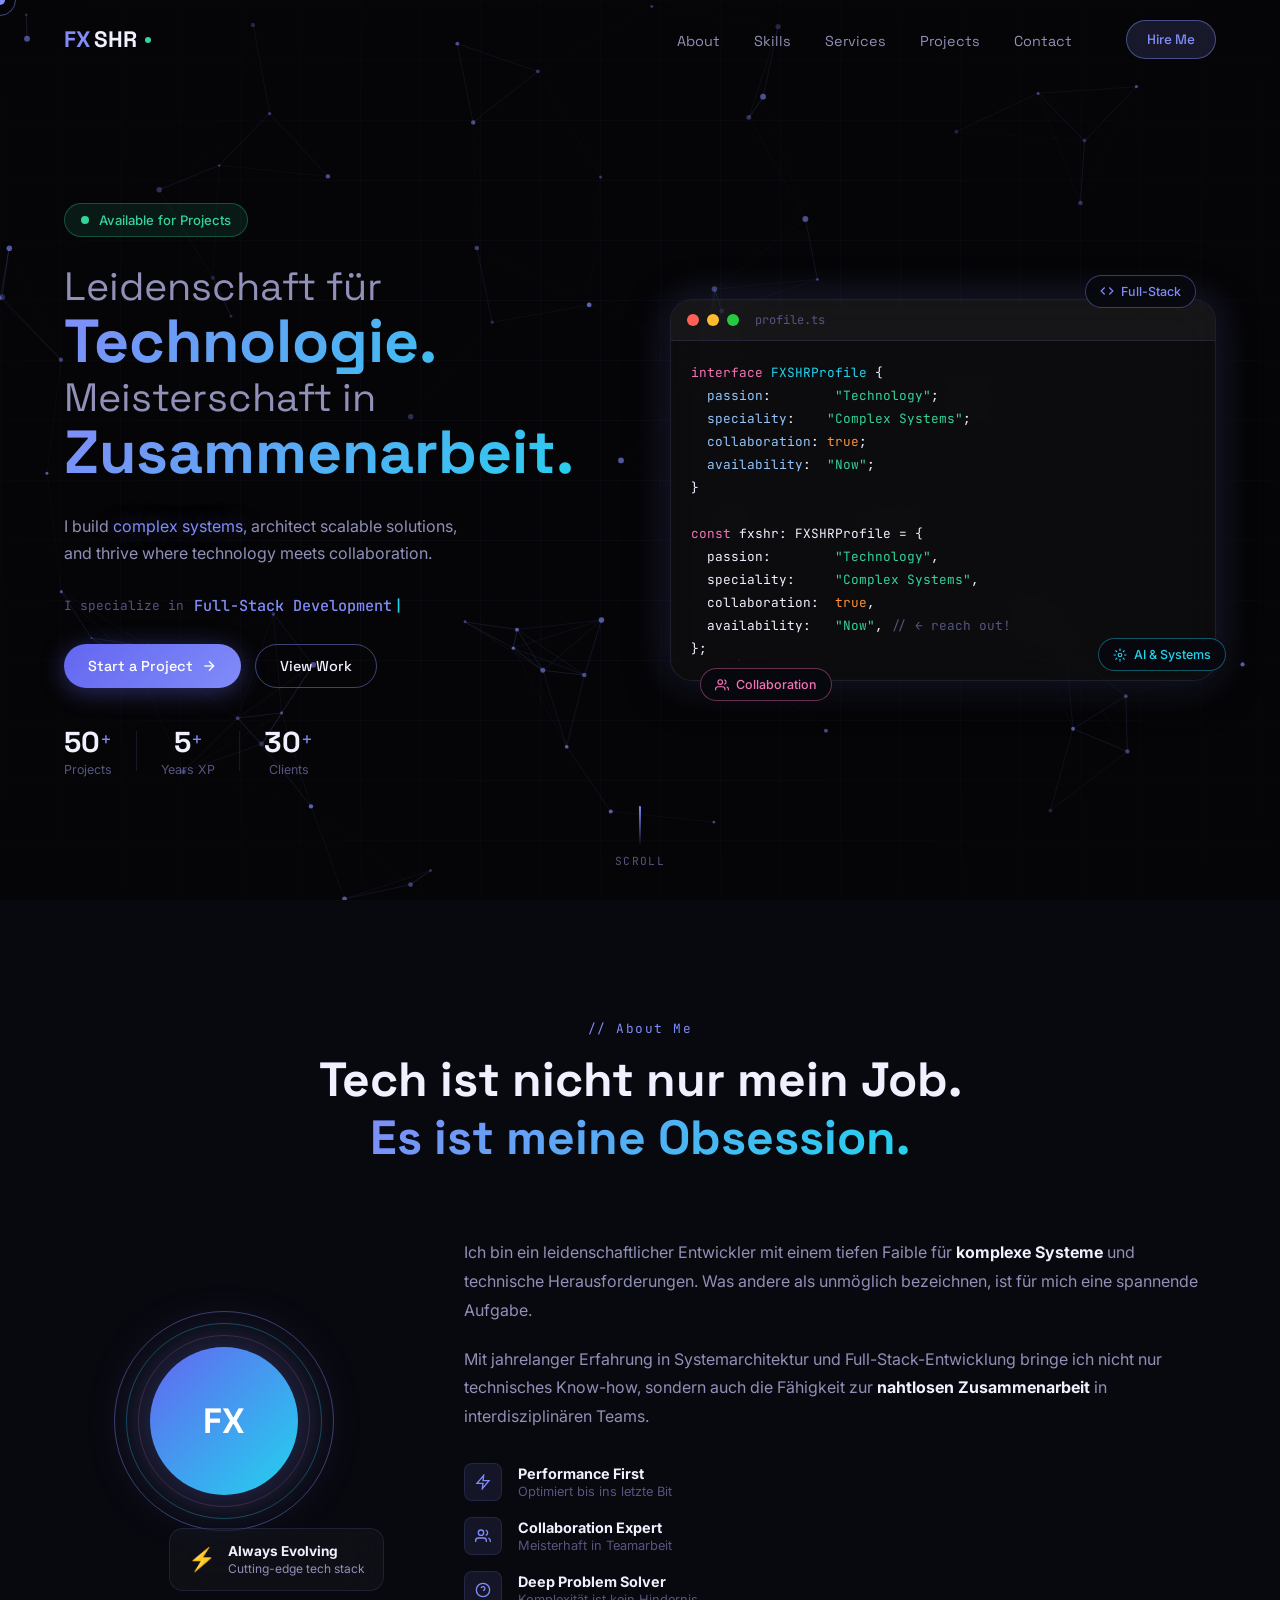
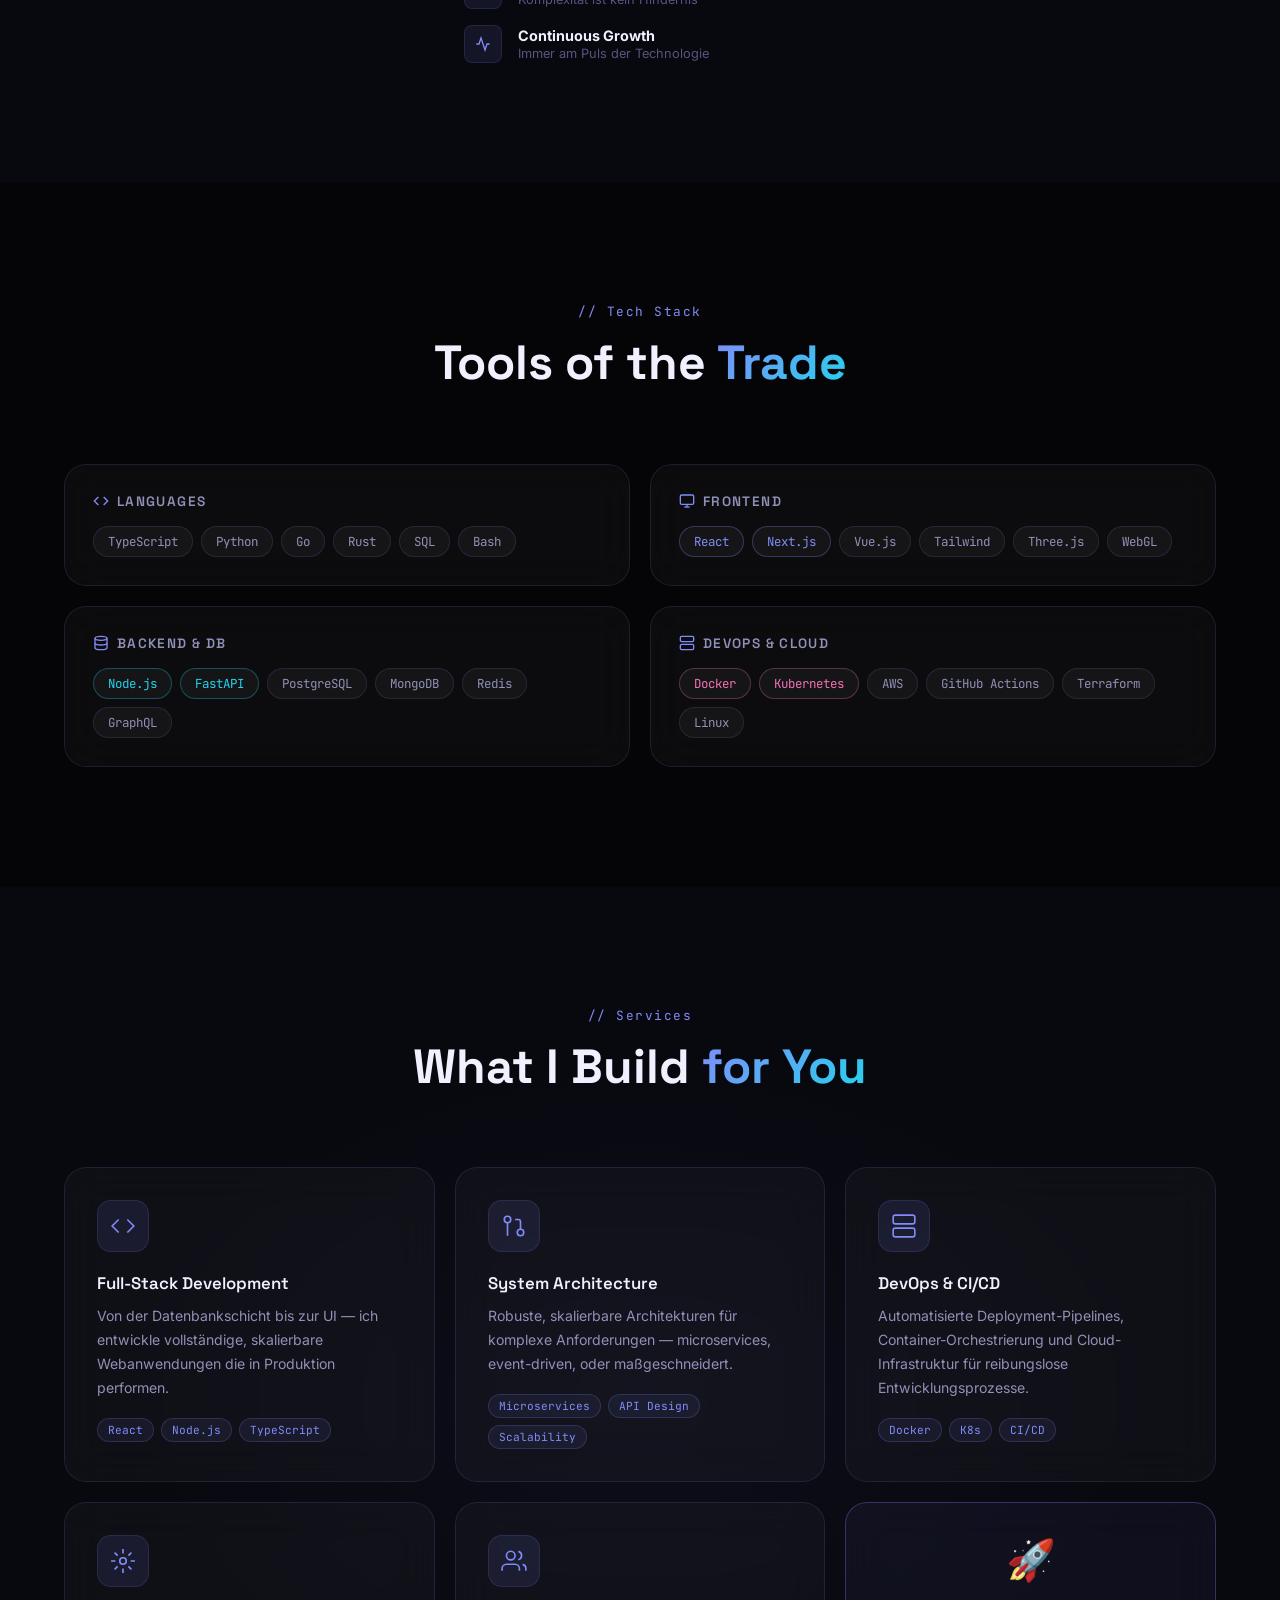
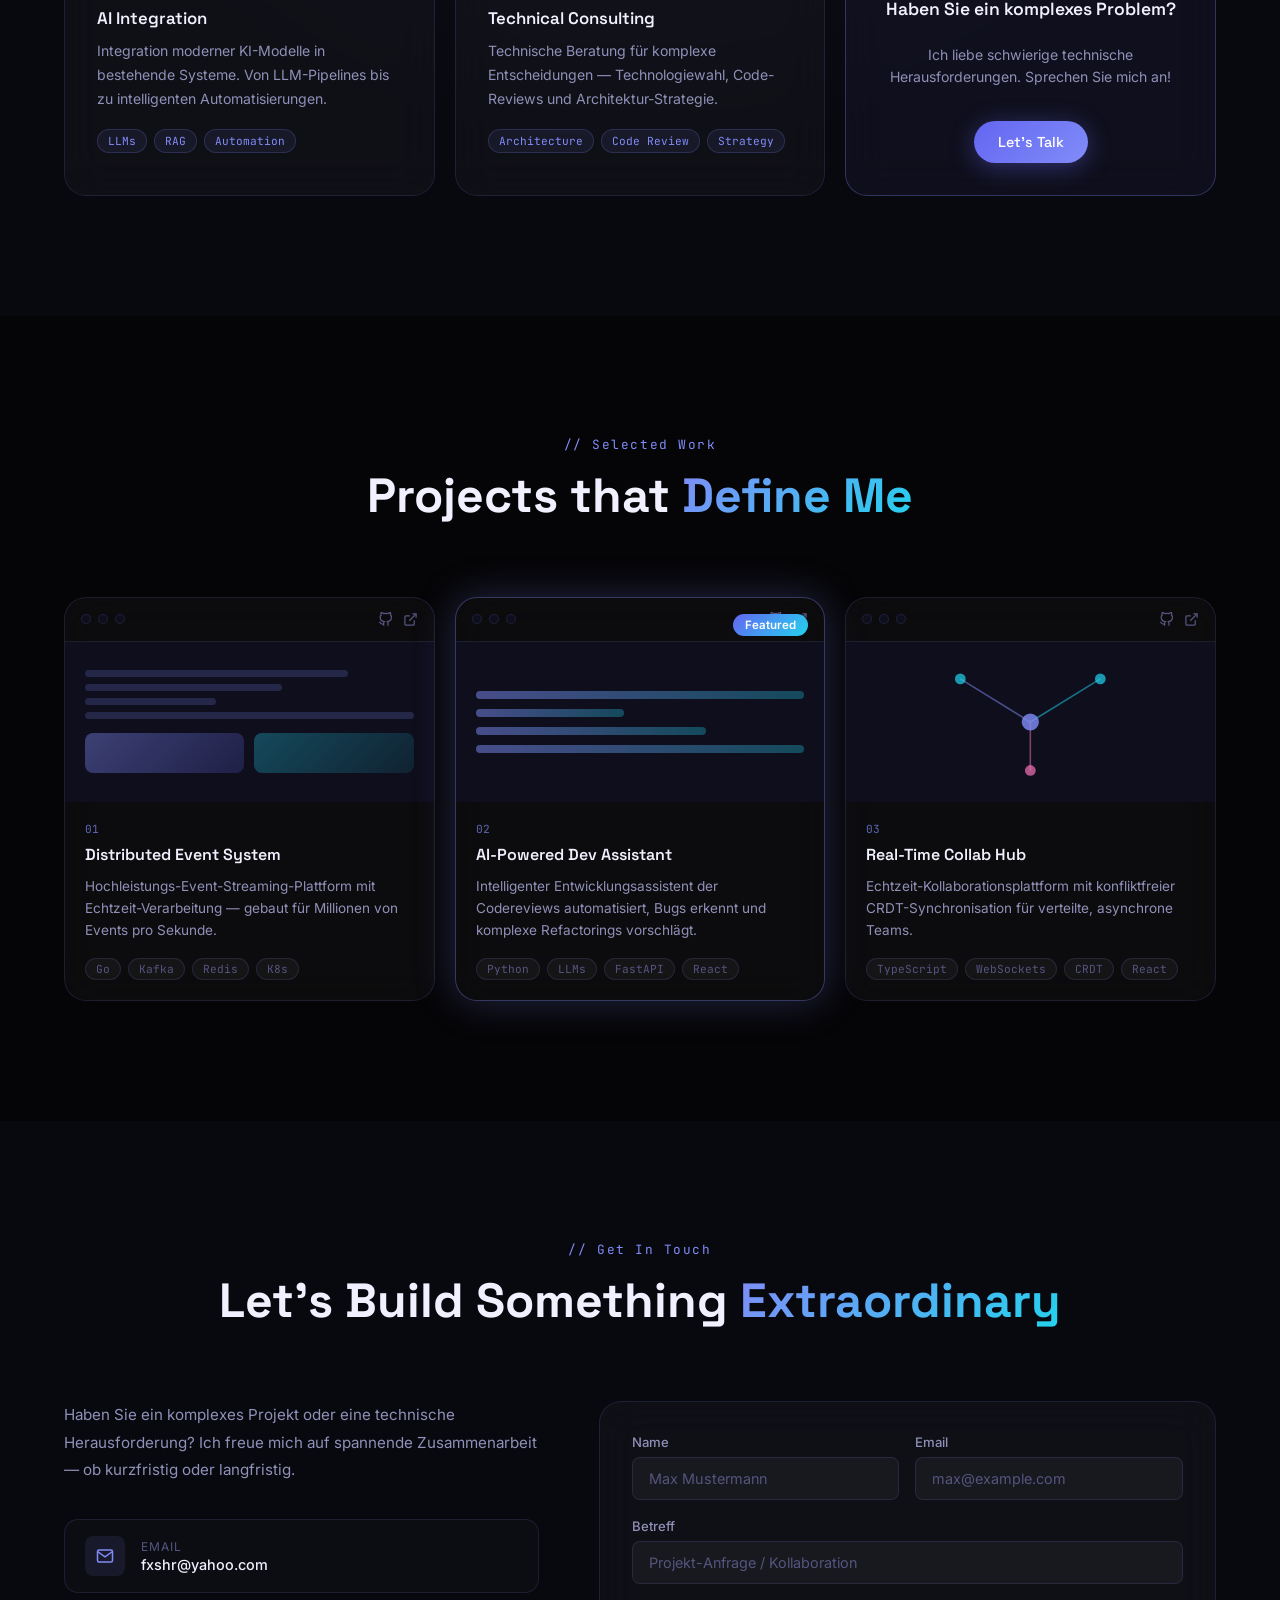
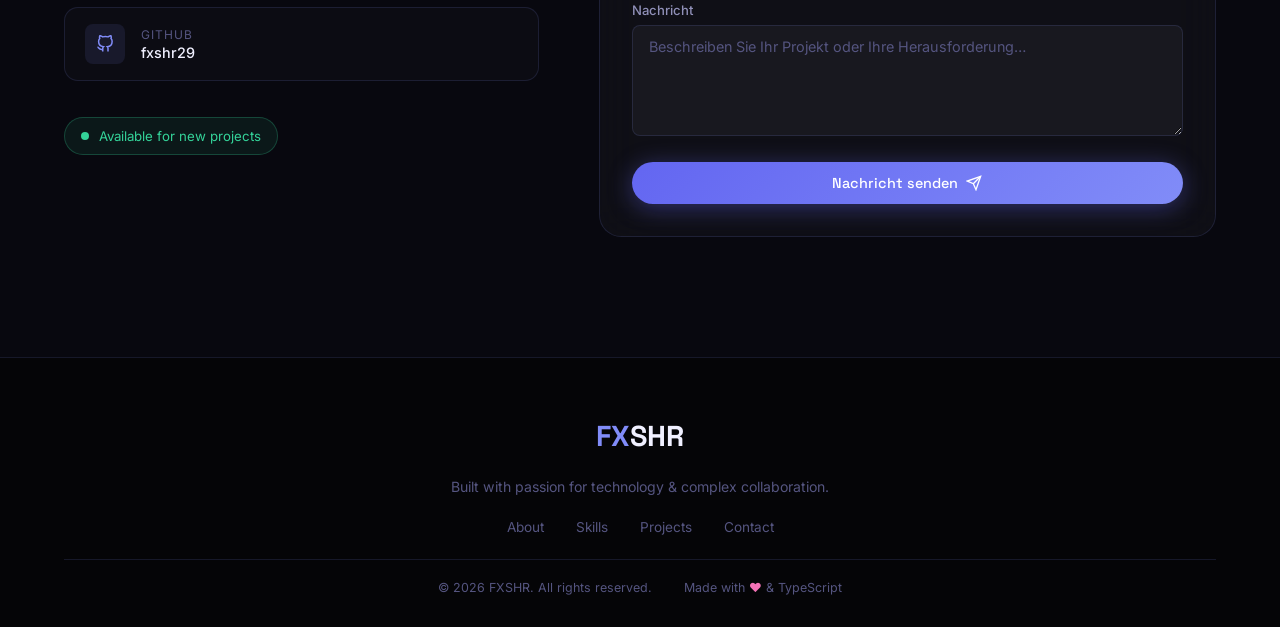
==== index.html @ a33d80a2 "Add dark-themed freelancer portfolio website Full single-page portfolio with: - Neural network parti" ====
<!DOCTYPE html>
<html lang="en">
<head>
  <meta charset="UTF-8" />
  <meta name="viewport" content="width=device-width, initial-scale=1.0" />
  <meta name="description" content="FXSHR — Freelance Developer passionate about technology and complex collaboration." />
  <title>FXSHR — Tech Freelancer</title>
  <link rel="stylesheet" href="style.css" />
  <link rel="preconnect" href="https://fonts.googleapis.com" />
  <link rel="preconnect" href="https://fonts.gstatic.com" crossorigin />
  <link href="https://fonts.googleapis.com/css2?family=Space+Grotesk:wght@300;400;500;600;700&family=Inter:wght@300;400;500;600&family=JetBrains+Mono:wght@400;500&display=swap" rel="stylesheet" />
</head>
<body>

  <!-- Loader -->
  <div class="loader" id="loader">
    <div class="loader-inner">
      <div class="loader-brand"><span>FX</span>SHR</div>
      <div class="loader-bar"><div class="loader-progress" id="loaderProgress"></div></div>
      <div class="loader-label">Initializing…</div>
    </div>
  </div>

  <!-- Custom Cursor -->
  <div class="cursor" id="cursor"></div>
  <div class="cursor-trail" id="cursorTrail"></div>

  <!-- Navigation -->
  <nav class="nav" id="nav">
    <div class="nav-container">
      <a href="#hero" class="nav-logo">
        <span class="logo-fx">FX</span><span class="logo-shr">SHR</span>
        <div class="logo-pulse"></div>
      </a>
      <ul class="nav-links" id="navLinks">
        <li><a href="#about"    class="nav-link" data-text="About">About</a></li>
        <li><a href="#skills"   class="nav-link" data-text="Skills">Skills</a></li>
        <li><a href="#services" class="nav-link" data-text="Services">Services</a></li>
        <li><a href="#projects" class="nav-link" data-text="Projects">Projects</a></li>
        <li><a href="#contact"  class="nav-link" data-text="Contact">Contact</a></li>
      </ul>
      <a href="#contact" class="btn btn-nav">Hire Me</a>
      <button class="nav-toggle" id="navToggle" aria-label="Toggle menu">
        <span></span><span></span><span></span>
      </button>
    </div>
  </nav>

  <!-- ===== HERO ===== -->
  <section id="hero" class="hero">
    <canvas id="particlesCanvas"></canvas>
    <div class="hero-grid-bg"></div>

    <div class="container hero-layout">
      <div class="hero-content">
        <div class="hero-badge">
          <span class="badge-pulse"></span>
          Available for Projects
        </div>

        <h1 class="hero-title">
          <span class="line-1">Leidenschaft für</span>
          <span class="line-2 text-gradient">Technologie.</span>
          <span class="line-3">Meisterschaft in</span>
          <span class="line-4 text-gradient">Zusammenarbeit.</span>
        </h1>

        <p class="hero-sub">
          I build <span class="glow-word">complex systems</span>, architect scalable solutions,<br />
          and thrive where technology meets collaboration.
        </p>

        <div class="hero-role">
          <span class="role-label">I specialize in</span>
          <span class="typewriter-wrap">
            <span id="typewriter"></span><span class="caret">|</span>
          </span>
        </div>

        <div class="hero-actions">
          <a href="#contact" class="btn btn-primary">
            Start a Project
            <svg viewBox="0 0 24 24" fill="none" stroke="currentColor" stroke-width="2"><line x1="5" y1="12" x2="19" y2="12"/><polyline points="12 5 19 12 12 19"/></svg>
          </a>
          <a href="#projects" class="btn btn-ghost">View Work</a>
        </div>

        <div class="hero-stats">
          <div class="stat-item">
            <span class="stat-n" data-target="50">0</span><span class="stat-suf">+</span>
            <span class="stat-lbl">Projects</span>
          </div>
          <div class="stat-div"></div>
          <div class="stat-item">
            <span class="stat-n" data-target="5">0</span><span class="stat-suf">+</span>
            <span class="stat-lbl">Years XP</span>
          </div>
          <div class="stat-div"></div>
          <div class="stat-item">
            <span class="stat-n" data-target="30">0</span><span class="stat-suf">+</span>
            <span class="stat-lbl">Clients</span>
          </div>
        </div>
      </div>

      <div class="hero-visual">
        <!-- Code card -->
        <div class="code-card glass-card">
          <div class="card-chrome">
            <span class="dot red"></span><span class="dot yellow"></span><span class="dot green"></span>
            <span class="chrome-title">profile.ts</span>
          </div>
          <pre class="code-body"><code
><span class="t-kw">interface</span> <span class="t-type">FXSHRProfile</span> {
  <span class="t-prop">passion</span>:        <span class="t-str">"Technology"</span>;
  <span class="t-prop">speciality</span>:    <span class="t-str">"Complex Systems"</span>;
  <span class="t-prop">collaboration</span>: <span class="t-val">true</span>;
  <span class="t-prop">availability</span>:  <span class="t-str">"Now"</span>;
}

<span class="t-kw">const</span> <span class="t-var">fxshr</span>: FXSHRProfile = {
  passion:        <span class="t-str">"Technology"</span>,
  speciality:     <span class="t-str">"Complex Systems"</span>,
  collaboration:  <span class="t-val">true</span>,
  availability:   <span class="t-str">"Now"</span>, <span class="t-cm">// ← reach out!</span>
};</code></pre>
        </div>
        <!-- Floating tags -->
        <div class="ftag ftag-1">
          <svg viewBox="0 0 24 24" fill="none" stroke="currentColor" stroke-width="2"><polyline points="16 18 22 12 16 6"/><polyline points="8 6 2 12 8 18"/></svg>
          Full-Stack
        </div>
        <div class="ftag ftag-2">
          <svg viewBox="0 0 24 24" fill="none" stroke="currentColor" stroke-width="2"><circle cx="12" cy="12" r="3"/><path d="M12 1v4M12 19v4M4.22 4.22l2.83 2.83M16.95 16.95l2.83 2.83M1 12h4M19 12h4M4.22 19.78l2.83-2.83M16.95 7.05l2.83-2.83"/></svg>
          AI & Systems
        </div>
        <div class="ftag ftag-3">
          <svg viewBox="0 0 24 24" fill="none" stroke="currentColor" stroke-width="2"><path d="M17 21v-2a4 4 0 0 0-4-4H5a4 4 0 0 0-4 4v2"/><circle cx="9" cy="7" r="4"/><path d="M23 21v-2a4 4 0 0 0-3-3.87"/><path d="M16 3.13a4 4 0 0 1 0 7.75"/></svg>
          Collaboration
        </div>
      </div>
    </div>

    <div class="scroll-hint">
      <div class="scroll-line-anim"></div>
      <span>scroll</span>
    </div>
  </section>

  <!-- ===== ABOUT ===== -->
  <section id="about" class="section about-section">
    <div class="container">
      <div class="section-header">
        <span class="section-tag">// About Me</span>
        <h2 class="section-title">Tech ist nicht nur mein Job.<br /><span class="text-gradient">Es ist meine Obsession.</span></h2>
      </div>

      <div class="about-grid">
        <div class="about-visual-col reveal">
          <div class="profile-orb">
            <div class="orb-ring r1"></div>
            <div class="orb-ring r2"></div>
            <div class="orb-ring r3"></div>
            <div class="orb-core">FX</div>
          </div>
          <div class="about-accent-card glass-card">
            <span class="accent-icon">⚡</span>
            <div class="accent-text">
              <strong>Always Evolving</strong>
              <span>Cutting-edge tech stack</span>
            </div>
          </div>
        </div>

        <div class="about-text-col reveal">
          <p class="about-p">
            Ich bin ein leidenschaftlicher Entwickler mit einem tiefen Faible für <strong>komplexe Systeme</strong> und technische Herausforderungen. Was andere als unmöglich bezeichnen, ist für mich eine spannende Aufgabe.
          </p>
          <p class="about-p">
            Mit jahrelanger Erfahrung in Systemarchitektur und Full-Stack-Entwicklung bringe ich nicht nur technisches Know-how, sondern auch die Fähigkeit zur <strong>nahtlosen Zusammenarbeit</strong> in interdisziplinären Teams.
          </p>

          <div class="value-list">
            <div class="value-row">
              <div class="v-icon"><svg viewBox="0 0 24 24" fill="none" stroke="currentColor" stroke-width="2"><path d="M13 2L3 14h9l-1 8 10-12h-9l1-8z"/></svg></div>
              <div><strong>Performance First</strong><span>Optimiert bis ins letzte Bit</span></div>
            </div>
            <div class="value-row">
              <div class="v-icon"><svg viewBox="0 0 24 24" fill="none" stroke="currentColor" stroke-width="2"><path d="M17 21v-2a4 4 0 0 0-4-4H5a4 4 0 0 0-4 4v2"/><circle cx="9" cy="7" r="4"/><path d="M23 21v-2a4 4 0 0 0-3-3.87"/><path d="M16 3.13a4 4 0 0 1 0 7.75"/></svg></div>
              <div><strong>Collaboration Expert</strong><span>Meisterhaft in Teamarbeit</span></div>
            </div>
            <div class="value-row">
              <div class="v-icon"><svg viewBox="0 0 24 24" fill="none" stroke="currentColor" stroke-width="2"><circle cx="12" cy="12" r="10"/><path d="M9.09 9a3 3 0 0 1 5.83 1c0 2-3 3-3 3"/><line x1="12" y1="17" x2="12.01" y2="17"/></svg></div>
              <div><strong>Deep Problem Solver</strong><span>Komplexität ist kein Hindernis</span></div>
            </div>
            <div class="value-row">
              <div class="v-icon"><svg viewBox="0 0 24 24" fill="none" stroke="currentColor" stroke-width="2"><polyline points="22 12 18 12 15 21 9 3 6 12 2 12"/></svg></div>
              <div><strong>Continuous Growth</strong><span>Immer am Puls der Technologie</span></div>
            </div>
          </div>
        </div>
      </div>
    </div>
  </section>

  <!-- ===== SKILLS ===== -->
  <section id="skills" class="section skills-section">
    <div class="container">
      <div class="section-header">
        <span class="section-tag">// Tech Stack</span>
        <h2 class="section-title">Tools of the <span class="text-gradient">Trade</span></h2>
      </div>

      <div class="skills-grid">
        <div class="skill-cat glass-card reveal">
          <h3 class="cat-title">
            <svg viewBox="0 0 24 24" fill="none" stroke="currentColor" stroke-width="2"><polyline points="16 18 22 12 16 6"/><polyline points="8 6 2 12 8 18"/></svg>
            Languages
          </h3>
          <div class="tags">
            <span class="tag">TypeScript</span>
            <span class="tag">Python</span>
            <span class="tag">Go</span>
            <span class="tag">Rust</span>
            <span class="tag">SQL</span>
            <span class="tag">Bash</span>
          </div>
        </div>

        <div class="skill-cat glass-card reveal">
          <h3 class="cat-title">
            <svg viewBox="0 0 24 24" fill="none" stroke="currentColor" stroke-width="2"><rect x="2" y="3" width="20" height="14" rx="2"/><line x1="8" y1="21" x2="16" y2="21"/><line x1="12" y1="17" x2="12" y2="21"/></svg>
            Frontend
          </h3>
          <div class="tags">
            <span class="tag t-primary">React</span>
            <span class="tag t-primary">Next.js</span>
            <span class="tag">Vue.js</span>
            <span class="tag">Tailwind</span>
            <span class="tag">Three.js</span>
            <span class="tag">WebGL</span>
          </div>
        </div>

        <div class="skill-cat glass-card reveal">
          <h3 class="cat-title">
            <svg viewBox="0 0 24 24" fill="none" stroke="currentColor" stroke-width="2"><ellipse cx="12" cy="5" rx="9" ry="3"/><path d="M21 12c0 1.66-4 3-9 3s-9-1.34-9-3"/><path d="M3 5v14c0 1.66 4 3 9 3s9-1.34 9-3V5"/></svg>
            Backend & DB
          </h3>
          <div class="tags">
            <span class="tag t-secondary">Node.js</span>
            <span class="tag t-secondary">FastAPI</span>
            <span class="tag">PostgreSQL</span>
            <span class="tag">MongoDB</span>
            <span class="tag">Redis</span>
            <span class="tag">GraphQL</span>
          </div>
        </div>

        <div class="skill-cat glass-card reveal">
          <h3 class="cat-title">
            <svg viewBox="0 0 24 24" fill="none" stroke="currentColor" stroke-width="2"><rect x="2" y="2" width="20" height="8" rx="2"/><rect x="2" y="14" width="20" height="8" rx="2"/><line x1="6" y1="6" x2="6.01" y2="6"/><line x1="6" y1="18" x2="6.01" y2="18"/></svg>
            DevOps & Cloud
          </h3>
          <div class="tags">
            <span class="tag t-accent">Docker</span>
            <span class="tag t-accent">Kubernetes</span>
            <span class="tag">AWS</span>
            <span class="tag">GitHub Actions</span>
            <span class="tag">Terraform</span>
            <span class="tag">Linux</span>
          </div>
        </div>
      </div>
    </div>
  </section>

  <!-- ===== SERVICES ===== -->
  <section id="services" class="section services-section">
    <div class="container">
      <div class="section-header">
        <span class="section-tag">// Services</span>
        <h2 class="section-title">What I Build <span class="text-gradient">for You</span></h2>
      </div>

      <div class="services-grid">
        <div class="svc-card glass-card reveal">
          <div class="svc-icon">
            <svg viewBox="0 0 24 24" fill="none" stroke="currentColor" stroke-width="1.5"><polyline points="16 18 22 12 16 6"/><polyline points="8 6 2 12 8 18"/></svg>
          </div>
          <h3>Full-Stack Development</h3>
          <p>Von der Datenbankschicht bis zur UI — ich entwickle vollständige, skalierbare Webanwendungen die in Produktion performen.</p>
          <div class="svc-tags"><span>React</span><span>Node.js</span><span>TypeScript</span></div>
        </div>

        <div class="svc-card glass-card reveal">
          <div class="svc-icon">
            <svg viewBox="0 0 24 24" fill="none" stroke="currentColor" stroke-width="1.5"><circle cx="18" cy="18" r="3"/><circle cx="6" cy="6" r="3"/><path d="M13 6h3a2 2 0 0 1 2 2v7"/><line x1="6" y1="9" x2="6" y2="21"/></svg>
          </div>
          <h3>System Architecture</h3>
          <p>Robuste, skalierbare Architekturen für komplexe Anforderungen — microservices, event-driven, oder maßgeschneidert.</p>
          <div class="svc-tags"><span>Microservices</span><span>API Design</span><span>Scalability</span></div>
        </div>

        <div class="svc-card glass-card reveal">
          <div class="svc-icon">
            <svg viewBox="0 0 24 24" fill="none" stroke="currentColor" stroke-width="1.5"><rect x="2" y="2" width="20" height="8" rx="2"/><rect x="2" y="14" width="20" height="8" rx="2"/><line x1="6" y1="6" x2="6.01" y2="6"/><line x1="6" y1="18" x2="6.01" y2="18"/></svg>
          </div>
          <h3>DevOps & CI/CD</h3>
          <p>Automatisierte Deployment-Pipelines, Container-Orchestrierung und Cloud-Infrastruktur für reibungslose Entwicklungsprozesse.</p>
          <div class="svc-tags"><span>Docker</span><span>K8s</span><span>CI/CD</span></div>
        </div>

        <div class="svc-card glass-card reveal">
          <div class="svc-icon">
            <svg viewBox="0 0 24 24" fill="none" stroke="currentColor" stroke-width="1.5"><circle cx="12" cy="12" r="3"/><path d="M12 1v4M12 19v4M4.22 4.22l2.83 2.83M16.95 16.95l2.83 2.83M1 12h4M19 12h4M4.22 19.78l2.83-2.83M16.95 7.05l2.83-2.83"/></svg>
          </div>
          <h3>AI Integration</h3>
          <p>Integration moderner KI-Modelle in bestehende Systeme. Von LLM-Pipelines bis zu intelligenten Automatisierungen.</p>
          <div class="svc-tags"><span>LLMs</span><span>RAG</span><span>Automation</span></div>
        </div>

        <div class="svc-card glass-card reveal">
          <div class="svc-icon">
            <svg viewBox="0 0 24 24" fill="none" stroke="currentColor" stroke-width="1.5"><path d="M17 21v-2a4 4 0 0 0-4-4H5a4 4 0 0 0-4 4v2"/><circle cx="9" cy="7" r="4"/><path d="M23 21v-2a4 4 0 0 0-3-3.87"/><path d="M16 3.13a4 4 0 0 1 0 7.75"/></svg>
          </div>
          <h3>Technical Consulting</h3>
          <p>Technische Beratung für komplexe Entscheidungen — Technologiewahl, Code-Reviews und Architektur-Strategie.</p>
          <div class="svc-tags"><span>Architecture</span><span>Code Review</span><span>Strategy</span></div>
        </div>

        <div class="svc-card glass-card svc-cta reveal">
          <div class="svc-cta-inner">
            <div class="svc-cta-icon">🚀</div>
            <h3>Haben Sie ein komplexes Problem?</h3>
            <p>Ich liebe schwierige technische Herausforderungen. Sprechen Sie mich an!</p>
            <a href="#contact" class="btn btn-primary">Let's Talk</a>
          </div>
        </div>
      </div>
    </div>
  </section>

  <!-- ===== PROJECTS ===== -->
  <section id="projects" class="section projects-section">
    <div class="container">
      <div class="section-header">
        <span class="section-tag">// Selected Work</span>
        <h2 class="section-title">Projects that <span class="text-gradient">Define Me</span></h2>
      </div>

      <div class="projects-grid">
        <!-- Project 1 -->
        <div class="proj-card glass-card reveal">
          <div class="proj-header">
            <div class="proj-dots"><span></span><span></span><span></span></div>
            <div class="proj-links">
              <a href="#" aria-label="GitHub">
                <svg viewBox="0 0 24 24" fill="none" stroke="currentColor" stroke-width="2"><path d="M9 19c-5 1.5-5-2.5-7-3m14 6v-3.87a3.37 3.37 0 0 0-.94-2.61c3.14-.35 6.44-1.54 6.44-7A5.44 5.44 0 0 0 20 4.77 5.07 5.07 0 0 0 19.91 1S18.73.65 16 2.48a13.38 13.38 0 0 0-7 0C6.27.65 5.09 1 5.09 1A5.07 5.07 0 0 0 5 4.77a5.44 5.44 0 0 0-1.5 3.78c0 5.42 3.3 6.61 6.44 7A3.37 3.37 0 0 0 9 18.13V22"/></svg>
              </a>
              <a href="#" aria-label="Live Demo">
                <svg viewBox="0 0 24 24" fill="none" stroke="currentColor" stroke-width="2"><path d="M18 13v6a2 2 0 0 1-2 2H5a2 2 0 0 1-2-2V8a2 2 0 0 1 2-2h6"/><polyline points="15 3 21 3 21 9"/><line x1="10" y1="14" x2="21" y2="3"/></svg>
              </a>
            </div>
          </div>
          <div class="proj-preview preview-1">
            <div class="preview-bars">
              <span></span><span></span><span class="short"></span><span></span>
            </div>
            <div class="preview-blocks">
              <div class="pb pb-primary"></div>
              <div class="pb pb-secondary"></div>
            </div>
          </div>
          <div class="proj-body">
            <span class="proj-num">01</span>
            <h3>Distributed Event System</h3>
            <p>Hochleistungs-Event-Streaming-Plattform mit Echtzeit-Verarbeitung — gebaut für Millionen von Events pro Sekunde.</p>
            <div class="proj-tech"><span>Go</span><span>Kafka</span><span>Redis</span><span>K8s</span></div>
          </div>
        </div>

        <!-- Project 2 – featured -->
        <div class="proj-card glass-card reveal proj-featured">
          <div class="proj-badge">Featured</div>
          <div class="proj-header">
            <div class="proj-dots"><span></span><span></span><span></span></div>
            <div class="proj-links">
              <a href="#" aria-label="GitHub">
                <svg viewBox="0 0 24 24" fill="none" stroke="currentColor" stroke-width="2"><path d="M9 19c-5 1.5-5-2.5-7-3m14 6v-3.87a3.37 3.37 0 0 0-.94-2.61c3.14-.35 6.44-1.54 6.44-7A5.44 5.44 0 0 0 20 4.77 5.07 5.07 0 0 0 19.91 1S18.73.65 16 2.48a13.38 13.38 0 0 0-7 0C6.27.65 5.09 1 5.09 1A5.07 5.07 0 0 0 5 4.77a5.44 5.44 0 0 0-1.5 3.78c0 5.42 3.3 6.61 6.44 7A3.37 3.37 0 0 0 9 18.13V22"/></svg>
              </a>
              <a href="#" aria-label="Live Demo">
                <svg viewBox="0 0 24 24" fill="none" stroke="currentColor" stroke-width="2"><path d="M18 13v6a2 2 0 0 1-2 2H5a2 2 0 0 1-2-2V8a2 2 0 0 1 2-2h6"/><polyline points="15 3 21 3 21 9"/><line x1="10" y1="14" x2="21" y2="3"/></svg>
              </a>
            </div>
          </div>
          <div class="proj-preview preview-2">
            <div class="ai-lines">
              <div class="al"></div><div class="al short"></div>
              <div class="al medium"></div><div class="al"></div>
            </div>
          </div>
          <div class="proj-body">
            <span class="proj-num">02</span>
            <h3>AI-Powered Dev Assistant</h3>
            <p>Intelligenter Entwicklungsassistent der Codereviews automatisiert, Bugs erkennt und komplexe Refactorings vorschlägt.</p>
            <div class="proj-tech"><span>Python</span><span>LLMs</span><span>FastAPI</span><span>React</span></div>
          </div>
        </div>

        <!-- Project 3 -->
        <div class="proj-card glass-card reveal">
          <div class="proj-header">
            <div class="proj-dots"><span></span><span></span><span></span></div>
            <div class="proj-links">
              <a href="#" aria-label="GitHub">
                <svg viewBox="0 0 24 24" fill="none" stroke="currentColor" stroke-width="2"><path d="M9 19c-5 1.5-5-2.5-7-3m14 6v-3.87a3.37 3.37 0 0 0-.94-2.61c3.14-.35 6.44-1.54 6.44-7A5.44 5.44 0 0 0 20 4.77 5.07 5.07 0 0 0 19.91 1S18.73.65 16 2.48a13.38 13.38 0 0 0-7 0C6.27.65 5.09 1 5.09 1A5.07 5.07 0 0 0 5 4.77a5.44 5.44 0 0 0-1.5 3.78c0 5.42 3.3 6.61 6.44 7A3.37 3.37 0 0 0 9 18.13V22"/></svg>
              </a>
              <a href="#" aria-label="Live Demo">
                <svg viewBox="0 0 24 24" fill="none" stroke="currentColor" stroke-width="2"><path d="M18 13v6a2 2 0 0 1-2 2H5a2 2 0 0 1-2-2V8a2 2 0 0 1 2-2h6"/><polyline points="15 3 21 3 21 9"/><line x1="10" y1="14" x2="21" y2="3"/></svg>
              </a>
            </div>
          </div>
          <div class="proj-preview preview-3">
            <svg class="node-svg" viewBox="0 0 200 130">
              <line x1="100" y1="65" x2="35" y2="25"  stroke="rgba(129,140,248,.5)" stroke-width="1.5"/>
              <line x1="100" y1="65" x2="165" y2="25" stroke="rgba(34,211,238,.5)"  stroke-width="1.5"/>
              <line x1="100" y1="65" x2="100" y2="110" stroke="rgba(244,114,182,.5)" stroke-width="1.5"/>
              <circle cx="100" cy="65"  r="8" fill="rgba(129,140,248,.8)"/>
              <circle cx="35"  cy="25"  r="5" fill="rgba(34,211,238,.7)"/>
              <circle cx="165" cy="25"  r="5" fill="rgba(34,211,238,.7)"/>
              <circle cx="100" cy="110" r="5" fill="rgba(244,114,182,.7)"/>
            </svg>
          </div>
          <div class="proj-body">
            <span class="proj-num">03</span>
            <h3>Real-Time Collab Hub</h3>
            <p>Echtzeit-Kollaborationsplattform mit konfliktfreier CRDT-Synchronisation für verteilte, asynchrone Teams.</p>
            <div class="proj-tech"><span>TypeScript</span><span>WebSockets</span><span>CRDT</span><span>React</span></div>
          </div>
        </div>
      </div>
    </div>
  </section>

  <!-- ===== CONTACT ===== -->
  <section id="contact" class="section contact-section">
    <div class="container">
      <div class="section-header">
        <span class="section-tag">// Get In Touch</span>
        <h2 class="section-title">Let's Build Something <span class="text-gradient">Extraordinary</span></h2>
      </div>

      <div class="contact-grid">
        <div class="contact-info reveal">
          <p class="contact-intro">
            Haben Sie ein komplexes Projekt oder eine technische Herausforderung?
            Ich freue mich auf spannende Zusammenarbeit — ob kurzfristig oder langfristig.
          </p>

          <div class="contact-items">
            <a href="mailto:fxshr@yahoo.com" class="contact-item">
              <div class="ci-icon">
                <svg viewBox="0 0 24 24" fill="none" stroke="currentColor" stroke-width="2"><path d="M4 4h16c1.1 0 2 .9 2 2v12c0 1.1-.9 2-2 2H4c-1.1 0-2-.9-2-2V6c0-1.1.9-2 2-2z"/><polyline points="22,6 12,13 2,6"/></svg>
              </div>
              <div>
                <span class="ci-label">Email</span>
                <span class="ci-value">fxshr@yahoo.com</span>
              </div>
            </a>
            <a href="https://github.com/fxshr29" class="contact-item" target="_blank" rel="noopener">
              <div class="ci-icon">
                <svg viewBox="0 0 24 24" fill="none" stroke="currentColor" stroke-width="2"><path d="M9 19c-5 1.5-5-2.5-7-3m14 6v-3.87a3.37 3.37 0 0 0-.94-2.61c3.14-.35 6.44-1.54 6.44-7A5.44 5.44 0 0 0 20 4.77 5.07 5.07 0 0 0 19.91 1S18.73.65 16 2.48a13.38 13.38 0 0 0-7 0C6.27.65 5.09 1 5.09 1A5.07 5.07 0 0 0 5 4.77a5.44 5.44 0 0 0-1.5 3.78c0 5.42 3.3 6.61 6.44 7A3.37 3.37 0 0 0 9 18.13V22"/></svg>
              </div>
              <div>
                <span class="ci-label">GitHub</span>
                <span class="ci-value">fxshr29</span>
              </div>
            </a>
          </div>

          <div class="avail-badge">
            <span class="avail-dot"></span>
            Available for new projects
          </div>
        </div>

        <div class="contact-form-col reveal">
          <form class="contact-form glass-card" id="contactForm">
            <div class="form-row">
              <div class="form-group">
                <label for="name">Name</label>
                <input type="text" id="name" name="name" placeholder="Max Mustermann" required />
              </div>
              <div class="form-group">
                <label for="email-inp">Email</label>
                <input type="email" id="email-inp" name="email" placeholder="max@example.com" required />
              </div>
            </div>
            <div class="form-group">
              <label for="subject">Betreff</label>
              <input type="text" id="subject" name="subject" placeholder="Projekt-Anfrage / Kollaboration" required />
            </div>
            <div class="form-group">
              <label for="message">Nachricht</label>
              <textarea id="message" name="message" rows="5" placeholder="Beschreiben Sie Ihr Projekt oder Ihre Herausforderung…" required></textarea>
            </div>
            <button type="submit" class="btn btn-primary btn-full">
              <span>Nachricht senden</span>
              <svg viewBox="0 0 24 24" fill="none" stroke="currentColor" stroke-width="2"><line x1="22" y1="2" x2="11" y2="13"/><polygon points="22 2 15 22 11 13 2 9 22 2"/></svg>
            </button>
            <div class="form-success" id="formSuccess">
              <svg viewBox="0 0 24 24" fill="none" stroke="currentColor" stroke-width="2"><polyline points="20 6 9 17 4 12"/></svg>
              Nachricht gesendet! Ich melde mich bald.
            </div>
          </form>
        </div>
      </div>
    </div>
  </section>

  <!-- ===== FOOTER ===== -->
  <footer class="footer">
    <div class="container">
      <div class="footer-inner">
        <div class="footer-brand">
          <span class="logo-fx">FX</span><span class="logo-shr">SHR</span>
        </div>
        <p class="footer-motto">Built with passion for technology & complex collaboration.</p>
        <nav class="footer-nav">
          <a href="#about">About</a>
          <a href="#skills">Skills</a>
          <a href="#projects">Projects</a>
          <a href="#contact">Contact</a>
        </nav>
        <div class="footer-bottom">
          <span>© 2026 FXSHR. All rights reserved.</span>
          <span>Made with <span class="heart">♥</span> &amp; TypeScript</span>
        </div>
      </div>
    </div>
  </footer>

  <script src="script.js"></script>
</body>
</html>
---- style.css ----
/* =====================================================
   FXSHR — Dark Portfolio
   ===================================================== */

/* === RESET & BASE === */
*, *::before, *::after { box-sizing: border-box; margin: 0; padding: 0; }
html { scroll-behavior: smooth; font-size: 16px; }
body {
  font-family: 'Inter', sans-serif;
  background: var(--bg);
  color: var(--text);
  overflow-x: hidden;
  cursor: none;
}
a { text-decoration: none; color: inherit; }
img, svg { display: block; }
button { cursor: none; font-family: inherit; border: none; background: none; }
ul { list-style: none; }

/* === VARIABLES === */
:root {
  --bg:          #050507;
  --bg2:         #08080f;
  --surface:     #0e0e1c;
  --elevated:    #13132a;
  --border:      rgba(129,140,248,.14);
  --border-glow: rgba(129,140,248,.45);

  --primary:  #818cf8;
  --primary2: #6366f1;
  --cyan:     #22d3ee;
  --pink:     #f472b6;
  --green:    #34d399;

  --text:     #f0f0ff;
  --text2:    #9090b8;
  --text3:    #555580;

  --font-h: 'Space Grotesk', sans-serif;
  --font-b: 'Inter', sans-serif;
  --font-m: 'JetBrains Mono', monospace;

  --r-sm: 8px;
  --r-md: 14px;
  --r-lg: 22px;
  --r-xl: 32px;

  --glow:      0 0 40px rgba(129,140,248,.25);
  --glow-lg:   0 0 80px rgba(129,140,248,.2);
  --card-shadow: 0 8px 40px rgba(0,0,0,.5);

  --ease: cubic-bezier(.4,0,.2,1);
}

/* === SCROLLBAR === */
::-webkit-scrollbar { width: 5px; }
::-webkit-scrollbar-track { background: var(--bg); }
::-webkit-scrollbar-thumb { background: var(--primary2); border-radius: 10px; }

/* === SELECTION === */
::selection { background: rgba(129,140,248,.3); color: var(--text); }

/* =====================================================
   UTILITIES
   ===================================================== */
.container { width: 100%; max-width: 1200px; margin: 0 auto; padding: 0 24px; }

.text-gradient {
  background: linear-gradient(135deg, var(--primary) 0%, var(--cyan) 100%);
  -webkit-background-clip: text;
  -webkit-text-fill-color: transparent;
  background-clip: text;
}

.glass-card {
  background: rgba(255,255,255,.03);
  backdrop-filter: blur(20px);
  -webkit-backdrop-filter: blur(20px);
  border: 1px solid var(--border);
  border-radius: var(--r-lg);
  transition: border-color .3s var(--ease), box-shadow .3s var(--ease), transform .3s var(--ease);
}
.glass-card:hover {
  border-color: var(--border-glow);
  box-shadow: var(--glow);
}

.btn {
  display: inline-flex;
  align-items: center;
  gap: 8px;
  padding: 12px 24px;
  border-radius: 50px;
  font-family: var(--font-h);
  font-weight: 500;
  font-size: .9rem;
  transition: all .25s var(--ease);
  cursor: none;
  white-space: nowrap;
}
.btn svg { width: 16px; height: 16px; transition: transform .25s var(--ease); }
.btn:hover svg { transform: translateX(3px); }

.btn-primary {
  background: linear-gradient(135deg, var(--primary2), var(--primary));
  color: #fff;
  box-shadow: 0 4px 24px rgba(99,102,241,.4);
}
.btn-primary:hover {
  box-shadow: 0 8px 36px rgba(99,102,241,.6);
  transform: translateY(-2px);
}

.btn-ghost {
  border: 1px solid var(--border-glow);
  color: var(--text);
}
.btn-ghost:hover {
  background: rgba(129,140,248,.1);
  border-color: var(--primary);
  transform: translateY(-2px);
}

.btn-nav {
  background: rgba(129,140,248,.15);
  border: 1px solid var(--border-glow);
  color: var(--primary);
  padding: 10px 20px;
  font-size: .85rem;
}
.btn-nav:hover { background: rgba(129,140,248,.25); }

.btn-full { width: 100%; justify-content: center; }

.section { padding: 120px 0; position: relative; overflow: hidden; }

.section-header { text-align: center; margin-bottom: 72px; }
.section-tag {
  font-family: var(--font-m);
  font-size: .8rem;
  color: var(--primary);
  letter-spacing: .12em;
  display: block;
  margin-bottom: 14px;
}
.section-title {
  font-family: var(--font-h);
  font-size: clamp(2rem, 4vw, 3rem);
  font-weight: 700;
  line-height: 1.2;
  color: var(--text);
}

/* Reveal animation */
.reveal {
  opacity: 0;
  transform: translateY(28px);
  transition: opacity .6s var(--ease), transform .6s var(--ease);
}
.reveal.visible { opacity: 1; transform: translateY(0); }

/* =====================================================
   LOADER
   ===================================================== */
.loader {
  position: fixed;
  inset: 0;
  background: var(--bg);
  display: flex;
  align-items: center;
  justify-content: center;
  z-index: 9999;
  transition: opacity .6s var(--ease), visibility .6s var(--ease);
}
.loader.done { opacity: 0; visibility: hidden; pointer-events: none; }

.loader-inner { text-align: center; display: flex; flex-direction: column; align-items: center; gap: 20px; }

.loader-brand {
  font-family: var(--font-h);
  font-size: 2.5rem;
  font-weight: 700;
  color: var(--text);
}
.loader-brand span {
  background: linear-gradient(135deg, var(--primary), var(--cyan));
  -webkit-background-clip: text;
  -webkit-text-fill-color: transparent;
  background-clip: text;
}

.loader-bar {
  width: 200px;
  height: 2px;
  background: rgba(129,140,248,.2);
  border-radius: 2px;
  overflow: hidden;
}
.loader-progress {
  height: 100%;
  background: linear-gradient(90deg, var(--primary2), var(--cyan));
  border-radius: 2px;
  width: 0%;
  transition: width .1s linear;
}
.loader-label {
  font-family: var(--font-m);
  font-size: .75rem;
  color: var(--text3);
  letter-spacing: .1em;
}

/* =====================================================
   CUSTOM CURSOR
   ===================================================== */
.cursor {
  position: fixed;
  width: 10px;
  height: 10px;
  background: var(--primary);
  border-radius: 50%;
  pointer-events: none;
  z-index: 9998;
  transform: translate(-50%, -50%);
  transition: width .2s, height .2s, background .2s;
  mix-blend-mode: screen;
}
.cursor-trail {
  position: fixed;
  width: 32px;
  height: 32px;
  border: 1.5px solid rgba(129,140,248,.5);
  border-radius: 50%;
  pointer-events: none;
  z-index: 9997;
  transform: translate(-50%, -50%);
  transition: all .15s var(--ease);
}
.cursor.hovering { width: 18px; height: 18px; background: var(--cyan); }
.cursor-trail.hovering { width: 50px; height: 50px; border-color: var(--cyan); }

/* =====================================================
   NAVIGATION
   ===================================================== */
.nav {
  position: fixed;
  top: 0;
  left: 0;
  right: 0;
  z-index: 900;
  padding: 20px 0;
  transition: background .3s var(--ease), box-shadow .3s var(--ease), padding .3s var(--ease);
}
.nav.scrolled {
  background: rgba(5,5,7,.85);
  backdrop-filter: blur(20px);
  -webkit-backdrop-filter: blur(20px);
  box-shadow: 0 1px 0 var(--border);
  padding: 14px 0;
}

.nav-container {
  display: flex;
  align-items: center;
  gap: 40px;
  max-width: 1200px;
  margin: 0 auto;
  padding: 0 24px;
}

.nav-logo {
  font-family: var(--font-h);
  font-size: 1.4rem;
  font-weight: 700;
  display: flex;
  align-items: center;
  gap: 4px;
  position: relative;
  text-decoration: none;
}
.logo-fx { color: var(--primary); }
.logo-shr { color: var(--text); }
.logo-pulse {
  width: 6px; height: 6px;
  background: var(--green);
  border-radius: 50%;
  margin-left: 4px;
  animation: pulse-dot 2s infinite;
}

.nav-links {
  display: flex;
  gap: 6px;
  margin-left: auto;
}

.nav-link {
  font-family: var(--font-h);
  font-size: .9rem;
  color: var(--text2);
  padding: 8px 14px;
  border-radius: 8px;
  transition: color .2s, background .2s;
  position: relative;
  overflow: hidden;
}
.nav-link::after {
  content: '';
  position: absolute;
  bottom: 4px; left: 50%;
  width: 0; height: 1.5px;
  background: var(--primary);
  transform: translateX(-50%);
  transition: width .25s var(--ease);
  border-radius: 2px;
}
.nav-link:hover, .nav-link.active { color: var(--text); }
.nav-link:hover::after, .nav-link.active::after { width: calc(100% - 28px); }

.nav-toggle {
  display: none;
  flex-direction: column;
  gap: 5px;
  margin-left: auto;
}
.nav-toggle span {
  display: block;
  width: 24px;
  height: 2px;
  background: var(--text);
  border-radius: 2px;
  transition: all .3s var(--ease);
}
.nav-toggle.open span:nth-child(1) { transform: translateY(7px) rotate(45deg); }
.nav-toggle.open span:nth-child(2) { opacity: 0; }
.nav-toggle.open span:nth-child(3) { transform: translateY(-7px) rotate(-45deg); }

/* =====================================================
   HERO
   ===================================================== */
.hero {
  min-height: 100vh;
  display: flex;
  align-items: center;
  position: relative;
  overflow: hidden;
  padding-top: 80px;
}

#particlesCanvas {
  position: absolute;
  inset: 0;
  width: 100%;
  height: 100%;
  z-index: 0;
}

.hero-grid-bg {
  position: absolute;
  inset: 0;
  background-image:
    linear-gradient(rgba(129,140,248,.04) 1px, transparent 1px),
    linear-gradient(90deg, rgba(129,140,248,.04) 1px, transparent 1px);
  background-size: 60px 60px;
  z-index: 1;
  mask-image: radial-gradient(ellipse 80% 80% at 50% 50%, black 30%, transparent 100%);
}

.hero-layout {
  display: grid;
  grid-template-columns: 1fr 1fr;
  align-items: center;
  gap: 60px;
  position: relative;
  z-index: 2;
  padding-top: 40px;
  padding-bottom: 40px;
}

/* Hero Left */
.hero-content { display: flex; flex-direction: column; gap: 28px; }

.hero-badge {
  display: inline-flex;
  align-items: center;
  gap: 10px;
  background: rgba(52,211,153,.1);
  border: 1px solid rgba(52,211,153,.3);
  color: var(--green);
  padding: 8px 16px;
  border-radius: 50px;
  font-size: .82rem;
  font-weight: 500;
  width: fit-content;
}
.badge-pulse {
  width: 8px; height: 8px;
  background: var(--green);
  border-radius: 50%;
  animation: pulse-dot 1.8s infinite;
}

.hero-title {
  font-family: var(--font-h);
  font-size: clamp(2.4rem, 5vw, 3.8rem);
  font-weight: 700;
  line-height: 1.1;
  display: flex;
  flex-direction: column;
  gap: 2px;
}
.hero-title .line-1,
.hero-title .line-3 { color: var(--text2); font-weight: 400; font-size: .65em; }
.hero-title .line-2,
.hero-title .line-4 { line-height: 1.05; }

.hero-sub {
  font-size: 1rem;
  color: var(--text2);
  line-height: 1.7;
  max-width: 500px;
}
.glow-word {
  color: var(--primary);
  text-shadow: 0 0 20px rgba(129,140,248,.5);
}

.hero-role {
  display: flex;
  align-items: center;
  gap: 10px;
  font-size: .95rem;
}
.role-label {
  color: var(--text3);
  font-family: var(--font-m);
  font-size: .8rem;
}
.typewriter-wrap {
  display: flex;
  align-items: center;
  gap: 2px;
  color: var(--primary);
  font-family: var(--font-m);
  font-weight: 500;
}
.caret {
  animation: blink 1s infinite;
  color: var(--cyan);
}

.hero-actions { display: flex; gap: 14px; flex-wrap: wrap; }

.hero-stats {
  display: flex;
  align-items: center;
  gap: 0;
  padding-top: 8px;
}
.stat-item { text-align: center; padding: 0 24px; }
.stat-item:first-child { padding-left: 0; }
.stat-n {
  font-family: var(--font-h);
  font-size: 1.8rem;
  font-weight: 700;
  color: var(--text);
}
.stat-suf { font-family: var(--font-h); font-size: 1.2rem; color: var(--primary); vertical-align: super; }
.stat-lbl { display: block; font-size: .78rem; color: var(--text3); margin-top: 2px; }
.stat-div { width: 1px; height: 40px; background: var(--border); }

/* Hero Right */
.hero-visual { position: relative; }

.code-card {
  padding: 0;
  overflow: hidden;
  box-shadow: var(--card-shadow), var(--glow);
}
.card-chrome {
  display: flex;
  align-items: center;
  gap: 8px;
  background: rgba(255,255,255,.04);
  padding: 12px 16px;
  border-bottom: 1px solid var(--border);
}
.dot { width: 12px; height: 12px; border-radius: 50%; }
.dot.red    { background: #ff5f56; }
.dot.yellow { background: #ffbd2e; }
.dot.green  { background: #27c93f; }
.chrome-title {
  font-family: var(--font-m);
  font-size: .75rem;
  color: var(--text3);
  margin-left: 8px;
}
.code-body {
  padding: 20px;
  overflow-x: auto;
}
.code-body code {
  font-family: var(--font-m);
  font-size: .8rem;
  line-height: 1.8;
  display: block;
}
.t-kw   { color: var(--pink); }
.t-type { color: var(--cyan); }
.t-prop { color: #93c5fd; }
.t-str  { color: var(--green); }
.t-val  { color: #fb923c; }
.t-var  { color: var(--text); }
.t-cm   { color: var(--text3); }

/* Floating tags */
.ftag {
  position: absolute;
  display: flex;
  align-items: center;
  gap: 7px;
  background: rgba(8,8,15,.85);
  border: 1px solid var(--border-glow);
  padding: 8px 14px;
  border-radius: 50px;
  font-size: .78rem;
  font-weight: 500;
  color: var(--text);
  backdrop-filter: blur(10px);
  white-space: nowrap;
}
.ftag svg { width: 14px; height: 14px; }

.ftag-1 { top: -24px; right: 20px; color: var(--primary); border-color: rgba(129,140,248,.4); animation: float-a 4s ease-in-out infinite; }
.ftag-2 { bottom: 10px; right: -10px; color: var(--cyan); border-color: rgba(34,211,238,.4); animation: float-b 5s ease-in-out infinite; }
.ftag-3 { bottom: -20px; left: 30px; color: var(--pink); border-color: rgba(244,114,182,.4); animation: float-a 4.5s ease-in-out infinite reverse; }

/* Scroll hint */
.scroll-hint {
  position: absolute;
  bottom: 32px;
  left: 50%;
  transform: translateX(-50%);
  display: flex;
  flex-direction: column;
  align-items: center;
  gap: 8px;
  z-index: 2;
}
.scroll-hint span { font-size: .7rem; color: var(--text3); font-family: var(--font-m); letter-spacing: .12em; text-transform: uppercase; }
.scroll-line-anim {
  width: 1.5px;
  height: 40px;
  background: linear-gradient(180deg, var(--primary), transparent);
  border-radius: 2px;
  animation: scroll-line 1.8s ease-in-out infinite;
}

/* =====================================================
   ABOUT
   ===================================================== */
.about-section { background: var(--bg2); }

.about-grid {
  display: grid;
  grid-template-columns: 320px 1fr;
  gap: 80px;
  align-items: center;
}

/* Orb */
.about-visual-col { position: relative; display: flex; justify-content: center; }
.profile-orb { position: relative; width: 220px; height: 220px; margin-bottom: 60px; }
.orb-ring {
  position: absolute;
  inset: 0;
  border-radius: 50%;
  border: 1.5px solid transparent;
  animation: orbit 8s linear infinite;
}
.r1 { border-color: rgba(129,140,248,.4); animation-duration: 8s; }
.r2 { inset: 12px; border-color: rgba(34,211,238,.3); animation-direction: reverse; animation-duration: 12s; }
.r3 { inset: 24px; border-color: rgba(244,114,182,.2); animation-duration: 16s; }
.orb-core {
  position: absolute;
  inset: 36px;
  background: linear-gradient(135deg, var(--primary2), var(--cyan));
  border-radius: 50%;
  display: flex;
  align-items: center;
  justify-content: center;
  font-family: var(--font-h);
  font-size: 2.2rem;
  font-weight: 700;
  color: #fff;
  box-shadow: 0 0 60px rgba(129,140,248,.4);
}

.about-accent-card {
  position: absolute;
  bottom: 0; right: 0;
  display: flex;
  align-items: center;
  gap: 12px;
  padding: 14px 18px;
  border-radius: var(--r-md);
}
.accent-icon { font-size: 1.4rem; }
.accent-text { display: flex; flex-direction: column; gap: 2px; }
.accent-text strong { font-size: .85rem; color: var(--text); }
.accent-text span  { font-size: .75rem; color: var(--text2); }

/* About text */
.about-p {
  color: var(--text2);
  line-height: 1.8;
  margin-bottom: 20px;
}
.about-p strong { color: var(--text); }

.value-list { display: flex; flex-direction: column; gap: 16px; margin-top: 32px; }
.value-row {
  display: flex;
  align-items: center;
  gap: 16px;
}
.v-icon {
  width: 38px; height: 38px;
  flex-shrink: 0;
  background: rgba(129,140,248,.1);
  border: 1px solid var(--border);
  border-radius: var(--r-sm);
  display: flex;
  align-items: center;
  justify-content: center;
  color: var(--primary);
  transition: all .25s;
}
.v-icon svg { width: 16px; height: 16px; }
.value-row:hover .v-icon { background: rgba(129,140,248,.2); border-color: var(--border-glow); }
.value-row div { display: flex; flex-direction: column; gap: 2px; }
.value-row strong { font-size: .9rem; color: var(--text); }
.value-row span { font-size: .8rem; color: var(--text3); }

/* =====================================================
   SKILLS
   ===================================================== */
.skills-section { background: var(--bg); }
.skills-grid {
  display: grid;
  grid-template-columns: repeat(2, 1fr);
  gap: 20px;
}

.skill-cat {
  padding: 28px;
  transition-delay: calc(var(--i, 0) * .08s);
}
.skill-cat:nth-child(1) { --i: 0; }
.skill-cat:nth-child(2) { --i: 1; }
.skill-cat:nth-child(3) { --i: 2; }
.skill-cat:nth-child(4) { --i: 3; }

.cat-title {
  font-family: var(--font-h);
  font-size: .85rem;
  font-weight: 600;
  color: var(--text2);
  text-transform: uppercase;
  letter-spacing: .1em;
  margin-bottom: 16px;
  display: flex;
  align-items: center;
  gap: 8px;
}
.cat-title svg { width: 16px; height: 16px; color: var(--primary); }

.tags { display: flex; flex-wrap: wrap; gap: 8px; }
.tag {
  font-family: var(--font-m);
  font-size: .78rem;
  padding: 6px 14px;
  border-radius: 50px;
  background: rgba(255,255,255,.04);
  border: 1px solid var(--border);
  color: var(--text2);
  transition: all .2s var(--ease);
  cursor: default;
}
.tag:hover { color: var(--text); border-color: var(--border-glow); background: rgba(129,140,248,.08); transform: translateY(-2px); }

.tag.t-primary  { color: var(--primary); border-color: rgba(129,140,248,.3); }
.tag.t-secondary { color: var(--cyan); border-color: rgba(34,211,238,.3); }
.tag.t-accent   { color: var(--pink); border-color: rgba(244,114,182,.3); }
.tag.t-primary:hover  { background: rgba(129,140,248,.12); }
.tag.t-secondary:hover { background: rgba(34,211,238,.1); }
.tag.t-accent:hover   { background: rgba(244,114,182,.1); }

/* =====================================================
   SERVICES
   ===================================================== */
.services-section {
  background: var(--bg2);
  position: relative;
}
.services-section::before {
  content: '';
  position: absolute;
  inset: 0;
  background: radial-gradient(ellipse 60% 50% at 50% 50%, rgba(129,140,248,.04) 0%, transparent 70%);
  pointer-events: none;
}

.services-grid {
  display: grid;
  grid-template-columns: repeat(3, 1fr);
  gap: 20px;
}

.svc-card {
  padding: 32px;
  transition-delay: calc(var(--si, 0) * .07s);
}
.svc-card:nth-child(1) { --si: 0; }
.svc-card:nth-child(2) { --si: 1; }
.svc-card:nth-child(3) { --si: 2; }
.svc-card:nth-child(4) { --si: 3; }
.svc-card:nth-child(5) { --si: 4; }
.svc-card:nth-child(6) { --si: 5; }

.svc-card:hover { transform: translateY(-6px); }

.svc-icon {
  width: 52px; height: 52px;
  border-radius: var(--r-md);
  background: rgba(129,140,248,.1);
  border: 1px solid var(--border);
  display: flex;
  align-items: center;
  justify-content: center;
  color: var(--primary);
  margin-bottom: 20px;
  transition: all .3s var(--ease);
}
.svc-icon svg { width: 26px; height: 26px; }
.svc-card:hover .svc-icon { background: rgba(129,140,248,.2); border-color: var(--border-glow); box-shadow: 0 0 24px rgba(129,140,248,.3); }

.svc-card h3 { font-family: var(--font-h); font-size: 1.05rem; font-weight: 600; color: var(--text); margin-bottom: 10px; }
.svc-card p { font-size: .88rem; color: var(--text2); line-height: 1.7; margin-bottom: 18px; }
.svc-tags { display: flex; flex-wrap: wrap; gap: 7px; }
.svc-tags span {
  font-family: var(--font-m);
  font-size: .7rem;
  padding: 4px 10px;
  background: rgba(129,140,248,.08);
  border: 1px solid rgba(129,140,248,.2);
  border-radius: 50px;
  color: var(--primary);
}

.svc-cta {
  display: flex;
  align-items: center;
  justify-content: center;
  background: rgba(129,140,248,.06);
  border-color: rgba(129,140,248,.3);
}
.svc-cta-inner { text-align: center; display: flex; flex-direction: column; align-items: center; gap: 14px; }
.svc-cta-icon { font-size: 2.5rem; }
.svc-cta h3 { font-family: var(--font-h); font-size: 1.1rem; color: var(--text); }
.svc-cta p { font-size: .88rem; color: var(--text2); line-height: 1.6; }

/* =====================================================
   PROJECTS
   ===================================================== */
.projects-section { background: var(--bg); }
.projects-grid {
  display: grid;
  grid-template-columns: repeat(3, 1fr);
  gap: 20px;
}

.proj-card {
  display: flex;
  flex-direction: column;
  overflow: hidden;
  position: relative;
}
.proj-card:hover { transform: translateY(-5px); }

.proj-badge {
  position: absolute;
  top: 16px; right: 16px;
  background: linear-gradient(135deg, var(--primary2), var(--cyan));
  color: #fff;
  font-size: .72rem;
  font-weight: 600;
  padding: 4px 12px;
  border-radius: 50px;
  z-index: 1;
}

.proj-header {
  display: flex;
  align-items: center;
  justify-content: space-between;
  padding: 14px 16px;
  border-bottom: 1px solid var(--border);
}
.proj-dots { display: flex; gap: 7px; }
.proj-dots span { width: 10px; height: 10px; border-radius: 50%; background: var(--surface); border: 1px solid var(--border); }

.proj-links { display: flex; gap: 10px; }
.proj-links a { color: var(--text3); transition: color .2s; }
.proj-links a:hover { color: var(--primary); }
.proj-links svg { width: 15px; height: 15px; }

/* Preview areas */
.proj-preview {
  height: 160px;
  display: flex;
  align-items: center;
  justify-content: center;
  padding: 20px;
  background: var(--surface);
  position: relative;
  overflow: hidden;
}

/* Preview 1 – bars + blocks */
.preview-1 { flex-direction: column; gap: 14px; }
.preview-bars { display: flex; flex-direction: column; gap: 7px; width: 100%; }
.preview-bars span {
  display: block;
  height: 7px;
  background: rgba(129,140,248,.2);
  border-radius: 4px;
  animation: bar-pulse 2s ease-in-out infinite;
}
.preview-bars span:nth-child(1) { width: 80%; animation-delay: 0s; }
.preview-bars span:nth-child(2) { width: 60%; animation-delay: .3s; }
.preview-bars span:nth-child(3) { width: 70%; animation-delay: .6s; }
.preview-bars span.short { width: 40%; animation-delay: .9s; }
.preview-blocks { display: flex; gap: 10px; width: 100%; }
.pb { height: 40px; border-radius: 8px; flex: 1; }
.pb-primary { background: linear-gradient(135deg, rgba(129,140,248,.4), rgba(99,102,241,.2)); }
.pb-secondary { background: linear-gradient(135deg, rgba(34,211,238,.3), rgba(34,211,238,.1)); }

/* Preview 2 – AI lines */
.preview-2 { flex-direction: column; gap: 9px; }
.ai-lines { display: flex; flex-direction: column; gap: 10px; width: 100%; }
.al {
  height: 8px;
  background: linear-gradient(90deg, rgba(129,140,248,.5) 0%, rgba(34,211,238,.3) 100%);
  border-radius: 4px;
  animation: ai-scan 3s ease-in-out infinite;
}
.al { width: 100%; }
.al.short   { width: 45%; animation-delay: .5s; }
.al.medium  { width: 70%; animation-delay: 1s; }

/* Preview 3 – network nodes */
.preview-3 { padding: 10px; }
.node-svg { width: 100%; height: 100%; }
.node-svg circle { animation: node-pulse 2s ease-in-out infinite alternate; }
.node-svg circle:nth-child(2) { animation-delay: .5s; }
.node-svg circle:nth-child(3) { animation-delay: 1s; }
.node-svg circle:nth-child(4) { animation-delay: 1.5s; }

.proj-body { padding: 20px; flex: 1; display: flex; flex-direction: column; }
.proj-num {
  font-family: var(--font-m);
  font-size: .7rem;
  color: var(--primary);
  opacity: .7;
  margin-bottom: 8px;
  display: block;
}
.proj-body h3 { font-family: var(--font-h); font-size: 1rem; font-weight: 600; color: var(--text); margin-bottom: 10px; }
.proj-body p { font-size: .85rem; color: var(--text2); line-height: 1.65; flex: 1; margin-bottom: 16px; }
.proj-tech { display: flex; flex-wrap: wrap; gap: 7px; }
.proj-tech span {
  font-family: var(--font-m);
  font-size: .7rem;
  padding: 3px 10px;
  border-radius: 50px;
  background: rgba(255,255,255,.04);
  border: 1px solid var(--border);
  color: var(--text3);
}

.proj-featured {
  border-color: rgba(129,140,248,.35);
  box-shadow: var(--glow);
}

/* =====================================================
   CONTACT
   ===================================================== */
.contact-section { background: var(--bg2); }
.contact-grid { display: grid; grid-template-columns: 1fr 1.3fr; gap: 60px; align-items: start; }

.contact-intro { font-size: .95rem; color: var(--text2); line-height: 1.8; margin-bottom: 36px; }

.contact-items { display: flex; flex-direction: column; gap: 14px; margin-bottom: 36px; }
.contact-item {
  display: flex;
  align-items: center;
  gap: 16px;
  padding: 16px 20px;
  background: rgba(255,255,255,.02);
  border: 1px solid var(--border);
  border-radius: var(--r-md);
  transition: all .25s var(--ease);
}
.contact-item:hover {
  border-color: var(--border-glow);
  background: rgba(129,140,248,.06);
  transform: translateX(4px);
}
.ci-icon {
  width: 40px; height: 40px;
  background: rgba(129,140,248,.1);
  border-radius: var(--r-sm);
  display: flex; align-items: center; justify-content: center;
  color: var(--primary);
  flex-shrink: 0;
}
.ci-icon svg { width: 18px; height: 18px; }
.contact-item div { display: flex; flex-direction: column; gap: 2px; }
.ci-label { font-size: .75rem; color: var(--text3); text-transform: uppercase; letter-spacing: .08em; }
.ci-value { font-size: .9rem; color: var(--text); font-weight: 500; }

.avail-badge {
  display: inline-flex;
  align-items: center;
  gap: 10px;
  background: rgba(52,211,153,.08);
  border: 1px solid rgba(52,211,153,.25);
  color: var(--green);
  padding: 10px 16px;
  border-radius: 50px;
  font-size: .83rem;
}
.avail-dot {
  width: 8px; height: 8px;
  background: var(--green);
  border-radius: 50%;
  animation: pulse-dot 1.8s infinite;
}

/* Contact form */
.contact-form { padding: 32px; }
.form-row { display: grid; grid-template-columns: 1fr 1fr; gap: 16px; }
.form-group { display: flex; flex-direction: column; gap: 7px; margin-bottom: 18px; }
.form-group:last-of-type { margin-bottom: 0; }

label { font-size: .82rem; color: var(--text2); font-weight: 500; }

input, textarea {
  background: rgba(255,255,255,.04);
  border: 1px solid var(--border);
  border-radius: var(--r-sm);
  padding: 12px 16px;
  color: var(--text);
  font-family: var(--font-b);
  font-size: .9rem;
  outline: none;
  transition: border-color .25s, box-shadow .25s;
  resize: vertical;
  width: 100%;
}
input::placeholder, textarea::placeholder { color: var(--text3); }
input:focus, textarea:focus {
  border-color: var(--border-glow);
  box-shadow: 0 0 0 3px rgba(129,140,248,.1);
}

.contact-form .btn-full { margin-top: 8px; }

.form-success {
  display: none;
  align-items: center;
  gap: 10px;
  margin-top: 16px;
  padding: 14px 16px;
  background: rgba(52,211,153,.1);
  border: 1px solid rgba(52,211,153,.3);
  border-radius: var(--r-sm);
  color: var(--green);
  font-size: .88rem;
}
.form-success svg { width: 18px; height: 18px; }
.form-success.show { display: flex; }

/* =====================================================
   FOOTER
   ===================================================== */
.footer {
  background: var(--bg);
  border-top: 1px solid var(--border);
  padding: 60px 0 32px;
}
.footer-inner { display: flex; flex-direction: column; align-items: center; gap: 24px; text-align: center; }

.footer-brand {
  font-family: var(--font-h);
  font-size: 1.8rem;
  font-weight: 700;
}
.footer-motto { font-size: .88rem; color: var(--text3); max-width: 400px; }

.footer-nav { display: flex; gap: 32px; }
.footer-nav a { font-size: .85rem; color: var(--text3); transition: color .2s; }
.footer-nav a:hover { color: var(--primary); }

.footer-bottom {
  display: flex;
  gap: 32px;
  font-size: .78rem;
  color: var(--text3);
  padding-top: 20px;
  border-top: 1px solid var(--border);
  width: 100%;
  justify-content: center;
  flex-wrap: wrap;
}
.heart { color: var(--pink); }

/* =====================================================
   KEYFRAMES
   ===================================================== */
@keyframes blink {
  0%, 100% { opacity: 1; }
  50%       { opacity: 0; }
}
@keyframes pulse-dot {
  0%, 100% { box-shadow: 0 0 0 0 rgba(52,211,153,.6); }
  50%       { box-shadow: 0 0 0 6px rgba(52,211,153,0); }
}
@keyframes orbit {
  from { transform: rotate(0deg); }
  to   { transform: rotate(360deg); }
}
@keyframes float-a {
  0%, 100% { transform: translateY(0); }
  50%       { transform: translateY(-10px); }
}
@keyframes float-b {
  0%, 100% { transform: translateY(0); }
  50%       { transform: translateY(10px); }
}
@keyframes scroll-line {
  0%   { transform: scaleY(0) translateY(-100%); opacity: 1; }
  100% { transform: scaleY(1) translateY(0); opacity: 0; }
}
@keyframes bar-pulse {
  0%, 100% { opacity: .6; }
  50%       { opacity: 1; }
}
@keyframes ai-scan {
  0%   { transform: scaleX(0); transform-origin: left; }
  50%  { transform: scaleX(1); transform-origin: left; }
  100% { transform: scaleX(0); transform-origin: right; }
}
@keyframes node-pulse {
  from { opacity: .5; r: 5; }
  to   { opacity: 1;  r: 7; }
}

/* =====================================================
   RESPONSIVE
   ===================================================== */
@media (max-width: 1024px) {
  .hero-layout { grid-template-columns: 1fr; text-align: center; }
  .hero-content { align-items: center; }
  .hero-sub { text-align: center; }
  .hero-role { justify-content: center; }
  .hero-stats { justify-content: center; }
  .hero-visual { display: none; }
  .about-grid { grid-template-columns: 1fr; gap: 50px; }
  .about-visual-col { order: -1; }
  .services-grid { grid-template-columns: repeat(2, 1fr); }
  .projects-grid { grid-template-columns: repeat(2, 1fr); }
  .contact-grid { grid-template-columns: 1fr; }
}

@media (max-width: 768px) {
  .section { padding: 80px 0; }
  .nav-links, .btn-nav { display: none; }
  .nav-toggle { display: flex; }

  .nav-links.open {
    display: flex;
    flex-direction: column;
    position: fixed;
    top: 64px; left: 0; right: 0;
    background: rgba(5,5,7,.97);
    padding: 24px;
    gap: 4px;
    border-bottom: 1px solid var(--border);
    backdrop-filter: blur(20px);
  }
  .nav-links.open .nav-link { padding: 14px; font-size: 1rem; border-radius: var(--r-sm); }

  .skills-grid { grid-template-columns: 1fr; }
  .services-grid { grid-template-columns: 1fr; }
  .projects-grid { grid-template-columns: 1fr; }
  .form-row { grid-template-columns: 1fr; }
  .hero-title { font-size: 2rem; }
}

@media (max-width: 480px) {
  .hero-stats { gap: 0; }
  .stat-item { padding: 0 14px; }
  .stat-n { font-size: 1.4rem; }
}
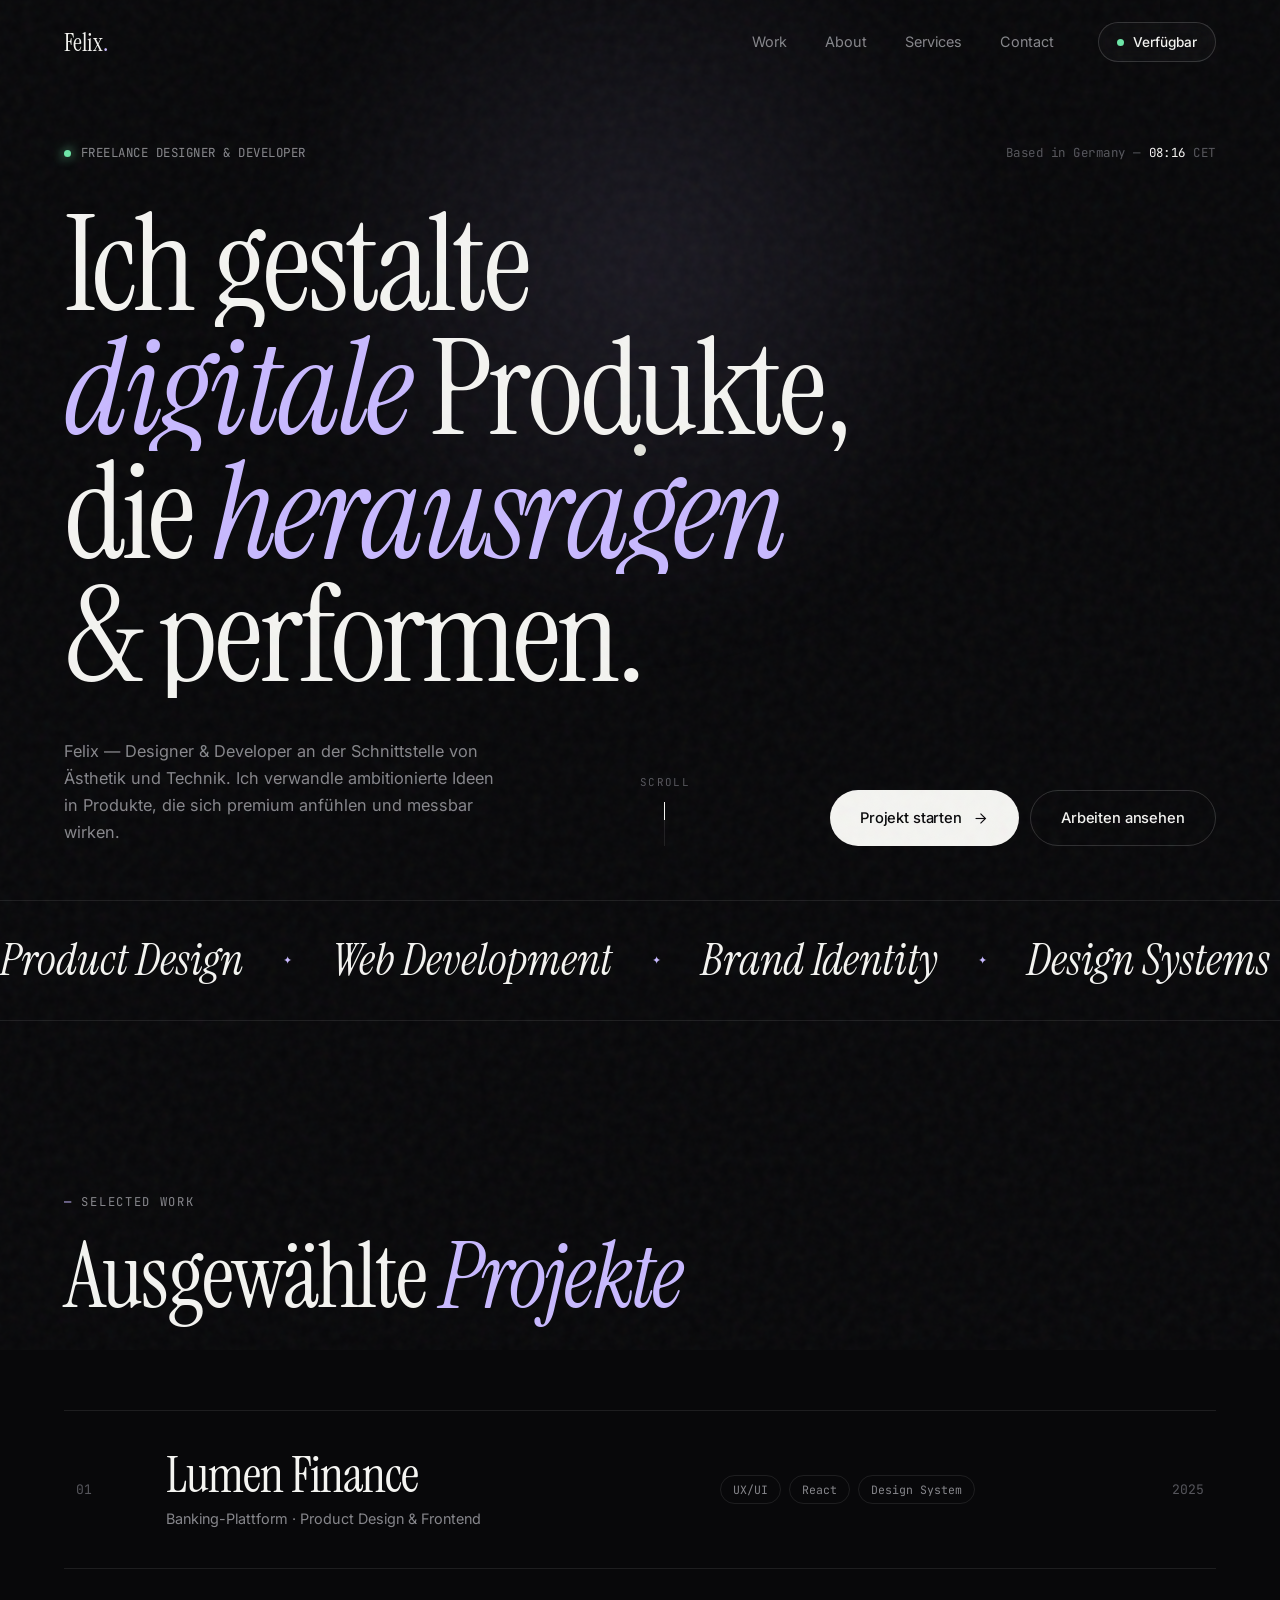
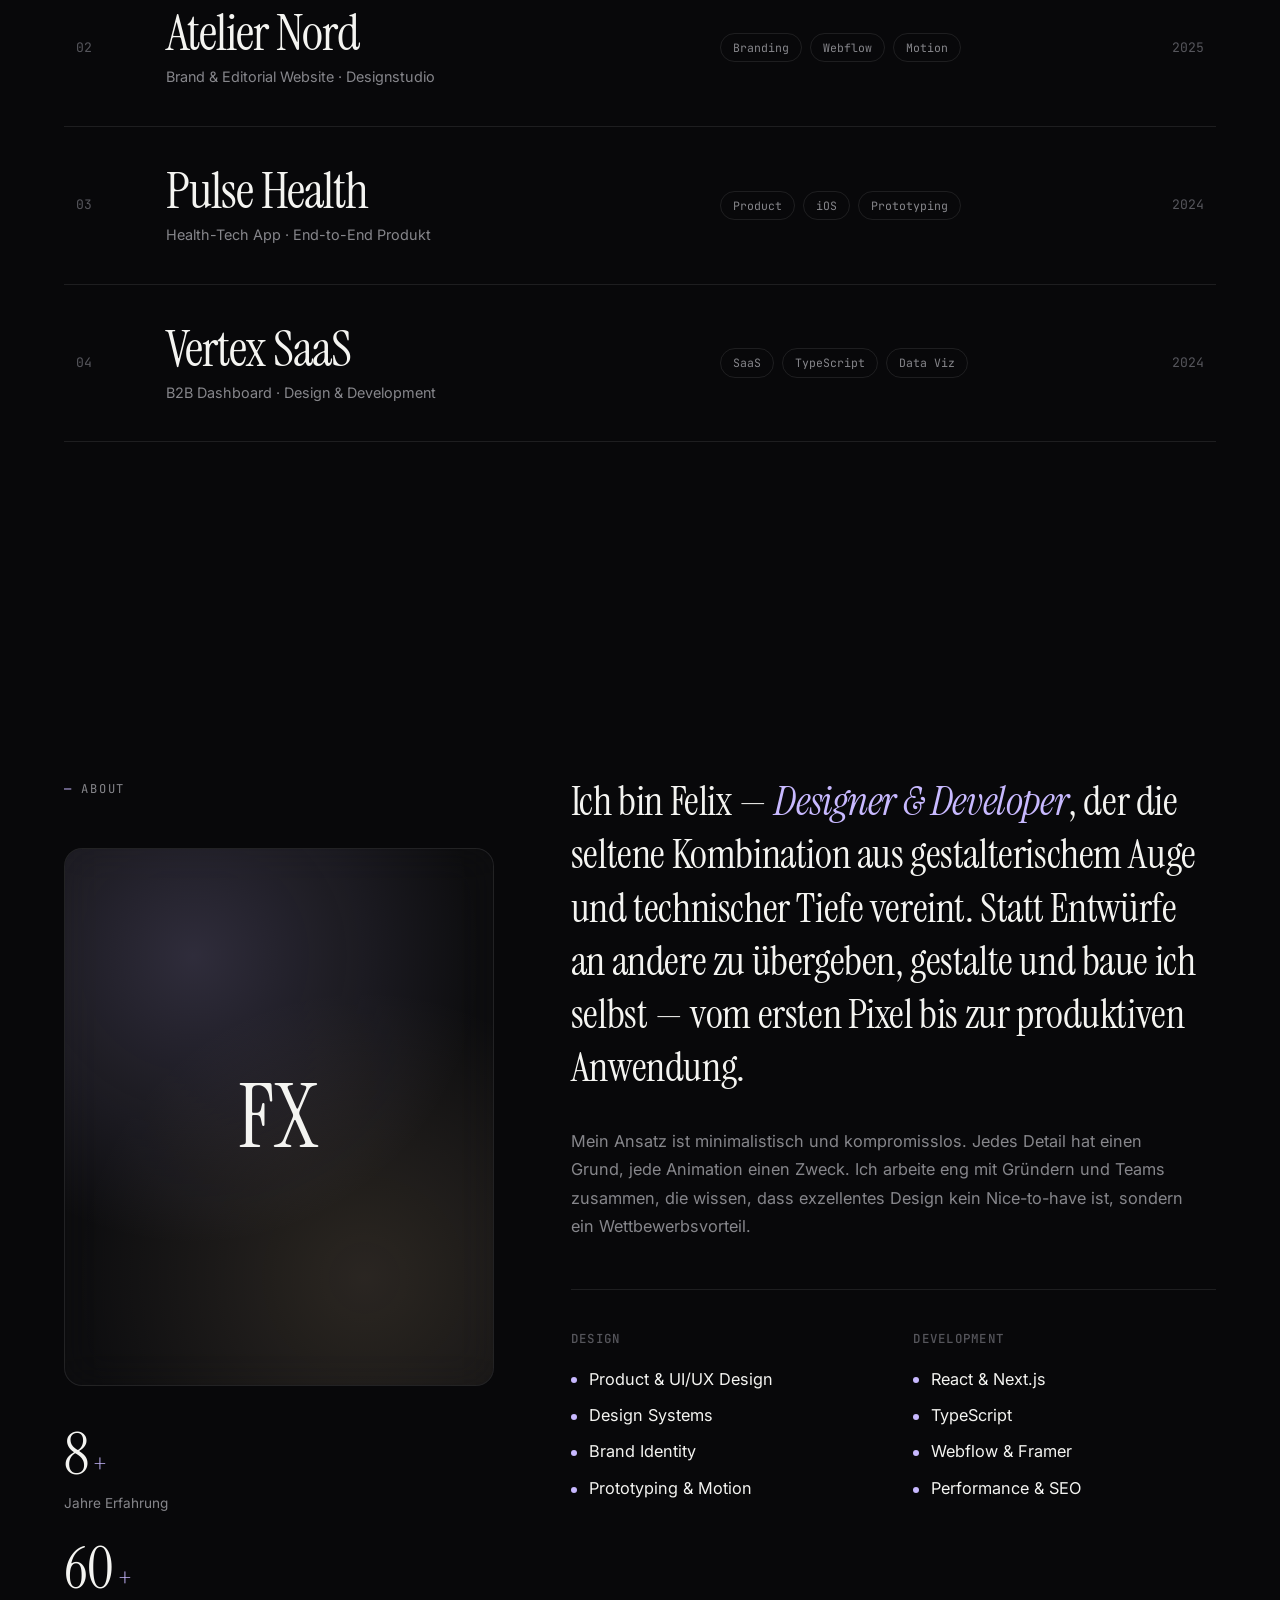
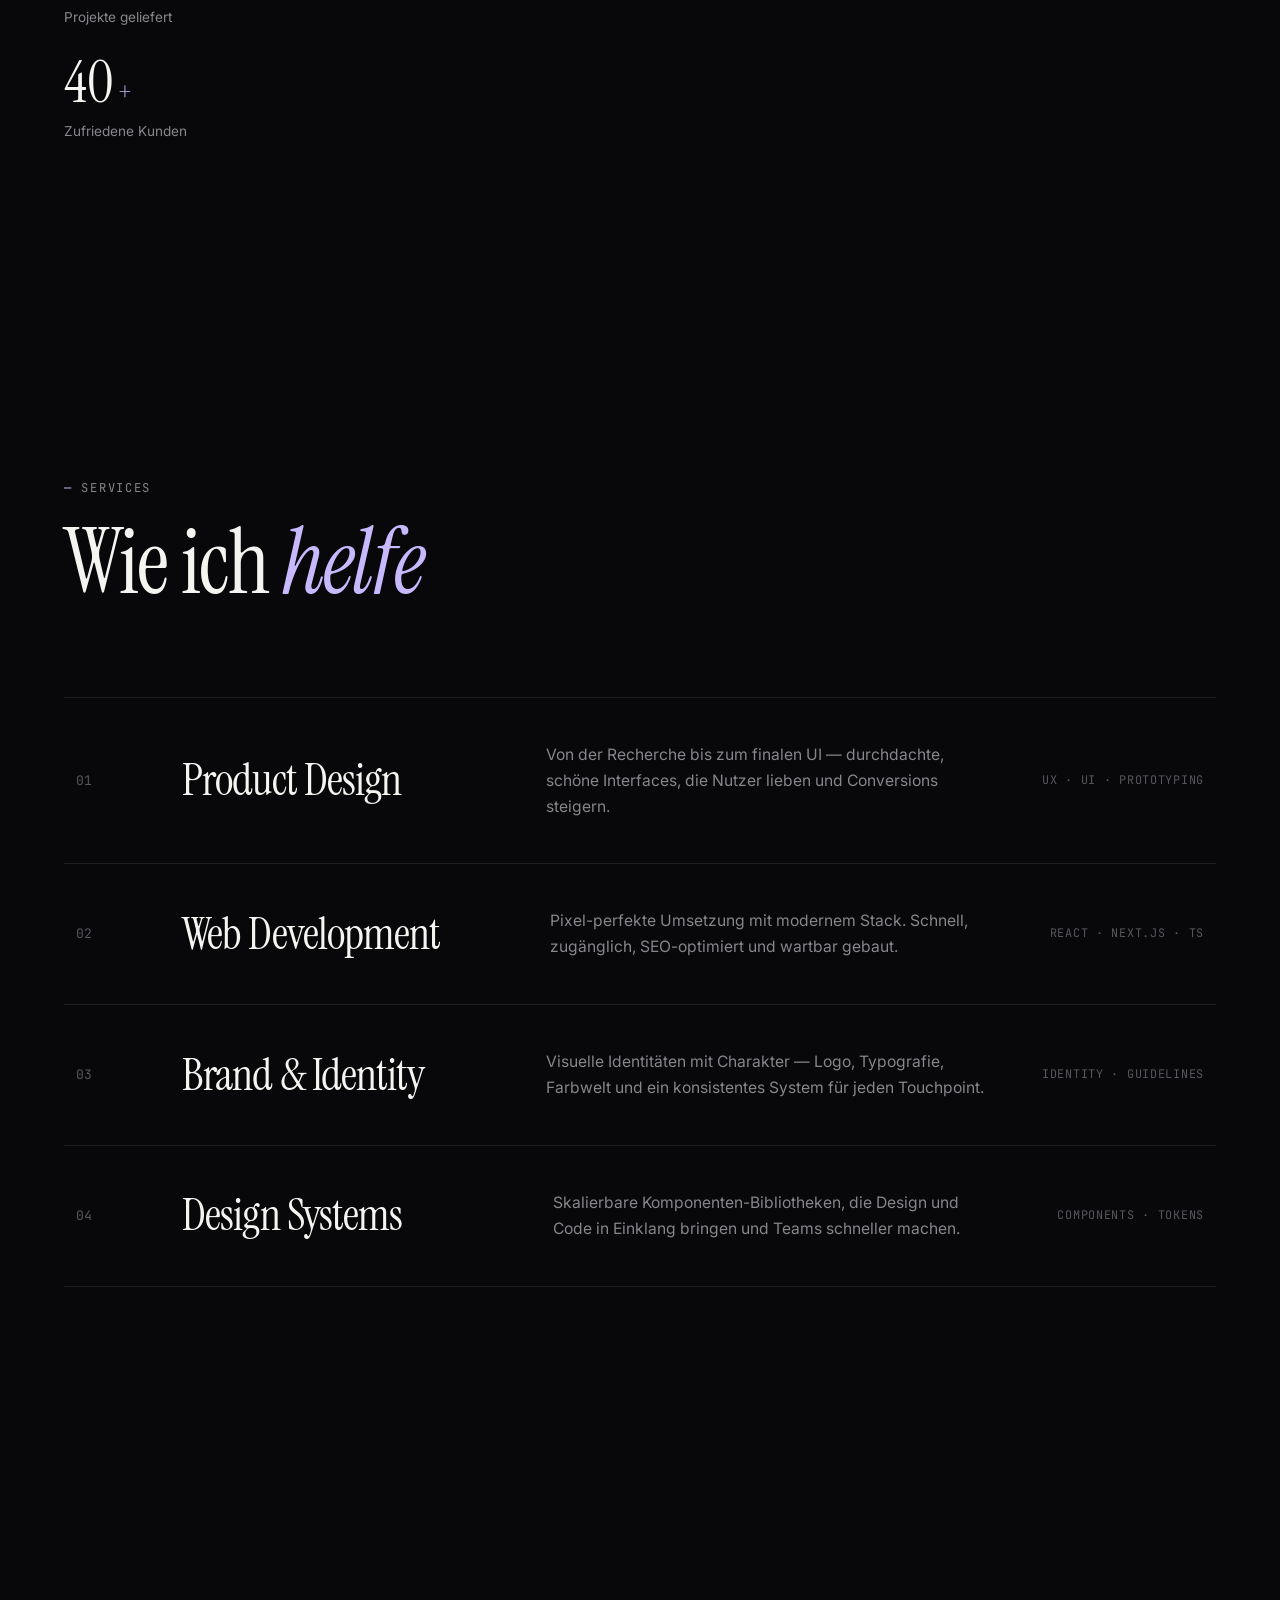
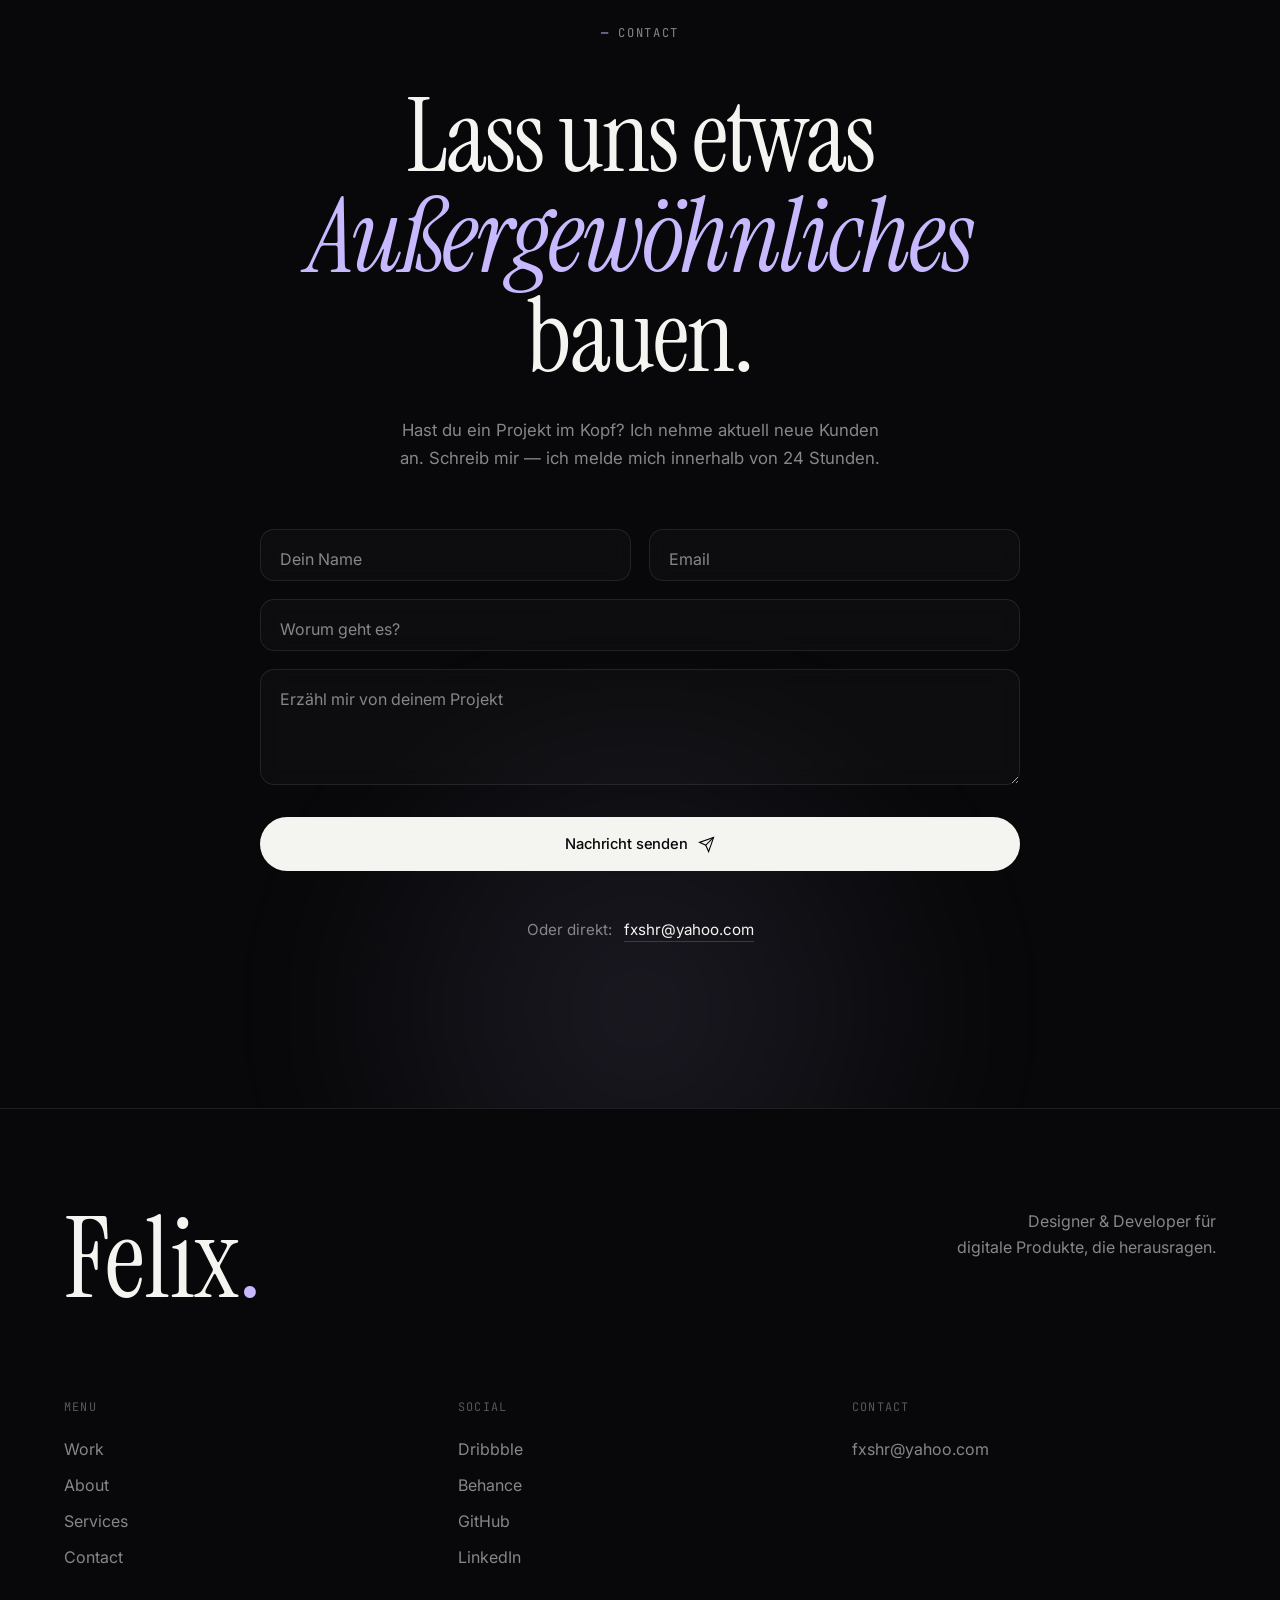
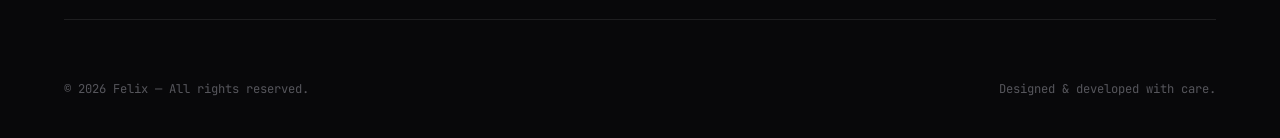
==== commit 072d6e80: "Redesign as Felix — premium Awwwards-grade portfolio Complete rebuild with Apple/Linear-inspired min" ====
--- a/index.html
+++ b/index.html
@@ -1,274 +1,282 @@
 <!DOCTYPE html>
-<html lang="en">
+<html lang="de">
 <head>
   <meta charset="UTF-8" />
   <meta name="viewport" content="width=device-width, initial-scale=1.0" />
-  <meta name="description" content="FXSHR — Freelance Developer passionate about technology and complex collaboration." />
-  <title>FXSHR — Tech Freelancer</title>
+
+  <!-- ===== SEO ===== -->
+  <title>Felix — Designer & Developer · Digital Product Studio</title>
+  <meta name="description" content="Felix ist Designer & Developer für ambitionierte Marken. Ich gestalte und entwickle digitale Produkte, die ästhetisch herausragen und messbar performen. Verfügbar für neue Projekte." />
+  <meta name="keywords" content="Freelance Designer, Web Developer, UI UX Design, Webentwicklung, Digital Product Design, Frontend Developer, Brand Design, Felix" />
+  <meta name="author" content="Felix" />
+  <meta name="theme-color" content="#08080a" />
+  <link rel="canonical" href="https://felix.studio/" />
+
+  <!-- Open Graph -->
+  <meta property="og:type" content="website" />
+  <meta property="og:title" content="Felix — Designer & Developer" />
+  <meta property="og:description" content="Ich gestalte und entwickle digitale Produkte, die herausragen. Verfügbar für neue Projekte." />
+  <meta property="og:locale" content="de_DE" />
+  <meta property="og:url" content="https://felix.studio/" />
+
+  <!-- Twitter -->
+  <meta name="twitter:card" content="summary_large_image" />
+  <meta name="twitter:title" content="Felix — Designer & Developer" />
+  <meta name="twitter:description" content="Ich gestalte und entwickle digitale Produkte, die herausragen." />
+
   <link rel="stylesheet" href="style.css" />
   <link rel="preconnect" href="https://fonts.googleapis.com" />
   <link rel="preconnect" href="https://fonts.gstatic.com" crossorigin />
-  <link href="https://fonts.googleapis.com/css2?family=Space+Grotesk:wght@300;400;500;600;700&family=Inter:wght@300;400;500;600&family=JetBrains+Mono:wght@400;500&display=swap" rel="stylesheet" />
+  <link href="https://fonts.googleapis.com/css2?family=Inter:wght@300;400;500;600;700&family=Instrument+Serif:ital@0;1&family=JetBrains+Mono:wght@400;500&display=swap" rel="stylesheet" />
+
+  <!-- Structured Data -->
+  <script type="application/ld+json">
+  {
+    "@context": "https://schema.org",
+    "@type": "Person",
+    "name": "Felix",
+    "jobTitle": "Designer & Developer",
+    "description": "Freelance Designer & Developer für digitale Produkte.",
+    "url": "https://felix.studio/",
+    "knowsAbout": ["UI/UX Design", "Web Development", "Brand Design", "Frontend Engineering"],
+    "email": "fxshr@yahoo.com"
+  }
+  </script>
 </head>
 <body>
 
-  <!-- Loader -->
-  <div class="loader" id="loader">
-    <div class="loader-inner">
-      <div class="loader-brand"><span>FX</span>SHR</div>
-      <div class="loader-bar"><div class="loader-progress" id="loaderProgress"></div></div>
-      <div class="loader-label">Initializing…</div>
+  <!-- Grain overlay -->
+  <div class="grain" aria-hidden="true"></div>
+
+  <!-- Custom cursor -->
+  <div class="cursor" id="cursor" aria-hidden="true"></div>
+
+  <!-- ===== LOADER ===== -->
+  <div class="loader" id="loader" aria-hidden="true">
+    <div class="loader-content">
+      <div class="loader-name">FELIX</div>
+      <div class="loader-meta">
+        <span>Designer & Developer</span>
+        <span class="loader-count" id="loaderCount">0</span>
+      </div>
+      <div class="loader-track"><div class="loader-fill" id="loaderFill"></div></div>
     </div>
   </div>
 
-  <!-- Custom Cursor -->
-  <div class="cursor" id="cursor"></div>
-  <div class="cursor-trail" id="cursorTrail"></div>
-
-  <!-- Navigation -->
-  <nav class="nav" id="nav">
-    <div class="nav-container">
-      <a href="#hero" class="nav-logo">
-        <span class="logo-fx">FX</span><span class="logo-shr">SHR</span>
-        <div class="logo-pulse"></div>
-      </a>
-      <ul class="nav-links" id="navLinks">
-        <li><a href="#about"    class="nav-link" data-text="About">About</a></li>
-        <li><a href="#skills"   class="nav-link" data-text="Skills">Skills</a></li>
-        <li><a href="#services" class="nav-link" data-text="Services">Services</a></li>
-        <li><a href="#projects" class="nav-link" data-text="Projects">Projects</a></li>
-        <li><a href="#contact"  class="nav-link" data-text="Contact">Contact</a></li>
-      </ul>
-      <a href="#contact" class="btn btn-nav">Hire Me</a>
-      <button class="nav-toggle" id="navToggle" aria-label="Toggle menu">
-        <span></span><span></span><span></span>
+  <!-- ===== NAV ===== -->
+  <header class="nav" id="nav">
+    <div class="nav-inner">
+      <a href="#top" class="nav-brand" data-cursor="hover">
+        Felix<span class="brand-dot">.</span>
+      </a>
+      <nav class="nav-menu" id="navMenu" aria-label="Hauptnavigation">
+        <a href="#work"     class="nav-item" data-cursor="hover"><span>Work</span></a>
+        <a href="#about"    class="nav-item" data-cursor="hover"><span>About</span></a>
+        <a href="#services" class="nav-item" data-cursor="hover"><span>Services</span></a>
+        <a href="#contact"  class="nav-item" data-cursor="hover"><span>Contact</span></a>
+      </nav>
+      <a href="#contact" class="nav-cta" data-cursor="hover">
+        <span class="cta-status"></span>
+        Verfügbar
+      </a>
+      <button class="nav-burger" id="navBurger" aria-label="Menü öffnen" aria-expanded="false">
+        <span></span><span></span>
       </button>
     </div>
-  </nav>
+  </header>
 
   <!-- ===== HERO ===== -->
-  <section id="hero" class="hero">
-    <canvas id="particlesCanvas"></canvas>
-    <div class="hero-grid-bg"></div>
-
-    <div class="container hero-layout">
-      <div class="hero-content">
-        <div class="hero-badge">
-          <span class="badge-pulse"></span>
-          Available for Projects
-        </div>
-
-        <h1 class="hero-title">
-          <span class="line-1">Leidenschaft für</span>
-          <span class="line-2 text-gradient">Technologie.</span>
-          <span class="line-3">Meisterschaft in</span>
-          <span class="line-4 text-gradient">Zusammenarbeit.</span>
-        </h1>
-
-        <p class="hero-sub">
-          I build <span class="glow-word">complex systems</span>, architect scalable solutions,<br />
-          and thrive where technology meets collaboration.
-        </p>
-
-        <div class="hero-role">
-          <span class="role-label">I specialize in</span>
-          <span class="typewriter-wrap">
-            <span id="typewriter"></span><span class="caret">|</span>
-          </span>
-        </div>
-
-        <div class="hero-actions">
-          <a href="#contact" class="btn btn-primary">
-            Start a Project
-            <svg viewBox="0 0 24 24" fill="none" stroke="currentColor" stroke-width="2"><line x1="5" y1="12" x2="19" y2="12"/><polyline points="12 5 19 12 12 19"/></svg>
-          </a>
-          <a href="#projects" class="btn btn-ghost">View Work</a>
-        </div>
-
-        <div class="hero-stats">
-          <div class="stat-item">
-            <span class="stat-n" data-target="50">0</span><span class="stat-suf">+</span>
-            <span class="stat-lbl">Projects</span>
-          </div>
-          <div class="stat-div"></div>
-          <div class="stat-item">
-            <span class="stat-n" data-target="5">0</span><span class="stat-suf">+</span>
-            <span class="stat-lbl">Years XP</span>
-          </div>
-          <div class="stat-div"></div>
-          <div class="stat-item">
-            <span class="stat-n" data-target="30">0</span><span class="stat-suf">+</span>
-            <span class="stat-lbl">Clients</span>
-          </div>
-        </div>
-      </div>
-
-      <div class="hero-visual">
-        <!-- Code card -->
-        <div class="code-card glass-card">
-          <div class="card-chrome">
-            <span class="dot red"></span><span class="dot yellow"></span><span class="dot green"></span>
-            <span class="chrome-title">profile.ts</span>
-          </div>
-          <pre class="code-body"><code
-><span class="t-kw">interface</span> <span class="t-type">FXSHRProfile</span> {
-  <span class="t-prop">passion</span>:        <span class="t-str">"Technology"</span>;
-  <span class="t-prop">speciality</span>:    <span class="t-str">"Complex Systems"</span>;
-  <span class="t-prop">collaboration</span>: <span class="t-val">true</span>;
-  <span class="t-prop">availability</span>:  <span class="t-str">"Now"</span>;
-}
-
-<span class="t-kw">const</span> <span class="t-var">fxshr</span>: FXSHRProfile = {
-  passion:        <span class="t-str">"Technology"</span>,
-  speciality:     <span class="t-str">"Complex Systems"</span>,
-  collaboration:  <span class="t-val">true</span>,
-  availability:   <span class="t-str">"Now"</span>, <span class="t-cm">// ← reach out!</span>
-};</code></pre>
-        </div>
-        <!-- Floating tags -->
-        <div class="ftag ftag-1">
-          <svg viewBox="0 0 24 24" fill="none" stroke="currentColor" stroke-width="2"><polyline points="16 18 22 12 16 6"/><polyline points="8 6 2 12 8 18"/></svg>
-          Full-Stack
-        </div>
-        <div class="ftag ftag-2">
-          <svg viewBox="0 0 24 24" fill="none" stroke="currentColor" stroke-width="2"><circle cx="12" cy="12" r="3"/><path d="M12 1v4M12 19v4M4.22 4.22l2.83 2.83M16.95 16.95l2.83 2.83M1 12h4M19 12h4M4.22 19.78l2.83-2.83M16.95 7.05l2.83-2.83"/></svg>
-          AI & Systems
-        </div>
-        <div class="ftag ftag-3">
-          <svg viewBox="0 0 24 24" fill="none" stroke="currentColor" stroke-width="2"><path d="M17 21v-2a4 4 0 0 0-4-4H5a4 4 0 0 0-4 4v2"/><circle cx="9" cy="7" r="4"/><path d="M23 21v-2a4 4 0 0 0-3-3.87"/><path d="M16 3.13a4 4 0 0 1 0 7.75"/></svg>
-          Collaboration
-        </div>
-      </div>
-    </div>
-
-    <div class="scroll-hint">
-      <div class="scroll-line-anim"></div>
-      <span>scroll</span>
+  <main id="top">
+  <section class="hero" id="hero">
+    <div class="hero-glow" aria-hidden="true"></div>
+
+    <div class="hero-top">
+      <span class="hero-tag" data-reveal>
+        <span class="tag-dot"></span>
+        Freelance Designer &amp; Developer
+      </span>
+      <span class="hero-loc" data-reveal>
+        Based in Germany — <span id="localTime">--:--</span> CET
+      </span>
+    </div>
+
+    <h1 class="hero-title">
+      <span class="ht-line" data-reveal><span>Ich gestalte</span></span>
+      <span class="ht-line" data-reveal><span><em>digitale</em> Produkte,</span></span>
+      <span class="ht-line" data-reveal><span>die <em>herausragen</em></span></span>
+      <span class="ht-line" data-reveal><span>&amp; performen.</span></span>
+    </h1>
+
+    <div class="hero-bottom">
+      <p class="hero-lead" data-reveal>
+        Felix — Designer &amp; Developer an der Schnittstelle von
+        Ästhetik und Technik. Ich verwandle ambitionierte Ideen in
+        Produkte, die sich premium anfühlen und messbar wirken.
+      </p>
+      <div class="hero-actions" data-reveal>
+        <a href="#contact" class="btn btn-light magnetic" data-cursor="hover">
+          <span>Projekt starten</span>
+          <svg viewBox="0 0 24 24" fill="none" stroke="currentColor" stroke-width="1.6"><line x1="5" y1="12" x2="19" y2="12"/><polyline points="12 5 19 12 12 19"/></svg>
+        </a>
+        <a href="#work" class="btn btn-line magnetic" data-cursor="hover">
+          <span>Arbeiten ansehen</span>
+        </a>
+      </div>
+    </div>
+
+    <div class="hero-scroll" data-reveal>
+      <span>Scroll</span>
+      <span class="scroll-bar"><span class="scroll-fill"></span></span>
+    </div>
+  </section>
+  </main>
+
+  <!-- ===== MARQUEE ===== -->
+  <section class="marquee" aria-hidden="true">
+    <div class="marquee-track">
+      <span>Product Design</span><span class="m-sep">✦</span>
+      <span>Web Development</span><span class="m-sep">✦</span>
+      <span>Brand Identity</span><span class="m-sep">✦</span>
+      <span>Design Systems</span><span class="m-sep">✦</span>
+      <span>Motion</span><span class="m-sep">✦</span>
+      <span>Product Design</span><span class="m-sep">✦</span>
+      <span>Web Development</span><span class="m-sep">✦</span>
+      <span>Brand Identity</span><span class="m-sep">✦</span>
+      <span>Design Systems</span><span class="m-sep">✦</span>
+      <span>Motion</span><span class="m-sep">✦</span>
+    </div>
+  </section>
+
+  <!-- ===== WORK ===== -->
+  <section class="section work" id="work">
+    <div class="section-head">
+      <span class="eyebrow" data-reveal>Selected Work</span>
+      <h2 class="section-title" data-reveal>
+        Ausgewählte <em>Projekte</em>
+      </h2>
+    </div>
+
+    <div class="work-list">
+      <a href="#contact" class="work-item" data-cursor="view" data-reveal>
+        <div class="wi-index">01</div>
+        <div class="wi-main">
+          <h3 class="wi-title">Lumen Finance</h3>
+          <p class="wi-desc">Banking-Plattform · Product Design &amp; Frontend</p>
+        </div>
+        <div class="wi-tags">
+          <span>UX/UI</span><span>React</span><span>Design System</span>
+        </div>
+        <div class="wi-year">2025</div>
+        <div class="wi-media">
+          <div class="wm-inner grad-1"></div>
+        </div>
+      </a>
+
+      <a href="#contact" class="work-item" data-cursor="view" data-reveal>
+        <div class="wi-index">02</div>
+        <div class="wi-main">
+          <h3 class="wi-title">Atelier Nord</h3>
+          <p class="wi-desc">Brand &amp; Editorial Website · Designstudio</p>
+        </div>
+        <div class="wi-tags">
+          <span>Branding</span><span>Webflow</span><span>Motion</span>
+        </div>
+        <div class="wi-year">2025</div>
+        <div class="wi-media">
+          <div class="wm-inner grad-2"></div>
+        </div>
+      </a>
+
+      <a href="#contact" class="work-item" data-cursor="view" data-reveal>
+        <div class="wi-index">03</div>
+        <div class="wi-main">
+          <h3 class="wi-title">Pulse Health</h3>
+          <p class="wi-desc">Health-Tech App · End-to-End Produkt</p>
+        </div>
+        <div class="wi-tags">
+          <span>Product</span><span>iOS</span><span>Prototyping</span>
+        </div>
+        <div class="wi-year">2024</div>
+        <div class="wi-media">
+          <div class="wm-inner grad-3"></div>
+        </div>
+      </a>
+
+      <a href="#contact" class="work-item" data-cursor="view" data-reveal>
+        <div class="wi-index">04</div>
+        <div class="wi-main">
+          <h3 class="wi-title">Vertex SaaS</h3>
+          <p class="wi-desc">B2B Dashboard · Design &amp; Development</p>
+        </div>
+        <div class="wi-tags">
+          <span>SaaS</span><span>TypeScript</span><span>Data Viz</span>
+        </div>
+        <div class="wi-year">2024</div>
+        <div class="wi-media">
+          <div class="wm-inner grad-4"></div>
+        </div>
+      </a>
     </div>
   </section>
 
   <!-- ===== ABOUT ===== -->
-  <section id="about" class="section about-section">
-    <div class="container">
-      <div class="section-header">
-        <span class="section-tag">// About Me</span>
-        <h2 class="section-title">Tech ist nicht nur mein Job.<br /><span class="text-gradient">Es ist meine Obsession.</span></h2>
-      </div>
-
-      <div class="about-grid">
-        <div class="about-visual-col reveal">
-          <div class="profile-orb">
-            <div class="orb-ring r1"></div>
-            <div class="orb-ring r2"></div>
-            <div class="orb-ring r3"></div>
-            <div class="orb-core">FX</div>
-          </div>
-          <div class="about-accent-card glass-card">
-            <span class="accent-icon">⚡</span>
-            <div class="accent-text">
-              <strong>Always Evolving</strong>
-              <span>Cutting-edge tech stack</span>
-            </div>
-          </div>
-        </div>
-
-        <div class="about-text-col reveal">
-          <p class="about-p">
-            Ich bin ein leidenschaftlicher Entwickler mit einem tiefen Faible für <strong>komplexe Systeme</strong> und technische Herausforderungen. Was andere als unmöglich bezeichnen, ist für mich eine spannende Aufgabe.
-          </p>
-          <p class="about-p">
-            Mit jahrelanger Erfahrung in Systemarchitektur und Full-Stack-Entwicklung bringe ich nicht nur technisches Know-how, sondern auch die Fähigkeit zur <strong>nahtlosen Zusammenarbeit</strong> in interdisziplinären Teams.
-          </p>
-
-          <div class="value-list">
-            <div class="value-row">
-              <div class="v-icon"><svg viewBox="0 0 24 24" fill="none" stroke="currentColor" stroke-width="2"><path d="M13 2L3 14h9l-1 8 10-12h-9l1-8z"/></svg></div>
-              <div><strong>Performance First</strong><span>Optimiert bis ins letzte Bit</span></div>
-            </div>
-            <div class="value-row">
-              <div class="v-icon"><svg viewBox="0 0 24 24" fill="none" stroke="currentColor" stroke-width="2"><path d="M17 21v-2a4 4 0 0 0-4-4H5a4 4 0 0 0-4 4v2"/><circle cx="9" cy="7" r="4"/><path d="M23 21v-2a4 4 0 0 0-3-3.87"/><path d="M16 3.13a4 4 0 0 1 0 7.75"/></svg></div>
-              <div><strong>Collaboration Expert</strong><span>Meisterhaft in Teamarbeit</span></div>
-            </div>
-            <div class="value-row">
-              <div class="v-icon"><svg viewBox="0 0 24 24" fill="none" stroke="currentColor" stroke-width="2"><circle cx="12" cy="12" r="10"/><path d="M9.09 9a3 3 0 0 1 5.83 1c0 2-3 3-3 3"/><line x1="12" y1="17" x2="12.01" y2="17"/></svg></div>
-              <div><strong>Deep Problem Solver</strong><span>Komplexität ist kein Hindernis</span></div>
-            </div>
-            <div class="value-row">
-              <div class="v-icon"><svg viewBox="0 0 24 24" fill="none" stroke="currentColor" stroke-width="2"><polyline points="22 12 18 12 15 21 9 3 6 12 2 12"/></svg></div>
-              <div><strong>Continuous Growth</strong><span>Immer am Puls der Technologie</span></div>
-            </div>
-          </div>
-        </div>
-      </div>
-    </div>
-  </section>
-
-  <!-- ===== SKILLS ===== -->
-  <section id="skills" class="section skills-section">
-    <div class="container">
-      <div class="section-header">
-        <span class="section-tag">// Tech Stack</span>
-        <h2 class="section-title">Tools of the <span class="text-gradient">Trade</span></h2>
-      </div>
-
-      <div class="skills-grid">
-        <div class="skill-cat glass-card reveal">
-          <h3 class="cat-title">
-            <svg viewBox="0 0 24 24" fill="none" stroke="currentColor" stroke-width="2"><polyline points="16 18 22 12 16 6"/><polyline points="8 6 2 12 8 18"/></svg>
-            Languages
-          </h3>
-          <div class="tags">
-            <span class="tag">TypeScript</span>
-            <span class="tag">Python</span>
-            <span class="tag">Go</span>
-            <span class="tag">Rust</span>
-            <span class="tag">SQL</span>
-            <span class="tag">Bash</span>
-          </div>
-        </div>
-
-        <div class="skill-cat glass-card reveal">
-          <h3 class="cat-title">
-            <svg viewBox="0 0 24 24" fill="none" stroke="currentColor" stroke-width="2"><rect x="2" y="3" width="20" height="14" rx="2"/><line x1="8" y1="21" x2="16" y2="21"/><line x1="12" y1="17" x2="12" y2="21"/></svg>
-            Frontend
-          </h3>
-          <div class="tags">
-            <span class="tag t-primary">React</span>
-            <span class="tag t-primary">Next.js</span>
-            <span class="tag">Vue.js</span>
-            <span class="tag">Tailwind</span>
-            <span class="tag">Three.js</span>
-            <span class="tag">WebGL</span>
-          </div>
-        </div>
-
-        <div class="skill-cat glass-card reveal">
-          <h3 class="cat-title">
-            <svg viewBox="0 0 24 24" fill="none" stroke="currentColor" stroke-width="2"><ellipse cx="12" cy="5" rx="9" ry="3"/><path d="M21 12c0 1.66-4 3-9 3s-9-1.34-9-3"/><path d="M3 5v14c0 1.66 4 3 9 3s9-1.34 9-3V5"/></svg>
-            Backend & DB
-          </h3>
-          <div class="tags">
-            <span class="tag t-secondary">Node.js</span>
-            <span class="tag t-secondary">FastAPI</span>
-            <span class="tag">PostgreSQL</span>
-            <span class="tag">MongoDB</span>
-            <span class="tag">Redis</span>
-            <span class="tag">GraphQL</span>
-          </div>
-        </div>
-
-        <div class="skill-cat glass-card reveal">
-          <h3 class="cat-title">
-            <svg viewBox="0 0 24 24" fill="none" stroke="currentColor" stroke-width="2"><rect x="2" y="2" width="20" height="8" rx="2"/><rect x="2" y="14" width="20" height="8" rx="2"/><line x1="6" y1="6" x2="6.01" y2="6"/><line x1="6" y1="18" x2="6.01" y2="18"/></svg>
-            DevOps & Cloud
-          </h3>
-          <div class="tags">
-            <span class="tag t-accent">Docker</span>
-            <span class="tag t-accent">Kubernetes</span>
-            <span class="tag">AWS</span>
-            <span class="tag">GitHub Actions</span>
-            <span class="tag">Terraform</span>
-            <span class="tag">Linux</span>
+  <section class="section about" id="about">
+    <div class="about-grid">
+      <div class="about-left">
+        <span class="eyebrow" data-reveal>About</span>
+        <div class="about-portrait" data-reveal>
+          <div class="portrait-glass">
+            <span class="portrait-mono">FX</span>
+          </div>
+        </div>
+        <div class="about-facts" data-reveal>
+          <div class="fact">
+            <span class="fact-n" data-count="8">0</span><span class="fact-suf">+</span>
+            <span class="fact-l">Jahre Erfahrung</span>
+          </div>
+          <div class="fact">
+            <span class="fact-n" data-count="60">0</span><span class="fact-suf">+</span>
+            <span class="fact-l">Projekte geliefert</span>
+          </div>
+          <div class="fact">
+            <span class="fact-n" data-count="40">0</span><span class="fact-suf">+</span>
+            <span class="fact-l">Zufriedene Kunden</span>
+          </div>
+        </div>
+      </div>
+
+      <div class="about-right">
+        <p class="about-statement" data-reveal>
+          Ich bin Felix — <em>Designer &amp; Developer</em>, der die seltene
+          Kombination aus gestalterischem Auge und technischer Tiefe vereint.
+          Statt Entwürfe an andere zu übergeben, gestalte und baue ich selbst —
+          vom ersten Pixel bis zur produktiven Anwendung.
+        </p>
+        <p class="about-text" data-reveal>
+          Mein Ansatz ist minimalistisch und kompromisslos. Jedes Detail hat
+          einen Grund, jede Animation einen Zweck. Ich arbeite eng mit Gründern
+          und Teams zusammen, die wissen, dass exzellentes Design kein
+          Nice-to-have ist, sondern ein Wettbewerbsvorteil.
+        </p>
+
+        <div class="about-skills" data-reveal>
+          <div class="skill-col">
+            <h4>Design</h4>
+            <ul>
+              <li>Product &amp; UI/UX Design</li>
+              <li>Design Systems</li>
+              <li>Brand Identity</li>
+              <li>Prototyping &amp; Motion</li>
+            </ul>
+          </div>
+          <div class="skill-col">
+            <h4>Development</h4>
+            <ul>
+              <li>React &amp; Next.js</li>
+              <li>TypeScript</li>
+              <li>Webflow &amp; Framer</li>
+              <li>Performance &amp; SEO</li>
+            </ul>
           </div>
         </div>
       </div>
@@ -276,268 +284,134 @@
   </section>
 
   <!-- ===== SERVICES ===== -->
-  <section id="services" class="section services-section">
-    <div class="container">
-      <div class="section-header">
-        <span class="section-tag">// Services</span>
-        <h2 class="section-title">What I Build <span class="text-gradient">for You</span></h2>
-      </div>
-
-      <div class="services-grid">
-        <div class="svc-card glass-card reveal">
-          <div class="svc-icon">
-            <svg viewBox="0 0 24 24" fill="none" stroke="currentColor" stroke-width="1.5"><polyline points="16 18 22 12 16 6"/><polyline points="8 6 2 12 8 18"/></svg>
-          </div>
-          <h3>Full-Stack Development</h3>
-          <p>Von der Datenbankschicht bis zur UI — ich entwickle vollständige, skalierbare Webanwendungen die in Produktion performen.</p>
-          <div class="svc-tags"><span>React</span><span>Node.js</span><span>TypeScript</span></div>
-        </div>
-
-        <div class="svc-card glass-card reveal">
-          <div class="svc-icon">
-            <svg viewBox="0 0 24 24" fill="none" stroke="currentColor" stroke-width="1.5"><circle cx="18" cy="18" r="3"/><circle cx="6" cy="6" r="3"/><path d="M13 6h3a2 2 0 0 1 2 2v7"/><line x1="6" y1="9" x2="6" y2="21"/></svg>
-          </div>
-          <h3>System Architecture</h3>
-          <p>Robuste, skalierbare Architekturen für komplexe Anforderungen — microservices, event-driven, oder maßgeschneidert.</p>
-          <div class="svc-tags"><span>Microservices</span><span>API Design</span><span>Scalability</span></div>
-        </div>
-
-        <div class="svc-card glass-card reveal">
-          <div class="svc-icon">
-            <svg viewBox="0 0 24 24" fill="none" stroke="currentColor" stroke-width="1.5"><rect x="2" y="2" width="20" height="8" rx="2"/><rect x="2" y="14" width="20" height="8" rx="2"/><line x1="6" y1="6" x2="6.01" y2="6"/><line x1="6" y1="18" x2="6.01" y2="18"/></svg>
-          </div>
-          <h3>DevOps & CI/CD</h3>
-          <p>Automatisierte Deployment-Pipelines, Container-Orchestrierung und Cloud-Infrastruktur für reibungslose Entwicklungsprozesse.</p>
-          <div class="svc-tags"><span>Docker</span><span>K8s</span><span>CI/CD</span></div>
-        </div>
-
-        <div class="svc-card glass-card reveal">
-          <div class="svc-icon">
-            <svg viewBox="0 0 24 24" fill="none" stroke="currentColor" stroke-width="1.5"><circle cx="12" cy="12" r="3"/><path d="M12 1v4M12 19v4M4.22 4.22l2.83 2.83M16.95 16.95l2.83 2.83M1 12h4M19 12h4M4.22 19.78l2.83-2.83M16.95 7.05l2.83-2.83"/></svg>
-          </div>
-          <h3>AI Integration</h3>
-          <p>Integration moderner KI-Modelle in bestehende Systeme. Von LLM-Pipelines bis zu intelligenten Automatisierungen.</p>
-          <div class="svc-tags"><span>LLMs</span><span>RAG</span><span>Automation</span></div>
-        </div>
-
-        <div class="svc-card glass-card reveal">
-          <div class="svc-icon">
-            <svg viewBox="0 0 24 24" fill="none" stroke="currentColor" stroke-width="1.5"><path d="M17 21v-2a4 4 0 0 0-4-4H5a4 4 0 0 0-4 4v2"/><circle cx="9" cy="7" r="4"/><path d="M23 21v-2a4 4 0 0 0-3-3.87"/><path d="M16 3.13a4 4 0 0 1 0 7.75"/></svg>
-          </div>
-          <h3>Technical Consulting</h3>
-          <p>Technische Beratung für komplexe Entscheidungen — Technologiewahl, Code-Reviews und Architektur-Strategie.</p>
-          <div class="svc-tags"><span>Architecture</span><span>Code Review</span><span>Strategy</span></div>
-        </div>
-
-        <div class="svc-card glass-card svc-cta reveal">
-          <div class="svc-cta-inner">
-            <div class="svc-cta-icon">🚀</div>
-            <h3>Haben Sie ein komplexes Problem?</h3>
-            <p>Ich liebe schwierige technische Herausforderungen. Sprechen Sie mich an!</p>
-            <a href="#contact" class="btn btn-primary">Let's Talk</a>
-          </div>
-        </div>
-      </div>
-    </div>
-  </section>
-
-  <!-- ===== PROJECTS ===== -->
-  <section id="projects" class="section projects-section">
-    <div class="container">
-      <div class="section-header">
-        <span class="section-tag">// Selected Work</span>
-        <h2 class="section-title">Projects that <span class="text-gradient">Define Me</span></h2>
-      </div>
-
-      <div class="projects-grid">
-        <!-- Project 1 -->
-        <div class="proj-card glass-card reveal">
-          <div class="proj-header">
-            <div class="proj-dots"><span></span><span></span><span></span></div>
-            <div class="proj-links">
-              <a href="#" aria-label="GitHub">
-                <svg viewBox="0 0 24 24" fill="none" stroke="currentColor" stroke-width="2"><path d="M9 19c-5 1.5-5-2.5-7-3m14 6v-3.87a3.37 3.37 0 0 0-.94-2.61c3.14-.35 6.44-1.54 6.44-7A5.44 5.44 0 0 0 20 4.77 5.07 5.07 0 0 0 19.91 1S18.73.65 16 2.48a13.38 13.38 0 0 0-7 0C6.27.65 5.09 1 5.09 1A5.07 5.07 0 0 0 5 4.77a5.44 5.44 0 0 0-1.5 3.78c0 5.42 3.3 6.61 6.44 7A3.37 3.37 0 0 0 9 18.13V22"/></svg>
-              </a>
-              <a href="#" aria-label="Live Demo">
-                <svg viewBox="0 0 24 24" fill="none" stroke="currentColor" stroke-width="2"><path d="M18 13v6a2 2 0 0 1-2 2H5a2 2 0 0 1-2-2V8a2 2 0 0 1 2-2h6"/><polyline points="15 3 21 3 21 9"/><line x1="10" y1="14" x2="21" y2="3"/></svg>
-              </a>
-            </div>
-          </div>
-          <div class="proj-preview preview-1">
-            <div class="preview-bars">
-              <span></span><span></span><span class="short"></span><span></span>
-            </div>
-            <div class="preview-blocks">
-              <div class="pb pb-primary"></div>
-              <div class="pb pb-secondary"></div>
-            </div>
-          </div>
-          <div class="proj-body">
-            <span class="proj-num">01</span>
-            <h3>Distributed Event System</h3>
-            <p>Hochleistungs-Event-Streaming-Plattform mit Echtzeit-Verarbeitung — gebaut für Millionen von Events pro Sekunde.</p>
-            <div class="proj-tech"><span>Go</span><span>Kafka</span><span>Redis</span><span>K8s</span></div>
-          </div>
-        </div>
-
-        <!-- Project 2 – featured -->
-        <div class="proj-card glass-card reveal proj-featured">
-          <div class="proj-badge">Featured</div>
-          <div class="proj-header">
-            <div class="proj-dots"><span></span><span></span><span></span></div>
-            <div class="proj-links">
-              <a href="#" aria-label="GitHub">
-                <svg viewBox="0 0 24 24" fill="none" stroke="currentColor" stroke-width="2"><path d="M9 19c-5 1.5-5-2.5-7-3m14 6v-3.87a3.37 3.37 0 0 0-.94-2.61c3.14-.35 6.44-1.54 6.44-7A5.44 5.44 0 0 0 20 4.77 5.07 5.07 0 0 0 19.91 1S18.73.65 16 2.48a13.38 13.38 0 0 0-7 0C6.27.65 5.09 1 5.09 1A5.07 5.07 0 0 0 5 4.77a5.44 5.44 0 0 0-1.5 3.78c0 5.42 3.3 6.61 6.44 7A3.37 3.37 0 0 0 9 18.13V22"/></svg>
-              </a>
-              <a href="#" aria-label="Live Demo">
-                <svg viewBox="0 0 24 24" fill="none" stroke="currentColor" stroke-width="2"><path d="M18 13v6a2 2 0 0 1-2 2H5a2 2 0 0 1-2-2V8a2 2 0 0 1 2-2h6"/><polyline points="15 3 21 3 21 9"/><line x1="10" y1="14" x2="21" y2="3"/></svg>
-              </a>
-            </div>
-          </div>
-          <div class="proj-preview preview-2">
-            <div class="ai-lines">
-              <div class="al"></div><div class="al short"></div>
-              <div class="al medium"></div><div class="al"></div>
-            </div>
-          </div>
-          <div class="proj-body">
-            <span class="proj-num">02</span>
-            <h3>AI-Powered Dev Assistant</h3>
-            <p>Intelligenter Entwicklungsassistent der Codereviews automatisiert, Bugs erkennt und komplexe Refactorings vorschlägt.</p>
-            <div class="proj-tech"><span>Python</span><span>LLMs</span><span>FastAPI</span><span>React</span></div>
-          </div>
-        </div>
-
-        <!-- Project 3 -->
-        <div class="proj-card glass-card reveal">
-          <div class="proj-header">
-            <div class="proj-dots"><span></span><span></span><span></span></div>
-            <div class="proj-links">
-              <a href="#" aria-label="GitHub">
-                <svg viewBox="0 0 24 24" fill="none" stroke="currentColor" stroke-width="2"><path d="M9 19c-5 1.5-5-2.5-7-3m14 6v-3.87a3.37 3.37 0 0 0-.94-2.61c3.14-.35 6.44-1.54 6.44-7A5.44 5.44 0 0 0 20 4.77 5.07 5.07 0 0 0 19.91 1S18.73.65 16 2.48a13.38 13.38 0 0 0-7 0C6.27.65 5.09 1 5.09 1A5.07 5.07 0 0 0 5 4.77a5.44 5.44 0 0 0-1.5 3.78c0 5.42 3.3 6.61 6.44 7A3.37 3.37 0 0 0 9 18.13V22"/></svg>
-              </a>
-              <a href="#" aria-label="Live Demo">
-                <svg viewBox="0 0 24 24" fill="none" stroke="currentColor" stroke-width="2"><path d="M18 13v6a2 2 0 0 1-2 2H5a2 2 0 0 1-2-2V8a2 2 0 0 1 2-2h6"/><polyline points="15 3 21 3 21 9"/><line x1="10" y1="14" x2="21" y2="3"/></svg>
-              </a>
-            </div>
-          </div>
-          <div class="proj-preview preview-3">
-            <svg class="node-svg" viewBox="0 0 200 130">
-              <line x1="100" y1="65" x2="35" y2="25"  stroke="rgba(129,140,248,.5)" stroke-width="1.5"/>
-              <line x1="100" y1="65" x2="165" y2="25" stroke="rgba(34,211,238,.5)"  stroke-width="1.5"/>
-              <line x1="100" y1="65" x2="100" y2="110" stroke="rgba(244,114,182,.5)" stroke-width="1.5"/>
-              <circle cx="100" cy="65"  r="8" fill="rgba(129,140,248,.8)"/>
-              <circle cx="35"  cy="25"  r="5" fill="rgba(34,211,238,.7)"/>
-              <circle cx="165" cy="25"  r="5" fill="rgba(34,211,238,.7)"/>
-              <circle cx="100" cy="110" r="5" fill="rgba(244,114,182,.7)"/>
-            </svg>
-          </div>
-          <div class="proj-body">
-            <span class="proj-num">03</span>
-            <h3>Real-Time Collab Hub</h3>
-            <p>Echtzeit-Kollaborationsplattform mit konfliktfreier CRDT-Synchronisation für verteilte, asynchrone Teams.</p>
-            <div class="proj-tech"><span>TypeScript</span><span>WebSockets</span><span>CRDT</span><span>React</span></div>
-          </div>
-        </div>
-      </div>
+  <section class="section services" id="services">
+    <div class="section-head">
+      <span class="eyebrow" data-reveal>Services</span>
+      <h2 class="section-title" data-reveal>
+        Wie ich <em>helfe</em>
+      </h2>
+    </div>
+
+    <div class="services-list">
+      <article class="svc-row" data-reveal data-cursor="hover">
+        <div class="svc-num">01</div>
+        <h3 class="svc-name">Product Design</h3>
+        <p class="svc-text">
+          Von der Recherche bis zum finalen UI — durchdachte, schöne Interfaces,
+          die Nutzer lieben und Conversions steigern.
+        </p>
+        <div class="svc-meta">UX · UI · Prototyping</div>
+      </article>
+
+      <article class="svc-row" data-reveal data-cursor="hover">
+        <div class="svc-num">02</div>
+        <h3 class="svc-name">Web Development</h3>
+        <p class="svc-text">
+          Pixel-perfekte Umsetzung mit modernem Stack. Schnell, zugänglich,
+          SEO-optimiert und wartbar gebaut.
+        </p>
+        <div class="svc-meta">React · Next.js · TS</div>
+      </article>
+
+      <article class="svc-row" data-reveal data-cursor="hover">
+        <div class="svc-num">03</div>
+        <h3 class="svc-name">Brand &amp; Identity</h3>
+        <p class="svc-text">
+          Visuelle Identitäten mit Charakter — Logo, Typografie, Farbwelt und
+          ein konsistentes System für jeden Touchpoint.
+        </p>
+        <div class="svc-meta">Identity · Guidelines</div>
+      </article>
+
+      <article class="svc-row" data-reveal data-cursor="hover">
+        <div class="svc-num">04</div>
+        <h3 class="svc-name">Design Systems</h3>
+        <p class="svc-text">
+          Skalierbare Komponenten-Bibliotheken, die Design und Code in Einklang
+          bringen und Teams schneller machen.
+        </p>
+        <div class="svc-meta">Components · Tokens</div>
+      </article>
     </div>
   </section>
 
   <!-- ===== CONTACT ===== -->
-  <section id="contact" class="section contact-section">
-    <div class="container">
-      <div class="section-header">
-        <span class="section-tag">// Get In Touch</span>
-        <h2 class="section-title">Let's Build Something <span class="text-gradient">Extraordinary</span></h2>
-      </div>
-
-      <div class="contact-grid">
-        <div class="contact-info reveal">
-          <p class="contact-intro">
-            Haben Sie ein komplexes Projekt oder eine technische Herausforderung?
-            Ich freue mich auf spannende Zusammenarbeit — ob kurzfristig oder langfristig.
-          </p>
-
-          <div class="contact-items">
-            <a href="mailto:fxshr@yahoo.com" class="contact-item">
-              <div class="ci-icon">
-                <svg viewBox="0 0 24 24" fill="none" stroke="currentColor" stroke-width="2"><path d="M4 4h16c1.1 0 2 .9 2 2v12c0 1.1-.9 2-2 2H4c-1.1 0-2-.9-2-2V6c0-1.1.9-2 2-2z"/><polyline points="22,6 12,13 2,6"/></svg>
-              </div>
-              <div>
-                <span class="ci-label">Email</span>
-                <span class="ci-value">fxshr@yahoo.com</span>
-              </div>
-            </a>
-            <a href="https://github.com/fxshr29" class="contact-item" target="_blank" rel="noopener">
-              <div class="ci-icon">
-                <svg viewBox="0 0 24 24" fill="none" stroke="currentColor" stroke-width="2"><path d="M9 19c-5 1.5-5-2.5-7-3m14 6v-3.87a3.37 3.37 0 0 0-.94-2.61c3.14-.35 6.44-1.54 6.44-7A5.44 5.44 0 0 0 20 4.77 5.07 5.07 0 0 0 19.91 1S18.73.65 16 2.48a13.38 13.38 0 0 0-7 0C6.27.65 5.09 1 5.09 1A5.07 5.07 0 0 0 5 4.77a5.44 5.44 0 0 0-1.5 3.78c0 5.42 3.3 6.61 6.44 7A3.37 3.37 0 0 0 9 18.13V22"/></svg>
-              </div>
-              <div>
-                <span class="ci-label">GitHub</span>
-                <span class="ci-value">fxshr29</span>
-              </div>
-            </a>
-          </div>
-
-          <div class="avail-badge">
-            <span class="avail-dot"></span>
-            Available for new projects
-          </div>
-        </div>
-
-        <div class="contact-form-col reveal">
-          <form class="contact-form glass-card" id="contactForm">
-            <div class="form-row">
-              <div class="form-group">
-                <label for="name">Name</label>
-                <input type="text" id="name" name="name" placeholder="Max Mustermann" required />
-              </div>
-              <div class="form-group">
-                <label for="email-inp">Email</label>
-                <input type="email" id="email-inp" name="email" placeholder="max@example.com" required />
-              </div>
-            </div>
-            <div class="form-group">
-              <label for="subject">Betreff</label>
-              <input type="text" id="subject" name="subject" placeholder="Projekt-Anfrage / Kollaboration" required />
-            </div>
-            <div class="form-group">
-              <label for="message">Nachricht</label>
-              <textarea id="message" name="message" rows="5" placeholder="Beschreiben Sie Ihr Projekt oder Ihre Herausforderung…" required></textarea>
-            </div>
-            <button type="submit" class="btn btn-primary btn-full">
-              <span>Nachricht senden</span>
-              <svg viewBox="0 0 24 24" fill="none" stroke="currentColor" stroke-width="2"><line x1="22" y1="2" x2="11" y2="13"/><polygon points="22 2 15 22 11 13 2 9 22 2"/></svg>
-            </button>
-            <div class="form-success" id="formSuccess">
-              <svg viewBox="0 0 24 24" fill="none" stroke="currentColor" stroke-width="2"><polyline points="20 6 9 17 4 12"/></svg>
-              Nachricht gesendet! Ich melde mich bald.
-            </div>
-          </form>
-        </div>
+  <section class="section contact" id="contact">
+    <div class="contact-glow" aria-hidden="true"></div>
+    <div class="contact-inner">
+      <span class="eyebrow" data-reveal>Contact</span>
+      <h2 class="contact-title" data-reveal>
+        Lass uns etwas<br /><em>Außergewöhnliches</em> bauen.
+      </h2>
+      <p class="contact-lead" data-reveal>
+        Hast du ein Projekt im Kopf? Ich nehme aktuell neue Kunden an.
+        Schreib mir — ich melde mich innerhalb von 24 Stunden.
+      </p>
+
+      <form class="contact-form" id="contactForm" data-reveal>
+        <div class="cf-row">
+          <div class="cf-group">
+            <input type="text" id="cf-name" name="name" placeholder=" " required />
+            <label for="cf-name">Dein Name</label>
+          </div>
+          <div class="cf-group">
+            <input type="email" id="cf-email" name="email" placeholder=" " required />
+            <label for="cf-email">Email</label>
+          </div>
+        </div>
+        <div class="cf-group">
+          <input type="text" id="cf-subject" name="subject" placeholder=" " required />
+          <label for="cf-subject">Worum geht es?</label>
+        </div>
+        <div class="cf-group">
+          <textarea id="cf-message" name="message" rows="4" placeholder=" " required></textarea>
+          <label for="cf-message">Erzähl mir von deinem Projekt</label>
+        </div>
+        <button type="submit" class="btn btn-light btn-block magnetic" data-cursor="hover">
+          <span>Nachricht senden</span>
+          <svg viewBox="0 0 24 24" fill="none" stroke="currentColor" stroke-width="1.6"><line x1="22" y1="2" x2="11" y2="13"/><polygon points="22 2 15 22 11 13 2 9 22 2"/></svg>
+        </button>
+        <p class="cf-success" id="cfSuccess">
+          ✓ Danke! Deine Nachricht ist unterwegs — ich melde mich bald.
+        </p>
+      </form>
+
+      <div class="contact-alt" data-reveal>
+        <span>Oder direkt:</span>
+        <a href="mailto:fxshr@yahoo.com" data-cursor="hover">fxshr@yahoo.com</a>
       </div>
     </div>
   </section>
 
   <!-- ===== FOOTER ===== -->
   <footer class="footer">
-    <div class="container">
-      <div class="footer-inner">
-        <div class="footer-brand">
-          <span class="logo-fx">FX</span><span class="logo-shr">SHR</span>
-        </div>
-        <p class="footer-motto">Built with passion for technology & complex collaboration.</p>
-        <nav class="footer-nav">
-          <a href="#about">About</a>
-          <a href="#skills">Skills</a>
-          <a href="#projects">Projects</a>
-          <a href="#contact">Contact</a>
-        </nav>
-        <div class="footer-bottom">
-          <span>© 2026 FXSHR. All rights reserved.</span>
-          <span>Made with <span class="heart">♥</span> &amp; TypeScript</span>
-        </div>
-      </div>
+    <div class="footer-top">
+      <div class="footer-brand">Felix<span class="brand-dot">.</span></div>
+      <p class="footer-tagline">Designer &amp; Developer für<br />digitale Produkte, die herausragen.</p>
+    </div>
+    <div class="footer-cols">
+      <div class="footer-col">
+        <span class="fc-head">Menu</span>
+        <a href="#work" data-cursor="hover">Work</a>
+        <a href="#about" data-cursor="hover">About</a>
+        <a href="#services" data-cursor="hover">Services</a>
+        <a href="#contact" data-cursor="hover">Contact</a>
+      </div>
+      <div class="footer-col">
+        <span class="fc-head">Social</span>
+        <a href="#" data-cursor="hover">Dribbble</a>
+        <a href="#" data-cursor="hover">Behance</a>
+        <a href="https://github.com/fxshr29" data-cursor="hover">GitHub</a>
+        <a href="#" data-cursor="hover">LinkedIn</a>
+      </div>
+      <div class="footer-col">
+        <span class="fc-head">Contact</span>
+        <a href="mailto:fxshr@yahoo.com" data-cursor="hover">fxshr@yahoo.com</a>
+      </div>
+    </div>
+    <div class="footer-bottom">
+      <span>© 2026 Felix — All rights reserved.</span>
+      <span>Designed &amp; developed with care.</span>
     </div>
   </footer>
 
--- a/style.css
+++ b/style.css
@@ -1,1117 +1,823 @@
 /* =====================================================
-   FXSHR — Dark Portfolio
+   FELIX — Designer & Developer
+   Awwwards-grade premium dark portfolio
    ===================================================== */
 
-/* === RESET & BASE === */
+/* === RESET === */
 *, *::before, *::after { box-sizing: border-box; margin: 0; padding: 0; }
-html { scroll-behavior: smooth; font-size: 16px; }
+html {
+  scroll-behavior: smooth;
+  -webkit-font-smoothing: antialiased;
+  text-rendering: optimizeLegibility;
+}
 body {
-  font-family: 'Inter', sans-serif;
+  font-family: var(--sans);
   background: var(--bg);
   color: var(--text);
   overflow-x: hidden;
-  cursor: none;
-}
-a { text-decoration: none; color: inherit; }
-img, svg { display: block; }
-button { cursor: none; font-family: inherit; border: none; background: none; }
+  line-height: 1.5;
+}
+a { color: inherit; text-decoration: none; }
 ul { list-style: none; }
-
-/* === VARIABLES === */
+button { font-family: inherit; border: none; background: none; cursor: pointer; }
+img, svg { display: block; max-width: 100%; }
+::selection { background: var(--text); color: var(--bg); }
+
+/* === TOKENS === */
 :root {
-  --bg:          #050507;
-  --bg2:         #08080f;
-  --surface:     #0e0e1c;
-  --elevated:    #13132a;
-  --border:      rgba(129,140,248,.14);
-  --border-glow: rgba(129,140,248,.45);
-
-  --primary:  #818cf8;
-  --primary2: #6366f1;
-  --cyan:     #22d3ee;
-  --pink:     #f472b6;
-  --green:    #34d399;
-
-  --text:     #f0f0ff;
-  --text2:    #9090b8;
-  --text3:    #555580;
-
-  --font-h: 'Space Grotesk', sans-serif;
-  --font-b: 'Inter', sans-serif;
-  --font-m: 'JetBrains Mono', monospace;
-
-  --r-sm: 8px;
-  --r-md: 14px;
-  --r-lg: 22px;
-  --r-xl: 32px;
-
-  --glow:      0 0 40px rgba(129,140,248,.25);
-  --glow-lg:   0 0 80px rgba(129,140,248,.2);
-  --card-shadow: 0 8px 40px rgba(0,0,0,.5);
-
-  --ease: cubic-bezier(.4,0,.2,1);
-}
-
-/* === SCROLLBAR === */
-::-webkit-scrollbar { width: 5px; }
-::-webkit-scrollbar-track { background: var(--bg); }
-::-webkit-scrollbar-thumb { background: var(--primary2); border-radius: 10px; }
-
-/* === SELECTION === */
-::selection { background: rgba(129,140,248,.3); color: var(--text); }
-
-/* =====================================================
-   UTILITIES
-   ===================================================== */
-.container { width: 100%; max-width: 1200px; margin: 0 auto; padding: 0 24px; }
-
-.text-gradient {
-  background: linear-gradient(135deg, var(--primary) 0%, var(--cyan) 100%);
-  -webkit-background-clip: text;
-  -webkit-text-fill-color: transparent;
-  background-clip: text;
-}
-
-.glass-card {
-  background: rgba(255,255,255,.03);
-  backdrop-filter: blur(20px);
-  -webkit-backdrop-filter: blur(20px);
-  border: 1px solid var(--border);
-  border-radius: var(--r-lg);
-  transition: border-color .3s var(--ease), box-shadow .3s var(--ease), transform .3s var(--ease);
-}
-.glass-card:hover {
-  border-color: var(--border-glow);
-  box-shadow: var(--glow);
-}
-
-.btn {
-  display: inline-flex;
-  align-items: center;
-  gap: 8px;
-  padding: 12px 24px;
-  border-radius: 50px;
-  font-family: var(--font-h);
-  font-weight: 500;
-  font-size: .9rem;
-  transition: all .25s var(--ease);
-  cursor: none;
-  white-space: nowrap;
-}
-.btn svg { width: 16px; height: 16px; transition: transform .25s var(--ease); }
-.btn:hover svg { transform: translateX(3px); }
-
-.btn-primary {
-  background: linear-gradient(135deg, var(--primary2), var(--primary));
-  color: #fff;
-  box-shadow: 0 4px 24px rgba(99,102,241,.4);
-}
-.btn-primary:hover {
-  box-shadow: 0 8px 36px rgba(99,102,241,.6);
-  transform: translateY(-2px);
-}
-
-.btn-ghost {
-  border: 1px solid var(--border-glow);
-  color: var(--text);
-}
-.btn-ghost:hover {
-  background: rgba(129,140,248,.1);
-  border-color: var(--primary);
-  transform: translateY(-2px);
-}
-
-.btn-nav {
-  background: rgba(129,140,248,.15);
-  border: 1px solid var(--border-glow);
-  color: var(--primary);
-  padding: 10px 20px;
-  font-size: .85rem;
-}
-.btn-nav:hover { background: rgba(129,140,248,.25); }
-
-.btn-full { width: 100%; justify-content: center; }
-
-.section { padding: 120px 0; position: relative; overflow: hidden; }
-
-.section-header { text-align: center; margin-bottom: 72px; }
-.section-tag {
-  font-family: var(--font-m);
-  font-size: .8rem;
-  color: var(--primary);
-  letter-spacing: .12em;
-  display: block;
-  margin-bottom: 14px;
-}
-.section-title {
-  font-family: var(--font-h);
-  font-size: clamp(2rem, 4vw, 3rem);
-  font-weight: 700;
-  line-height: 1.2;
-  color: var(--text);
-}
-
-/* Reveal animation */
-.reveal {
-  opacity: 0;
-  transform: translateY(28px);
-  transition: opacity .6s var(--ease), transform .6s var(--ease);
-}
-.reveal.visible { opacity: 1; transform: translateY(0); }
-
-/* =====================================================
-   LOADER
-   ===================================================== */
+  --bg:        #08080a;
+  --bg-soft:   #0d0d10;
+  --surface:   rgba(255,255,255,.025);
+  --surface-2: rgba(255,255,255,.045);
+  --border:    rgba(255,255,255,.09);
+  --border-2:  rgba(255,255,255,.16);
+
+  --text:      #f4f4f1;
+  --muted:     #86868b;
+  --muted-2:   #56565c;
+
+  --accent:    #c8b9ff;        /* subtle violet */
+  --accent-2:  #ffd9a8;        /* warm */
+  --green:     #6ee7a8;
+
+  --sans:  'Inter', -apple-system, sans-serif;
+  --serif: 'Instrument Serif', Georgia, serif;
+  --mono:  'JetBrains Mono', monospace;
+
+  --pad:    clamp(20px, 5vw, 80px);
+  --ease:   cubic-bezier(.22,1,.36,1);
+  --ease-2: cubic-bezier(.65,0,.35,1);
+
+  --radius: 18px;
+}
+
+/* === GRAIN OVERLAY === */
+.grain {
+  position: fixed;
+  inset: -50%;
+  width: 200%;
+  height: 200%;
+  pointer-events: none;
+  z-index: 9000;
+  opacity: .045;
+  background-image: url("data:image/svg+xml,%3Csvg viewBox='0 0 200 200' xmlns='http://www.w3.org/2000/svg'%3E%3Cfilter id='n'%3E%3CfeTurbulence type='fractalNoise' baseFrequency='0.85' numOctaves='3' stitchTiles='stitch'/%3E%3C/filter%3E%3Crect width='100%25' height='100%25' filter='url(%23n)'/%3E%3C/svg%3E");
+  animation: grain 8s steps(8) infinite;
+}
+@keyframes grain {
+  0%,100% { transform: translate(0,0); }
+  10% { transform: translate(-4%,-4%); }
+  30% { transform: translate(3%,-2%); }
+  50% { transform: translate(-2%,4%); }
+  70% { transform: translate(4%,2%); }
+  90% { transform: translate(-3%,3%); }
+}
+
+/* === CUSTOM CURSOR === */
+.cursor {
+  position: fixed;
+  top: 0; left: 0;
+  width: 12px; height: 12px;
+  border-radius: 50%;
+  background: var(--text);
+  pointer-events: none;
+  z-index: 9500;
+  transform: translate(-50%, -50%);
+  transition: width .35s var(--ease), height .35s var(--ease),
+              background .35s var(--ease), opacity .3s;
+  mix-blend-mode: difference;
+  will-change: transform;
+}
+.cursor.is-hover { width: 52px; height: 52px; }
+.cursor.is-view {
+  width: 90px; height: 90px;
+  background: var(--text);
+}
+.cursor.is-view::after {
+  content: 'View';
+  position: absolute;
+  inset: 0;
+  display: flex;
+  align-items: center;
+  justify-content: center;
+  font-family: var(--mono);
+  font-size: .68rem;
+  color: var(--bg);
+  text-transform: uppercase;
+  letter-spacing: .05em;
+}
+@media (hover: none) { .cursor { display: none; } body { cursor: auto; } }
+
+/* === LOADER === */
 .loader {
   position: fixed;
   inset: 0;
+  z-index: 9800;
   background: var(--bg);
   display: flex;
-  align-items: center;
-  justify-content: center;
-  z-index: 9999;
-  transition: opacity .6s var(--ease), visibility .6s var(--ease);
-}
-.loader.done { opacity: 0; visibility: hidden; pointer-events: none; }
-
-.loader-inner { text-align: center; display: flex; flex-direction: column; align-items: center; gap: 20px; }
-
-.loader-brand {
-  font-family: var(--font-h);
-  font-size: 2.5rem;
-  font-weight: 700;
-  color: var(--text);
-}
-.loader-brand span {
-  background: linear-gradient(135deg, var(--primary), var(--cyan));
-  -webkit-background-clip: text;
-  -webkit-text-fill-color: transparent;
-  background-clip: text;
-}
-
-.loader-bar {
-  width: 200px;
-  height: 2px;
-  background: rgba(129,140,248,.2);
-  border-radius: 2px;
+  align-items: flex-end;
+  padding: var(--pad);
+  transition: transform 1s var(--ease);
+}
+.loader.done { transform: translateY(-100%); }
+.loader-content { width: 100%; }
+.loader-name {
+  font-family: var(--serif);
+  font-size: clamp(4rem, 16vw, 13rem);
+  line-height: .9;
+  letter-spacing: -.02em;
+  margin-bottom: 28px;
+}
+.loader-meta {
+  display: flex;
+  justify-content: space-between;
+  align-items: baseline;
+  font-family: var(--mono);
+  font-size: .78rem;
+  color: var(--muted);
+  text-transform: uppercase;
+  letter-spacing: .08em;
+  margin-bottom: 16px;
+}
+.loader-count { font-size: 1.1rem; color: var(--text); }
+.loader-track {
+  height: 1px;
+  background: var(--border);
   overflow: hidden;
 }
-.loader-progress {
+.loader-fill {
   height: 100%;
-  background: linear-gradient(90deg, var(--primary2), var(--cyan));
-  border-radius: 2px;
   width: 0%;
-  transition: width .1s linear;
-}
-.loader-label {
-  font-family: var(--font-m);
-  font-size: .75rem;
-  color: var(--text3);
-  letter-spacing: .1em;
-}
-
-/* =====================================================
-   CUSTOM CURSOR
-   ===================================================== */
-.cursor {
-  position: fixed;
-  width: 10px;
-  height: 10px;
-  background: var(--primary);
-  border-radius: 50%;
-  pointer-events: none;
-  z-index: 9998;
-  transform: translate(-50%, -50%);
-  transition: width .2s, height .2s, background .2s;
-  mix-blend-mode: screen;
-}
-.cursor-trail {
-  position: fixed;
-  width: 32px;
-  height: 32px;
-  border: 1.5px solid rgba(129,140,248,.5);
-  border-radius: 50%;
-  pointer-events: none;
-  z-index: 9997;
-  transform: translate(-50%, -50%);
-  transition: all .15s var(--ease);
-}
-.cursor.hovering { width: 18px; height: 18px; background: var(--cyan); }
-.cursor-trail.hovering { width: 50px; height: 50px; border-color: var(--cyan); }
-
-/* =====================================================
-   NAVIGATION
-   ===================================================== */
+  background: var(--text);
+  transition: width .2s var(--ease-2);
+}
+
+/* === NAV === */
 .nav {
   position: fixed;
-  top: 0;
-  left: 0;
-  right: 0;
-  z-index: 900;
-  padding: 20px 0;
-  transition: background .3s var(--ease), box-shadow .3s var(--ease), padding .3s var(--ease);
+  top: 0; left: 0; right: 0;
+  z-index: 800;
+  padding: 22px var(--pad);
+  transition: padding .5s var(--ease), background .5s var(--ease);
 }
 .nav.scrolled {
-  background: rgba(5,5,7,.85);
-  backdrop-filter: blur(20px);
-  -webkit-backdrop-filter: blur(20px);
-  box-shadow: 0 1px 0 var(--border);
-  padding: 14px 0;
-}
-
-.nav-container {
-  display: flex;
-  align-items: center;
-  gap: 40px;
-  max-width: 1200px;
+  padding: 14px var(--pad);
+  background: rgba(8,8,10,.6);
+  backdrop-filter: blur(24px) saturate(180%);
+  -webkit-backdrop-filter: blur(24px) saturate(180%);
+  border-bottom: 1px solid var(--border);
+}
+.nav-inner {
+  display: flex;
+  align-items: center;
+  justify-content: space-between;
+  gap: 28px;
+  max-width: 1440px;
   margin: 0 auto;
-  padding: 0 24px;
-}
-
-.nav-logo {
-  font-family: var(--font-h);
-  font-size: 1.4rem;
-  font-weight: 700;
-  display: flex;
-  align-items: center;
-  gap: 4px;
+}
+.nav-brand {
+  font-family: var(--serif);
+  font-size: 1.55rem;
+  letter-spacing: -.01em;
+}
+.brand-dot { color: var(--accent); }
+
+.nav-menu { display: flex; gap: 6px; margin-left: auto; }
+.nav-item {
   position: relative;
-  text-decoration: none;
-}
-.logo-fx { color: var(--primary); }
-.logo-shr { color: var(--text); }
-.logo-pulse {
-  width: 6px; height: 6px;
+  padding: 8px 16px;
+  font-size: .9rem;
+  color: var(--muted);
+  overflow: hidden;
+  height: 36px;
+  display: inline-flex;
+  align-items: center;
+  transition: color .4s var(--ease);
+}
+.nav-item span {
+  position: relative;
+  display: block;
+  transition: transform .45s var(--ease);
+}
+.nav-item span::after {
+  content: attr(data-text);
+}
+.nav-item::before {
+  content: '';
+  position: absolute;
+  bottom: 6px; left: 16px; right: 16px;
+  height: 1px;
+  background: var(--text);
+  transform: scaleX(0);
+  transform-origin: left;
+  transition: transform .45s var(--ease);
+}
+.nav-item:hover { color: var(--text); }
+.nav-item:hover::before, .nav-item.active::before { transform: scaleX(1); }
+.nav-item.active { color: var(--text); }
+
+.nav-cta {
+  display: inline-flex;
+  align-items: center;
+  gap: 9px;
+  padding: 9px 18px;
+  border: 1px solid var(--border-2);
+  border-radius: 50px;
+  font-size: .85rem;
+  font-weight: 500;
+  background: var(--surface);
+  backdrop-filter: blur(10px);
+  transition: border-color .4s var(--ease), background .4s var(--ease);
+}
+.nav-cta:hover { border-color: var(--text); background: var(--surface-2); }
+.cta-status {
+  width: 7px; height: 7px;
+  border-radius: 50%;
   background: var(--green);
-  border-radius: 50%;
-  margin-left: 4px;
-  animation: pulse-dot 2s infinite;
-}
-
-.nav-links {
-  display: flex;
+  box-shadow: 0 0 0 0 rgba(110,231,168,.5);
+  animation: ping 2s infinite;
+}
+@keyframes ping {
+  0% { box-shadow: 0 0 0 0 rgba(110,231,168,.5); }
+  70%,100% { box-shadow: 0 0 0 7px rgba(110,231,168,0); }
+}
+
+.nav-burger {
+  display: none;
+  flex-direction: column;
   gap: 6px;
-  margin-left: auto;
-}
-
-.nav-link {
-  font-family: var(--font-h);
-  font-size: .9rem;
-  color: var(--text2);
-  padding: 8px 14px;
-  border-radius: 8px;
-  transition: color .2s, background .2s;
+  width: 30px;
+}
+.nav-burger span {
+  display: block;
+  height: 1.5px;
+  width: 100%;
+  background: var(--text);
+  transition: transform .4s var(--ease), opacity .3s;
+}
+.nav-burger.open span:nth-child(1) { transform: translateY(3.75px) rotate(45deg); }
+.nav-burger.open span:nth-child(2) { transform: translateY(-3.75px) rotate(-45deg); }
+
+/* === BUTTONS === */
+.btn {
+  display: inline-flex;
+  align-items: center;
+  justify-content: center;
+  gap: 10px;
+  padding: 16px 30px;
+  border-radius: 50px;
+  font-size: .92rem;
+  font-weight: 500;
+  letter-spacing: -.01em;
+  transition: transform .4s var(--ease), background .4s var(--ease),
+              color .4s var(--ease), border-color .4s var(--ease);
+  will-change: transform;
+}
+.btn svg { width: 17px; height: 17px; transition: transform .4s var(--ease); }
+.btn-light { background: var(--text); color: var(--bg); }
+.btn-light:hover { background: #fff; }
+.btn-light:hover svg { transform: translateX(4px); }
+.btn-line { border: 1px solid var(--border-2); color: var(--text); }
+.btn-line:hover { border-color: var(--text); background: var(--surface); }
+.btn-block { width: 100%; padding: 18px; }
+
+/* === SECTIONS === */
+.section { padding: clamp(90px, 13vw, 200px) var(--pad); position: relative; }
+.section-head { max-width: 1440px; margin: 0 auto clamp(48px, 7vw, 100px); }
+.eyebrow {
+  display: inline-block;
+  font-family: var(--mono);
+  font-size: .76rem;
+  text-transform: uppercase;
+  letter-spacing: .14em;
+  color: var(--muted);
+  margin-bottom: 22px;
+}
+.eyebrow::before { content: '— '; color: var(--accent); }
+.section-title {
+  font-family: var(--serif);
+  font-size: clamp(2.6rem, 7vw, 6rem);
+  line-height: .98;
+  letter-spacing: -.02em;
+  font-weight: 400;
+}
+.section-title em, .hero-title em, .about-statement em,
+.contact-title em { font-style: italic; color: var(--accent); }
+
+/* === HERO === */
+.hero {
+  min-height: 100vh;
+  display: flex;
+  flex-direction: column;
+  justify-content: space-between;
+  padding: clamp(120px, 16vh, 200px) var(--pad) clamp(40px, 6vh, 64px);
   position: relative;
   overflow: hidden;
 }
-.nav-link::after {
-  content: '';
+.hero-glow {
   position: absolute;
-  bottom: 4px; left: 50%;
-  width: 0; height: 1.5px;
-  background: var(--primary);
+  top: 30%; left: 50%;
+  width: 70vw; height: 70vw;
+  max-width: 900px; max-height: 900px;
+  transform: translate(-50%, -50%);
+  background: radial-gradient(circle, rgba(200,185,255,.10) 0%, transparent 60%);
+  filter: blur(40px);
+  pointer-events: none;
+}
+.hero-top {
+  display: flex;
+  justify-content: space-between;
+  align-items: center;
+  flex-wrap: wrap;
+  gap: 14px;
+  font-family: var(--mono);
+  font-size: .78rem;
+  color: var(--muted);
+  letter-spacing: .04em;
+}
+.hero-tag { display: inline-flex; align-items: center; gap: 10px; text-transform: uppercase; }
+.tag-dot {
+  width: 7px; height: 7px;
+  border-radius: 50%;
+  background: var(--green);
+  box-shadow: 0 0 12px var(--green);
+}
+.hero-loc { color: var(--muted-2); }
+#localTime { color: var(--text); }
+
+.hero-title {
+  font-family: var(--serif);
+  font-size: clamp(3rem, 10.5vw, 11rem);
+  line-height: .92;
+  letter-spacing: -.025em;
+  font-weight: 400;
+  margin: auto 0;
+  padding: 4vh 0;
+}
+.ht-line { display: block; overflow: hidden; }
+.ht-line > span { display: block; }
+
+.hero-bottom {
+  display: grid;
+  grid-template-columns: 1fr auto;
+  gap: 40px;
+  align-items: end;
+}
+.hero-lead {
+  max-width: 440px;
+  font-size: 1.02rem;
+  line-height: 1.65;
+  color: var(--muted);
+}
+.hero-lead { /* slight emphasis */ }
+.hero-actions { display: flex; gap: 12px; flex-wrap: wrap; }
+
+.hero-scroll {
+  position: absolute;
+  bottom: clamp(40px, 6vh, 64px);
+  left: 50%;
   transform: translateX(-50%);
-  transition: width .25s var(--ease);
-  border-radius: 2px;
-}
-.nav-link:hover, .nav-link.active { color: var(--text); }
-.nav-link:hover::after, .nav-link.active::after { width: calc(100% - 28px); }
-
-.nav-toggle {
-  display: none;
+  display: flex;
   flex-direction: column;
-  gap: 5px;
-  margin-left: auto;
-}
-.nav-toggle span {
-  display: block;
-  width: 24px;
-  height: 2px;
-  background: var(--text);
-  border-radius: 2px;
-  transition: all .3s var(--ease);
-}
-.nav-toggle.open span:nth-child(1) { transform: translateY(7px) rotate(45deg); }
-.nav-toggle.open span:nth-child(2) { opacity: 0; }
-.nav-toggle.open span:nth-child(3) { transform: translateY(-7px) rotate(-45deg); }
-
-/* =====================================================
-   HERO
-   ===================================================== */
-.hero {
-  min-height: 100vh;
-  display: flex;
-  align-items: center;
+  align-items: center;
+  gap: 12px;
+  font-family: var(--mono);
+  font-size: .68rem;
+  text-transform: uppercase;
+  letter-spacing: .12em;
+  color: var(--muted-2);
+}
+.scroll-bar {
+  width: 1px; height: 44px;
+  background: var(--border);
   position: relative;
   overflow: hidden;
-  padding-top: 80px;
-}
-
-#particlesCanvas {
+}
+.scroll-fill {
   position: absolute;
-  inset: 0;
-  width: 100%;
-  height: 100%;
-  z-index: 0;
-}
-
-.hero-grid-bg {
-  position: absolute;
-  inset: 0;
-  background-image:
-    linear-gradient(rgba(129,140,248,.04) 1px, transparent 1px),
-    linear-gradient(90deg, rgba(129,140,248,.04) 1px, transparent 1px);
-  background-size: 60px 60px;
-  z-index: 1;
-  mask-image: radial-gradient(ellipse 80% 80% at 50% 50%, black 30%, transparent 100%);
-}
-
-.hero-layout {
+  top: 0; left: 0;
+  width: 100%; height: 40%;
+  background: var(--text);
+  animation: scrollDown 2s var(--ease) infinite;
+}
+@keyframes scrollDown {
+  0% { transform: translateY(-100%); }
+  100% { transform: translateY(250%); }
+}
+
+/* === MARQUEE === */
+.marquee {
+  border-top: 1px solid var(--border);
+  border-bottom: 1px solid var(--border);
+  padding: 26px 0;
+  overflow: hidden;
+  white-space: nowrap;
+}
+.marquee-track {
+  display: inline-flex;
+  align-items: center;
+  gap: 40px;
+  animation: marquee 28s linear infinite;
+}
+.marquee-track span {
+  font-family: var(--serif);
+  font-size: clamp(1.6rem, 3.5vw, 3rem);
+  font-style: italic;
+  color: var(--text);
+}
+.marquee-track .m-sep { color: var(--accent); font-style: normal; font-size: .7em; }
+@keyframes marquee {
+  from { transform: translateX(0); }
+  to { transform: translateX(-50%); }
+}
+
+/* === WORK === */
+.work-list { max-width: 1440px; margin: 0 auto; }
+.work-item {
+  position: relative;
   display: grid;
-  grid-template-columns: 1fr 1fr;
-  align-items: center;
-  gap: 60px;
+  grid-template-columns: 60px 1.4fr 1fr 80px;
+  align-items: center;
+  gap: 30px;
+  padding: 38px 12px;
+  border-top: 1px solid var(--border);
+  transition: padding .5s var(--ease);
+}
+.work-item:last-child { border-bottom: 1px solid var(--border); }
+.work-item:hover { padding-left: 28px; }
+.wi-index {
+  font-family: var(--mono);
+  font-size: .82rem;
+  color: var(--muted-2);
+}
+.wi-title {
+  font-family: var(--serif);
+  font-size: clamp(1.8rem, 4vw, 3.2rem);
+  font-weight: 400;
+  letter-spacing: -.02em;
+  line-height: 1;
+  transition: transform .5s var(--ease), color .5s var(--ease);
+}
+.work-item:hover .wi-title { transform: translateX(8px); }
+.wi-desc { font-size: .9rem; color: var(--muted); margin-top: 8px; }
+.wi-tags { display: flex; flex-wrap: wrap; gap: 8px; }
+.wi-tags span {
+  font-family: var(--mono);
+  font-size: .72rem;
+  padding: 5px 12px;
+  border: 1px solid var(--border);
+  border-radius: 50px;
+  color: var(--muted);
+}
+.wi-year {
+  font-family: var(--mono);
+  font-size: .82rem;
+  color: var(--muted-2);
+  text-align: right;
+}
+/* Floating media preview */
+.wi-media {
+  position: fixed;
+  top: 0; left: 0;
+  width: 300px; height: 220px;
+  border-radius: var(--radius);
+  overflow: hidden;
+  pointer-events: none;
+  opacity: 0;
+  transform: translate(-50%, -50%) scale(.85);
+  transition: opacity .4s var(--ease), transform .4s var(--ease);
+  z-index: 700;
+  border: 1px solid var(--border-2);
+}
+.work-item:hover .wi-media { opacity: 1; transform: translate(-50%, -50%) scale(1); }
+.wm-inner { width: 100%; height: 100%; }
+.grad-1 { background: linear-gradient(135deg, #6d5dfc, #1e1b4b); }
+.grad-2 { background: linear-gradient(135deg, #f0a868, #7c2d12); }
+.grad-3 { background: linear-gradient(135deg, #34d399, #064e3b); }
+.grad-4 { background: linear-gradient(135deg, #38bdf8, #0c4a6e); }
+
+/* === ABOUT === */
+.about-grid {
+  max-width: 1440px;
+  margin: 0 auto;
+  display: grid;
+  grid-template-columns: .8fr 1.2fr;
+  gap: clamp(40px, 6vw, 90px);
+  align-items: start;
+}
+.about-portrait { margin: 28px 0 40px; }
+.portrait-glass {
+  aspect-ratio: 4/5;
+  border-radius: var(--radius);
+  background: var(--surface);
+  border: 1px solid var(--border);
+  backdrop-filter: blur(20px);
+  display: flex;
+  align-items: center;
+  justify-content: center;
   position: relative;
-  z-index: 2;
-  padding-top: 40px;
-  padding-bottom: 40px;
-}
-
-/* Hero Left */
-.hero-content { display: flex; flex-direction: column; gap: 28px; }
-
-.hero-badge {
-  display: inline-flex;
-  align-items: center;
-  gap: 10px;
-  background: rgba(52,211,153,.1);
-  border: 1px solid rgba(52,211,153,.3);
-  color: var(--green);
-  padding: 8px 16px;
-  border-radius: 50px;
-  font-size: .82rem;
-  font-weight: 500;
-  width: fit-content;
-}
-.badge-pulse {
-  width: 8px; height: 8px;
-  background: var(--green);
-  border-radius: 50%;
-  animation: pulse-dot 1.8s infinite;
-}
-
-.hero-title {
-  font-family: var(--font-h);
-  font-size: clamp(2.4rem, 5vw, 3.8rem);
-  font-weight: 700;
-  line-height: 1.1;
-  display: flex;
-  flex-direction: column;
-  gap: 2px;
-}
-.hero-title .line-1,
-.hero-title .line-3 { color: var(--text2); font-weight: 400; font-size: .65em; }
-.hero-title .line-2,
-.hero-title .line-4 { line-height: 1.05; }
-
-.hero-sub {
-  font-size: 1rem;
-  color: var(--text2);
-  line-height: 1.7;
-  max-width: 500px;
-}
-.glow-word {
-  color: var(--primary);
-  text-shadow: 0 0 20px rgba(129,140,248,.5);
-}
-
-.hero-role {
-  display: flex;
-  align-items: center;
-  gap: 10px;
-  font-size: .95rem;
-}
-.role-label {
-  color: var(--text3);
-  font-family: var(--font-m);
-  font-size: .8rem;
-}
-.typewriter-wrap {
-  display: flex;
-  align-items: center;
-  gap: 2px;
-  color: var(--primary);
-  font-family: var(--font-m);
-  font-weight: 500;
-}
-.caret {
-  animation: blink 1s infinite;
-  color: var(--cyan);
-}
-
-.hero-actions { display: flex; gap: 14px; flex-wrap: wrap; }
-
-.hero-stats {
-  display: flex;
-  align-items: center;
-  gap: 0;
-  padding-top: 8px;
-}
-.stat-item { text-align: center; padding: 0 24px; }
-.stat-item:first-child { padding-left: 0; }
-.stat-n {
-  font-family: var(--font-h);
-  font-size: 1.8rem;
-  font-weight: 700;
-  color: var(--text);
-}
-.stat-suf { font-family: var(--font-h); font-size: 1.2rem; color: var(--primary); vertical-align: super; }
-.stat-lbl { display: block; font-size: .78rem; color: var(--text3); margin-top: 2px; }
-.stat-div { width: 1px; height: 40px; background: var(--border); }
-
-/* Hero Right */
-.hero-visual { position: relative; }
-
-.code-card {
-  padding: 0;
   overflow: hidden;
-  box-shadow: var(--card-shadow), var(--glow);
-}
-.card-chrome {
-  display: flex;
-  align-items: center;
-  gap: 8px;
-  background: rgba(255,255,255,.04);
-  padding: 12px 16px;
-  border-bottom: 1px solid var(--border);
-}
-.dot { width: 12px; height: 12px; border-radius: 50%; }
-.dot.red    { background: #ff5f56; }
-.dot.yellow { background: #ffbd2e; }
-.dot.green  { background: #27c93f; }
-.chrome-title {
-  font-family: var(--font-m);
-  font-size: .75rem;
-  color: var(--text3);
-  margin-left: 8px;
-}
-.code-body {
-  padding: 20px;
-  overflow-x: auto;
-}
-.code-body code {
-  font-family: var(--font-m);
-  font-size: .8rem;
-  line-height: 1.8;
-  display: block;
-}
-.t-kw   { color: var(--pink); }
-.t-type { color: var(--cyan); }
-.t-prop { color: #93c5fd; }
-.t-str  { color: var(--green); }
-.t-val  { color: #fb923c; }
-.t-var  { color: var(--text); }
-.t-cm   { color: var(--text3); }
-
-/* Floating tags */
-.ftag {
-  position: absolute;
-  display: flex;
-  align-items: center;
-  gap: 7px;
-  background: rgba(8,8,15,.85);
-  border: 1px solid var(--border-glow);
-  padding: 8px 14px;
-  border-radius: 50px;
-  font-size: .78rem;
-  font-weight: 500;
-  color: var(--text);
-  backdrop-filter: blur(10px);
-  white-space: nowrap;
-}
-.ftag svg { width: 14px; height: 14px; }
-
-.ftag-1 { top: -24px; right: 20px; color: var(--primary); border-color: rgba(129,140,248,.4); animation: float-a 4s ease-in-out infinite; }
-.ftag-2 { bottom: 10px; right: -10px; color: var(--cyan); border-color: rgba(34,211,238,.4); animation: float-b 5s ease-in-out infinite; }
-.ftag-3 { bottom: -20px; left: 30px; color: var(--pink); border-color: rgba(244,114,182,.4); animation: float-a 4.5s ease-in-out infinite reverse; }
-
-/* Scroll hint */
-.scroll-hint {
-  position: absolute;
-  bottom: 32px;
-  left: 50%;
-  transform: translateX(-50%);
-  display: flex;
-  flex-direction: column;
-  align-items: center;
-  gap: 8px;
-  z-index: 2;
-}
-.scroll-hint span { font-size: .7rem; color: var(--text3); font-family: var(--font-m); letter-spacing: .12em; text-transform: uppercase; }
-.scroll-line-anim {
-  width: 1.5px;
-  height: 40px;
-  background: linear-gradient(180deg, var(--primary), transparent);
-  border-radius: 2px;
-  animation: scroll-line 1.8s ease-in-out infinite;
-}
-
-/* =====================================================
-   ABOUT
-   ===================================================== */
-.about-section { background: var(--bg2); }
-
-.about-grid {
-  display: grid;
-  grid-template-columns: 320px 1fr;
-  gap: 80px;
-  align-items: center;
-}
-
-/* Orb */
-.about-visual-col { position: relative; display: flex; justify-content: center; }
-.profile-orb { position: relative; width: 220px; height: 220px; margin-bottom: 60px; }
-.orb-ring {
-  position: absolute;
-  inset: 0;
-  border-radius: 50%;
-  border: 1.5px solid transparent;
-  animation: orbit 8s linear infinite;
-}
-.r1 { border-color: rgba(129,140,248,.4); animation-duration: 8s; }
-.r2 { inset: 12px; border-color: rgba(34,211,238,.3); animation-direction: reverse; animation-duration: 12s; }
-.r3 { inset: 24px; border-color: rgba(244,114,182,.2); animation-duration: 16s; }
-.orb-core {
-  position: absolute;
-  inset: 36px;
-  background: linear-gradient(135deg, var(--primary2), var(--cyan));
-  border-radius: 50%;
-  display: flex;
-  align-items: center;
-  justify-content: center;
-  font-family: var(--font-h);
-  font-size: 2.2rem;
-  font-weight: 700;
-  color: #fff;
-  box-shadow: 0 0 60px rgba(129,140,248,.4);
-}
-
-.about-accent-card {
-  position: absolute;
-  bottom: 0; right: 0;
-  display: flex;
-  align-items: center;
-  gap: 12px;
-  padding: 14px 18px;
-  border-radius: var(--r-md);
-}
-.accent-icon { font-size: 1.4rem; }
-.accent-text { display: flex; flex-direction: column; gap: 2px; }
-.accent-text strong { font-size: .85rem; color: var(--text); }
-.accent-text span  { font-size: .75rem; color: var(--text2); }
-
-/* About text */
-.about-p {
-  color: var(--text2);
-  line-height: 1.8;
-  margin-bottom: 20px;
-}
-.about-p strong { color: var(--text); }
-
-.value-list { display: flex; flex-direction: column; gap: 16px; margin-top: 32px; }
-.value-row {
-  display: flex;
-  align-items: center;
-  gap: 16px;
-}
-.v-icon {
-  width: 38px; height: 38px;
-  flex-shrink: 0;
-  background: rgba(129,140,248,.1);
-  border: 1px solid var(--border);
-  border-radius: var(--r-sm);
-  display: flex;
-  align-items: center;
-  justify-content: center;
-  color: var(--primary);
-  transition: all .25s;
-}
-.v-icon svg { width: 16px; height: 16px; }
-.value-row:hover .v-icon { background: rgba(129,140,248,.2); border-color: var(--border-glow); }
-.value-row div { display: flex; flex-direction: column; gap: 2px; }
-.value-row strong { font-size: .9rem; color: var(--text); }
-.value-row span { font-size: .8rem; color: var(--text3); }
-
-/* =====================================================
-   SKILLS
-   ===================================================== */
-.skills-section { background: var(--bg); }
-.skills-grid {
-  display: grid;
-  grid-template-columns: repeat(2, 1fr);
-  gap: 20px;
-}
-
-.skill-cat {
-  padding: 28px;
-  transition-delay: calc(var(--i, 0) * .08s);
-}
-.skill-cat:nth-child(1) { --i: 0; }
-.skill-cat:nth-child(2) { --i: 1; }
-.skill-cat:nth-child(3) { --i: 2; }
-.skill-cat:nth-child(4) { --i: 3; }
-
-.cat-title {
-  font-family: var(--font-h);
-  font-size: .85rem;
-  font-weight: 600;
-  color: var(--text2);
-  text-transform: uppercase;
-  letter-spacing: .1em;
-  margin-bottom: 16px;
-  display: flex;
-  align-items: center;
-  gap: 8px;
-}
-.cat-title svg { width: 16px; height: 16px; color: var(--primary); }
-
-.tags { display: flex; flex-wrap: wrap; gap: 8px; }
-.tag {
-  font-family: var(--font-m);
-  font-size: .78rem;
-  padding: 6px 14px;
-  border-radius: 50px;
-  background: rgba(255,255,255,.04);
-  border: 1px solid var(--border);
-  color: var(--text2);
-  transition: all .2s var(--ease);
-  cursor: default;
-}
-.tag:hover { color: var(--text); border-color: var(--border-glow); background: rgba(129,140,248,.08); transform: translateY(-2px); }
-
-.tag.t-primary  { color: var(--primary); border-color: rgba(129,140,248,.3); }
-.tag.t-secondary { color: var(--cyan); border-color: rgba(34,211,238,.3); }
-.tag.t-accent   { color: var(--pink); border-color: rgba(244,114,182,.3); }
-.tag.t-primary:hover  { background: rgba(129,140,248,.12); }
-.tag.t-secondary:hover { background: rgba(34,211,238,.1); }
-.tag.t-accent:hover   { background: rgba(244,114,182,.1); }
-
-/* =====================================================
-   SERVICES
-   ===================================================== */
-.services-section {
-  background: var(--bg2);
-  position: relative;
-}
-.services-section::before {
+}
+.portrait-glass::before {
   content: '';
   position: absolute;
   inset: 0;
-  background: radial-gradient(ellipse 60% 50% at 50% 50%, rgba(129,140,248,.04) 0%, transparent 70%);
+  background: radial-gradient(circle at 30% 20%, rgba(200,185,255,.18), transparent 55%),
+              radial-gradient(circle at 70% 80%, rgba(255,217,168,.12), transparent 55%);
+}
+.portrait-mono {
+  font-family: var(--serif);
+  font-size: clamp(3rem, 8vw, 5.5rem);
+  color: var(--text);
+  position: relative;
+  z-index: 1;
+}
+.about-facts { display: flex; flex-direction: column; gap: 26px; }
+.fact { display: flex; align-items: baseline; gap: 4px; flex-wrap: wrap; }
+.fact-n { font-family: var(--serif); font-size: clamp(2.4rem, 5vw, 3.6rem); line-height: 1; }
+.fact-suf { font-family: var(--serif); font-size: 1.6rem; color: var(--accent); }
+.fact-l { width: 100%; font-size: .85rem; color: var(--muted); margin-top: 4px; }
+
+.about-statement {
+  font-family: var(--serif);
+  font-size: clamp(1.6rem, 3.2vw, 2.6rem);
+  line-height: 1.3;
+  letter-spacing: -.01em;
+  margin-bottom: 32px;
+}
+.about-text {
+  font-size: 1.02rem;
+  line-height: 1.75;
+  color: var(--muted);
+  max-width: 620px;
+  margin-bottom: 48px;
+}
+.about-skills {
+  display: grid;
+  grid-template-columns: 1fr 1fr;
+  gap: 40px;
+  padding-top: 40px;
+  border-top: 1px solid var(--border);
+}
+.skill-col h4 {
+  font-family: var(--mono);
+  font-size: .78rem;
+  text-transform: uppercase;
+  letter-spacing: .1em;
+  color: var(--muted-2);
+  margin-bottom: 18px;
+  font-weight: 500;
+}
+.skill-col ul { display: flex; flex-direction: column; gap: 12px; }
+.skill-col li {
+  font-size: 1.02rem;
+  color: var(--text);
+  padding-left: 18px;
+  position: relative;
+}
+.skill-col li::before {
+  content: '';
+  position: absolute;
+  left: 0; top: .65em;
+  width: 6px; height: 6px;
+  border-radius: 50%;
+  background: var(--accent);
+}
+
+/* === SERVICES === */
+.services-list { max-width: 1440px; margin: 0 auto; }
+.svc-row {
+  display: grid;
+  grid-template-columns: 70px 1fr 1.4fr auto;
+  gap: 36px;
+  align-items: center;
+  padding: 44px 12px;
+  border-top: 1px solid var(--border);
+  transition: padding .5s var(--ease), background .5s var(--ease);
+}
+.svc-row:last-child { border-bottom: 1px solid var(--border); }
+.svc-row:hover { padding-left: 28px; padding-right: 28px; background: var(--surface); }
+.svc-num { font-family: var(--mono); font-size: .82rem; color: var(--muted-2); }
+.svc-name {
+  font-family: var(--serif);
+  font-size: clamp(1.7rem, 3.5vw, 2.8rem);
+  font-weight: 400;
+  letter-spacing: -.02em;
+  line-height: 1.05;
+  transition: transform .5s var(--ease);
+}
+.svc-row:hover .svc-name { transform: translateX(8px); }
+.svc-text { font-size: .98rem; line-height: 1.65; color: var(--muted); max-width: 440px; }
+.svc-meta {
+  font-family: var(--mono);
+  font-size: .74rem;
+  color: var(--muted-2);
+  text-transform: uppercase;
+  letter-spacing: .06em;
+  white-space: nowrap;
+}
+
+/* === CONTACT === */
+.contact { overflow: hidden; }
+.contact-glow {
+  position: absolute;
+  bottom: -20%; left: 50%;
+  width: 80vw; height: 60vw;
+  max-width: 1000px; max-height: 700px;
+  transform: translateX(-50%);
+  background: radial-gradient(circle, rgba(200,185,255,.10) 0%, transparent 60%);
+  filter: blur(50px);
   pointer-events: none;
 }
-
-.services-grid {
+.contact-inner {
+  max-width: 760px;
+  margin: 0 auto;
+  text-align: center;
+  position: relative;
+  z-index: 1;
+}
+.contact-title {
+  font-family: var(--serif);
+  font-size: clamp(2.6rem, 8vw, 6.5rem);
+  line-height: .98;
+  letter-spacing: -.02em;
+  font-weight: 400;
+  margin: 22px 0 28px;
+}
+.contact-lead {
+  font-size: 1.05rem;
+  line-height: 1.7;
+  color: var(--muted);
+  max-width: 480px;
+  margin: 0 auto 56px;
+}
+
+/* Form */
+.contact-form { text-align: left; }
+.cf-row { display: grid; grid-template-columns: 1fr 1fr; gap: 18px; }
+.cf-group { position: relative; margin-bottom: 18px; }
+.cf-group input, .cf-group textarea {
+  width: 100%;
+  background: var(--surface);
+  border: 1px solid var(--border);
+  border-radius: 14px;
+  padding: 22px 20px 8px;
+  font-family: var(--sans);
+  font-size: 1rem;
+  color: var(--text);
+  outline: none;
+  resize: vertical;
+  transition: border-color .4s var(--ease), background .4s var(--ease);
+  backdrop-filter: blur(10px);
+}
+.cf-group textarea { padding-top: 26px; }
+.cf-group label {
+  position: absolute;
+  left: 20px; top: 18px;
+  font-size: 1rem;
+  color: var(--muted);
+  pointer-events: none;
+  transition: transform .35s var(--ease), font-size .35s var(--ease), color .35s var(--ease);
+  transform-origin: left;
+}
+.cf-group input:focus, .cf-group textarea:focus { border-color: var(--border-2); background: var(--surface-2); }
+.cf-group input:focus + label,
+.cf-group input:not(:placeholder-shown) + label,
+.cf-group textarea:focus + label,
+.cf-group textarea:not(:placeholder-shown) + label {
+  transform: translateY(-12px) scale(.75);
+  color: var(--accent);
+}
+.contact-form .btn { margin-top: 8px; }
+.cf-success {
+  display: none;
+  margin-top: 18px;
+  text-align: center;
+  font-size: .92rem;
+  color: var(--green);
+}
+.cf-success.show { display: block; }
+
+.contact-alt {
+  margin-top: 48px;
+  font-size: .95rem;
+  color: var(--muted);
+}
+.contact-alt a {
+  color: var(--text);
+  border-bottom: 1px solid var(--border-2);
+  padding-bottom: 2px;
+  margin-left: 8px;
+  transition: border-color .4s var(--ease);
+}
+.contact-alt a:hover { border-color: var(--text); }
+
+/* === FOOTER === */
+.footer { padding: clamp(60px, 8vw, 100px) var(--pad) 40px; border-top: 1px solid var(--border); }
+.footer-top {
+  display: flex;
+  justify-content: space-between;
+  align-items: flex-start;
+  flex-wrap: wrap;
+  gap: 30px;
+  max-width: 1440px;
+  margin: 0 auto clamp(50px, 7vw, 90px);
+}
+.footer-brand { font-family: var(--serif); font-size: clamp(3rem, 9vw, 7rem); line-height: .9; }
+.footer-tagline { font-size: 1rem; color: var(--muted); line-height: 1.6; text-align: right; }
+.footer-cols {
   display: grid;
   grid-template-columns: repeat(3, 1fr);
-  gap: 20px;
-}
-
-.svc-card {
-  padding: 32px;
-  transition-delay: calc(var(--si, 0) * .07s);
-}
-.svc-card:nth-child(1) { --si: 0; }
-.svc-card:nth-child(2) { --si: 1; }
-.svc-card:nth-child(3) { --si: 2; }
-.svc-card:nth-child(4) { --si: 3; }
-.svc-card:nth-child(5) { --si: 4; }
-.svc-card:nth-child(6) { --si: 5; }
-
-.svc-card:hover { transform: translateY(-6px); }
-
-.svc-icon {
-  width: 52px; height: 52px;
-  border-radius: var(--r-md);
-  background: rgba(129,140,248,.1);
-  border: 1px solid var(--border);
-  display: flex;
-  align-items: center;
-  justify-content: center;
-  color: var(--primary);
-  margin-bottom: 20px;
-  transition: all .3s var(--ease);
-}
-.svc-icon svg { width: 26px; height: 26px; }
-.svc-card:hover .svc-icon { background: rgba(129,140,248,.2); border-color: var(--border-glow); box-shadow: 0 0 24px rgba(129,140,248,.3); }
-
-.svc-card h3 { font-family: var(--font-h); font-size: 1.05rem; font-weight: 600; color: var(--text); margin-bottom: 10px; }
-.svc-card p { font-size: .88rem; color: var(--text2); line-height: 1.7; margin-bottom: 18px; }
-.svc-tags { display: flex; flex-wrap: wrap; gap: 7px; }
-.svc-tags span {
-  font-family: var(--font-m);
-  font-size: .7rem;
-  padding: 4px 10px;
-  background: rgba(129,140,248,.08);
-  border: 1px solid rgba(129,140,248,.2);
-  border-radius: 50px;
-  color: var(--primary);
-}
-
-.svc-cta {
-  display: flex;
-  align-items: center;
-  justify-content: center;
-  background: rgba(129,140,248,.06);
-  border-color: rgba(129,140,248,.3);
-}
-.svc-cta-inner { text-align: center; display: flex; flex-direction: column; align-items: center; gap: 14px; }
-.svc-cta-icon { font-size: 2.5rem; }
-.svc-cta h3 { font-family: var(--font-h); font-size: 1.1rem; color: var(--text); }
-.svc-cta p { font-size: .88rem; color: var(--text2); line-height: 1.6; }
-
-/* =====================================================
-   PROJECTS
-   ===================================================== */
-.projects-section { background: var(--bg); }
-.projects-grid {
-  display: grid;
-  grid-template-columns: repeat(3, 1fr);
-  gap: 20px;
-}
-
-.proj-card {
-  display: flex;
-  flex-direction: column;
-  overflow: hidden;
-  position: relative;
-}
-.proj-card:hover { transform: translateY(-5px); }
-
-.proj-badge {
-  position: absolute;
-  top: 16px; right: 16px;
-  background: linear-gradient(135deg, var(--primary2), var(--cyan));
-  color: #fff;
-  font-size: .72rem;
-  font-weight: 600;
-  padding: 4px 12px;
-  border-radius: 50px;
-  z-index: 1;
-}
-
-.proj-header {
-  display: flex;
-  align-items: center;
+  gap: 30px;
+  max-width: 1440px;
+  margin: 0 auto 60px;
+  padding-bottom: 50px;
+  border-bottom: 1px solid var(--border);
+}
+.footer-col { display: flex; flex-direction: column; gap: 12px; }
+.fc-head {
+  font-family: var(--mono);
+  font-size: .74rem;
+  text-transform: uppercase;
+  letter-spacing: .1em;
+  color: var(--muted-2);
+  margin-bottom: 8px;
+}
+.footer-col a { font-size: 1rem; color: var(--muted); transition: color .3s var(--ease); width: fit-content; }
+.footer-col a:hover { color: var(--text); }
+.footer-bottom {
+  display: flex;
   justify-content: space-between;
-  padding: 14px 16px;
-  border-bottom: 1px solid var(--border);
-}
-.proj-dots { display: flex; gap: 7px; }
-.proj-dots span { width: 10px; height: 10px; border-radius: 50%; background: var(--surface); border: 1px solid var(--border); }
-
-.proj-links { display: flex; gap: 10px; }
-.proj-links a { color: var(--text3); transition: color .2s; }
-.proj-links a:hover { color: var(--primary); }
-.proj-links svg { width: 15px; height: 15px; }
-
-/* Preview areas */
-.proj-preview {
-  height: 160px;
-  display: flex;
-  align-items: center;
-  justify-content: center;
-  padding: 20px;
-  background: var(--surface);
-  position: relative;
-  overflow: hidden;
-}
-
-/* Preview 1 – bars + blocks */
-.preview-1 { flex-direction: column; gap: 14px; }
-.preview-bars { display: flex; flex-direction: column; gap: 7px; width: 100%; }
-.preview-bars span {
-  display: block;
-  height: 7px;
-  background: rgba(129,140,248,.2);
-  border-radius: 4px;
-  animation: bar-pulse 2s ease-in-out infinite;
-}
-.preview-bars span:nth-child(1) { width: 80%; animation-delay: 0s; }
-.preview-bars span:nth-child(2) { width: 60%; animation-delay: .3s; }
-.preview-bars span:nth-child(3) { width: 70%; animation-delay: .6s; }
-.preview-bars span.short { width: 40%; animation-delay: .9s; }
-.preview-blocks { display: flex; gap: 10px; width: 100%; }
-.pb { height: 40px; border-radius: 8px; flex: 1; }
-.pb-primary { background: linear-gradient(135deg, rgba(129,140,248,.4), rgba(99,102,241,.2)); }
-.pb-secondary { background: linear-gradient(135deg, rgba(34,211,238,.3), rgba(34,211,238,.1)); }
-
-/* Preview 2 – AI lines */
-.preview-2 { flex-direction: column; gap: 9px; }
-.ai-lines { display: flex; flex-direction: column; gap: 10px; width: 100%; }
-.al {
-  height: 8px;
-  background: linear-gradient(90deg, rgba(129,140,248,.5) 0%, rgba(34,211,238,.3) 100%);
-  border-radius: 4px;
-  animation: ai-scan 3s ease-in-out infinite;
-}
-.al { width: 100%; }
-.al.short   { width: 45%; animation-delay: .5s; }
-.al.medium  { width: 70%; animation-delay: 1s; }
-
-/* Preview 3 – network nodes */
-.preview-3 { padding: 10px; }
-.node-svg { width: 100%; height: 100%; }
-.node-svg circle { animation: node-pulse 2s ease-in-out infinite alternate; }
-.node-svg circle:nth-child(2) { animation-delay: .5s; }
-.node-svg circle:nth-child(3) { animation-delay: 1s; }
-.node-svg circle:nth-child(4) { animation-delay: 1.5s; }
-
-.proj-body { padding: 20px; flex: 1; display: flex; flex-direction: column; }
-.proj-num {
-  font-family: var(--font-m);
-  font-size: .7rem;
-  color: var(--primary);
-  opacity: .7;
-  margin-bottom: 8px;
-  display: block;
-}
-.proj-body h3 { font-family: var(--font-h); font-size: 1rem; font-weight: 600; color: var(--text); margin-bottom: 10px; }
-.proj-body p { font-size: .85rem; color: var(--text2); line-height: 1.65; flex: 1; margin-bottom: 16px; }
-.proj-tech { display: flex; flex-wrap: wrap; gap: 7px; }
-.proj-tech span {
-  font-family: var(--font-m);
-  font-size: .7rem;
-  padding: 3px 10px;
-  border-radius: 50px;
-  background: rgba(255,255,255,.04);
-  border: 1px solid var(--border);
-  color: var(--text3);
-}
-
-.proj-featured {
-  border-color: rgba(129,140,248,.35);
-  box-shadow: var(--glow);
-}
-
-/* =====================================================
-   CONTACT
-   ===================================================== */
-.contact-section { background: var(--bg2); }
-.contact-grid { display: grid; grid-template-columns: 1fr 1.3fr; gap: 60px; align-items: start; }
-
-.contact-intro { font-size: .95rem; color: var(--text2); line-height: 1.8; margin-bottom: 36px; }
-
-.contact-items { display: flex; flex-direction: column; gap: 14px; margin-bottom: 36px; }
-.contact-item {
-  display: flex;
-  align-items: center;
-  gap: 16px;
-  padding: 16px 20px;
-  background: rgba(255,255,255,.02);
-  border: 1px solid var(--border);
-  border-radius: var(--r-md);
-  transition: all .25s var(--ease);
-}
-.contact-item:hover {
-  border-color: var(--border-glow);
-  background: rgba(129,140,248,.06);
-  transform: translateX(4px);
-}
-.ci-icon {
-  width: 40px; height: 40px;
-  background: rgba(129,140,248,.1);
-  border-radius: var(--r-sm);
-  display: flex; align-items: center; justify-content: center;
-  color: var(--primary);
-  flex-shrink: 0;
-}
-.ci-icon svg { width: 18px; height: 18px; }
-.contact-item div { display: flex; flex-direction: column; gap: 2px; }
-.ci-label { font-size: .75rem; color: var(--text3); text-transform: uppercase; letter-spacing: .08em; }
-.ci-value { font-size: .9rem; color: var(--text); font-weight: 500; }
-
-.avail-badge {
-  display: inline-flex;
-  align-items: center;
-  gap: 10px;
-  background: rgba(52,211,153,.08);
-  border: 1px solid rgba(52,211,153,.25);
-  color: var(--green);
-  padding: 10px 16px;
-  border-radius: 50px;
-  font-size: .83rem;
-}
-.avail-dot {
-  width: 8px; height: 8px;
-  background: var(--green);
-  border-radius: 50%;
-  animation: pulse-dot 1.8s infinite;
-}
-
-/* Contact form */
-.contact-form { padding: 32px; }
-.form-row { display: grid; grid-template-columns: 1fr 1fr; gap: 16px; }
-.form-group { display: flex; flex-direction: column; gap: 7px; margin-bottom: 18px; }
-.form-group:last-of-type { margin-bottom: 0; }
-
-label { font-size: .82rem; color: var(--text2); font-weight: 500; }
-
-input, textarea {
-  background: rgba(255,255,255,.04);
-  border: 1px solid var(--border);
-  border-radius: var(--r-sm);
-  padding: 12px 16px;
-  color: var(--text);
-  font-family: var(--font-b);
-  font-size: .9rem;
-  outline: none;
-  transition: border-color .25s, box-shadow .25s;
-  resize: vertical;
-  width: 100%;
-}
-input::placeholder, textarea::placeholder { color: var(--text3); }
-input:focus, textarea:focus {
-  border-color: var(--border-glow);
-  box-shadow: 0 0 0 3px rgba(129,140,248,.1);
-}
-
-.contact-form .btn-full { margin-top: 8px; }
-
-.form-success {
-  display: none;
-  align-items: center;
-  gap: 10px;
-  margin-top: 16px;
-  padding: 14px 16px;
-  background: rgba(52,211,153,.1);
-  border: 1px solid rgba(52,211,153,.3);
-  border-radius: var(--r-sm);
-  color: var(--green);
-  font-size: .88rem;
-}
-.form-success svg { width: 18px; height: 18px; }
-.form-success.show { display: flex; }
-
-/* =====================================================
-   FOOTER
-   ===================================================== */
-.footer {
-  background: var(--bg);
-  border-top: 1px solid var(--border);
-  padding: 60px 0 32px;
-}
-.footer-inner { display: flex; flex-direction: column; align-items: center; gap: 24px; text-align: center; }
-
-.footer-brand {
-  font-family: var(--font-h);
-  font-size: 1.8rem;
-  font-weight: 700;
-}
-.footer-motto { font-size: .88rem; color: var(--text3); max-width: 400px; }
-
-.footer-nav { display: flex; gap: 32px; }
-.footer-nav a { font-size: .85rem; color: var(--text3); transition: color .2s; }
-.footer-nav a:hover { color: var(--primary); }
-
-.footer-bottom {
-  display: flex;
-  gap: 32px;
-  font-size: .78rem;
-  color: var(--text3);
-  padding-top: 20px;
-  border-top: 1px solid var(--border);
-  width: 100%;
-  justify-content: center;
   flex-wrap: wrap;
-}
-.heart { color: var(--pink); }
-
-/* =====================================================
-   KEYFRAMES
-   ===================================================== */
-@keyframes blink {
-  0%, 100% { opacity: 1; }
-  50%       { opacity: 0; }
-}
-@keyframes pulse-dot {
-  0%, 100% { box-shadow: 0 0 0 0 rgba(52,211,153,.6); }
-  50%       { box-shadow: 0 0 0 6px rgba(52,211,153,0); }
-}
-@keyframes orbit {
-  from { transform: rotate(0deg); }
-  to   { transform: rotate(360deg); }
-}
-@keyframes float-a {
-  0%, 100% { transform: translateY(0); }
-  50%       { transform: translateY(-10px); }
-}
-@keyframes float-b {
-  0%, 100% { transform: translateY(0); }
-  50%       { transform: translateY(10px); }
-}
-@keyframes scroll-line {
-  0%   { transform: scaleY(0) translateY(-100%); opacity: 1; }
-  100% { transform: scaleY(1) translateY(0); opacity: 0; }
-}
-@keyframes bar-pulse {
-  0%, 100% { opacity: .6; }
-  50%       { opacity: 1; }
-}
-@keyframes ai-scan {
-  0%   { transform: scaleX(0); transform-origin: left; }
-  50%  { transform: scaleX(1); transform-origin: left; }
-  100% { transform: scaleX(0); transform-origin: right; }
-}
-@keyframes node-pulse {
-  from { opacity: .5; r: 5; }
-  to   { opacity: 1;  r: 7; }
-}
-
-/* =====================================================
-   RESPONSIVE
-   ===================================================== */
-@media (max-width: 1024px) {
-  .hero-layout { grid-template-columns: 1fr; text-align: center; }
-  .hero-content { align-items: center; }
-  .hero-sub { text-align: center; }
-  .hero-role { justify-content: center; }
-  .hero-stats { justify-content: center; }
-  .hero-visual { display: none; }
-  .about-grid { grid-template-columns: 1fr; gap: 50px; }
-  .about-visual-col { order: -1; }
-  .services-grid { grid-template-columns: repeat(2, 1fr); }
-  .projects-grid { grid-template-columns: repeat(2, 1fr); }
-  .contact-grid { grid-template-columns: 1fr; }
-}
-
-@media (max-width: 768px) {
-  .section { padding: 80px 0; }
-  .nav-links, .btn-nav { display: none; }
-  .nav-toggle { display: flex; }
-
-  .nav-links.open {
+  gap: 12px;
+  max-width: 1440px;
+  margin: 0 auto;
+  font-family: var(--mono);
+  font-size: .76rem;
+  color: var(--muted-2);
+}
+
+/* === REVEAL === */
+[data-reveal] {
+  opacity: 0;
+  transform: translateY(26px);
+  transition: opacity .9s var(--ease), transform .9s var(--ease);
+}
+[data-reveal].in { opacity: 1; transform: translateY(0); }
+.ht-line[data-reveal] { transform: none; }
+.ht-line[data-reveal] > span {
+  transform: translateY(105%);
+  transition: transform 1s var(--ease);
+}
+.ht-line[data-reveal].in > span { transform: translateY(0); }
+.ht-line[data-reveal] { opacity: 1; }
+
+/* === RESPONSIVE === */
+@media (max-width: 900px) {
+  .nav-menu, .nav-cta { display: none; }
+  .nav-burger { display: flex; }
+  .nav-menu.open {
     display: flex;
     flex-direction: column;
+    gap: 4px;
     position: fixed;
-    top: 64px; left: 0; right: 0;
-    background: rgba(5,5,7,.97);
-    padding: 24px;
-    gap: 4px;
-    border-bottom: 1px solid var(--border);
-    backdrop-filter: blur(20px);
+    inset: 0;
+    padding: 110px var(--pad) var(--pad);
+    background: rgba(8,8,10,.85);
+    backdrop-filter: blur(30px);
+    z-index: 790;
   }
-  .nav-links.open .nav-link { padding: 14px; font-size: 1rem; border-radius: var(--r-sm); }
-
-  .skills-grid { grid-template-columns: 1fr; }
-  .services-grid { grid-template-columns: 1fr; }
-  .projects-grid { grid-template-columns: 1fr; }
-  .form-row { grid-template-columns: 1fr; }
-  .hero-title { font-size: 2rem; }
-}
-
-@media (max-width: 480px) {
-  .hero-stats { gap: 0; }
-  .stat-item { padding: 0 14px; }
-  .stat-n { font-size: 1.4rem; }
-}
+  .nav-menu.open .nav-item {
+    font-family: var(--serif);
+    font-size: 2.4rem;
+    height: auto;
+    padding: 12px 0;
+    color: var(--text);
+  }
+  .nav-menu.open .nav-item::before { display: none; }
+
+  .hero-bottom { grid-template-columns: 1fr; gap: 28px; }
+  .about-grid { grid-template-columns: 1fr; }
+  .about-portrait { max-width: 320px; }
+
+  .work-item { grid-template-columns: 40px 1fr; gap: 8px 16px; }
+  .wi-tags, .wi-year { display: none; }
+  .wi-media { display: none; }
+
+  .svc-row { grid-template-columns: 1fr; gap: 14px; }
+  .svc-num { display: none; }
+  .svc-meta { font-size: .72rem; }
+
+  .footer-cols { grid-template-columns: 1fr 1fr; }
+  .footer-tagline { text-align: left; }
+}
+
+@media (max-width: 540px) {
+  .cf-row { grid-template-columns: 1fr; gap: 0; }
+  .footer-cols { grid-template-columns: 1fr; }
+  .hero-top { font-size: .7rem; }
+}
+
+@media (prefers-reduced-motion: reduce) {
+  *, *::before, *::after { animation-duration: .01ms !important; transition-duration: .01ms !important; }
+  .grain { display: none; }
+}
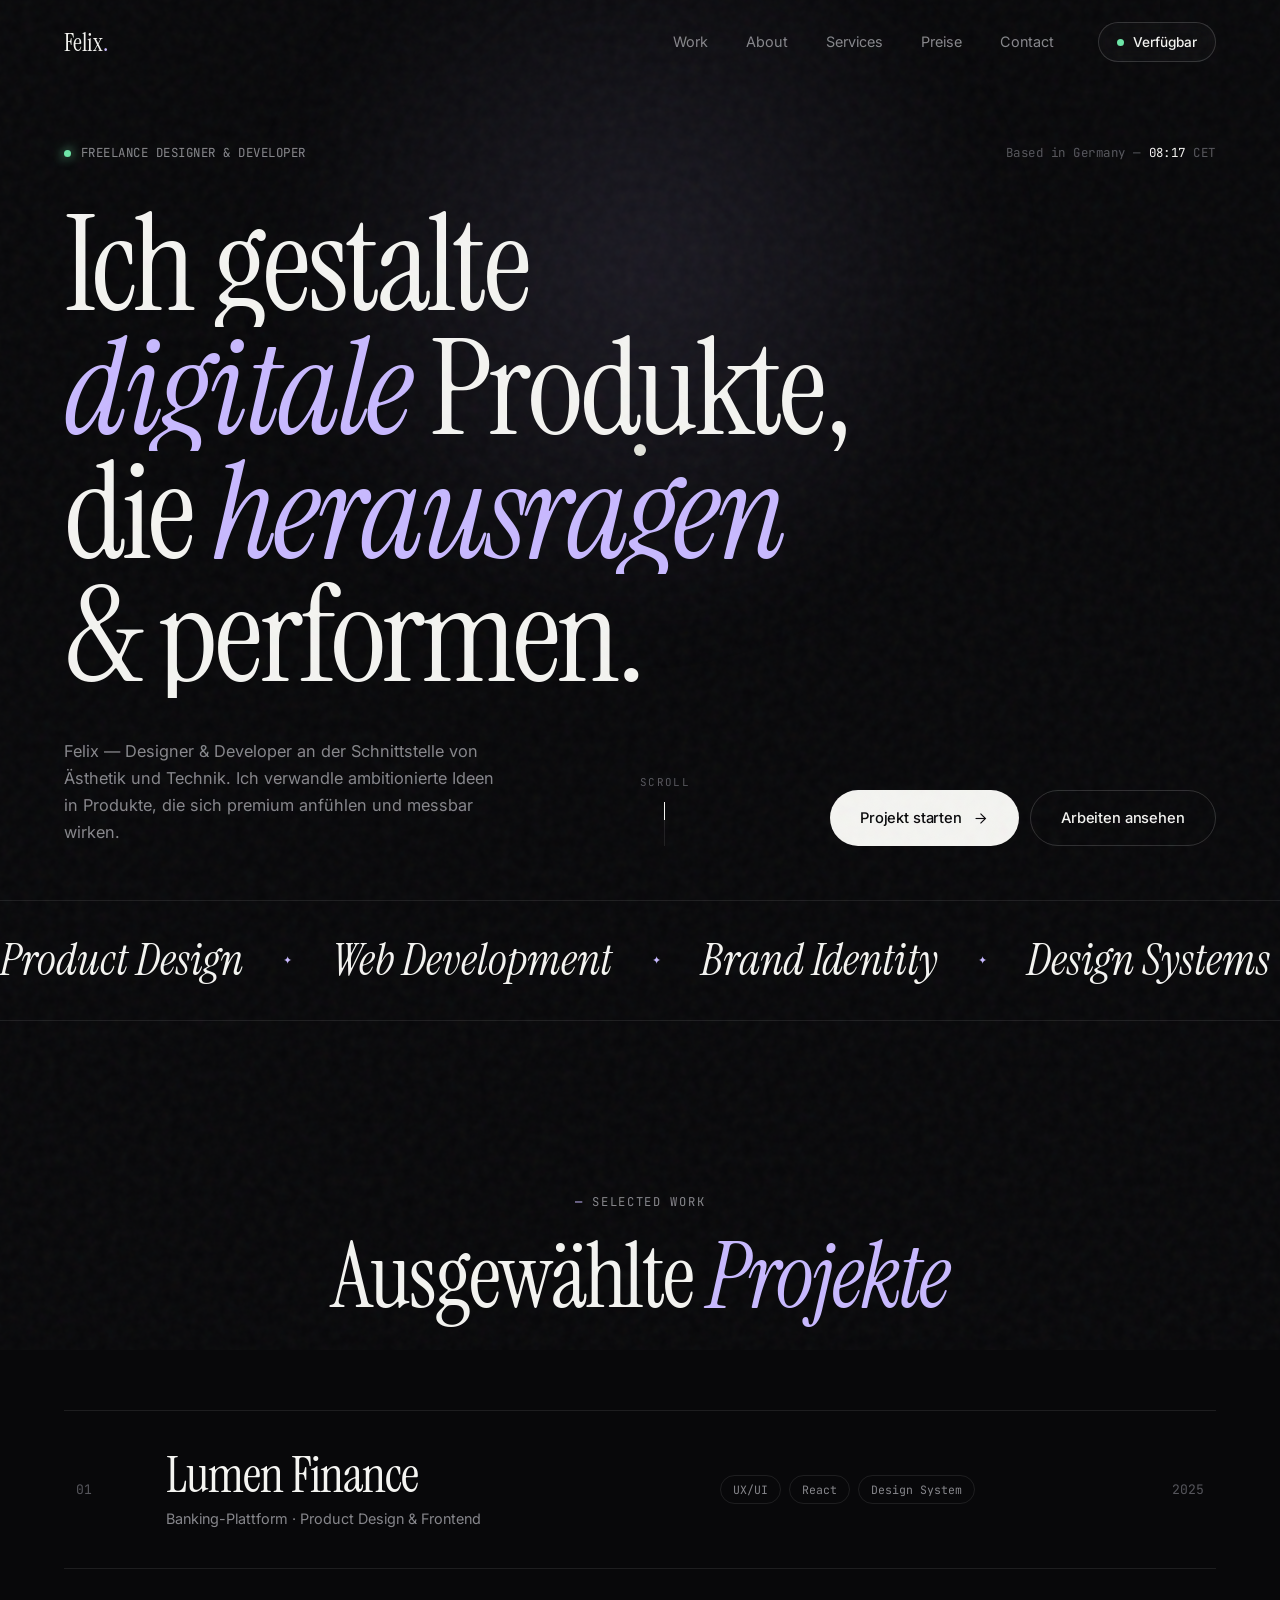
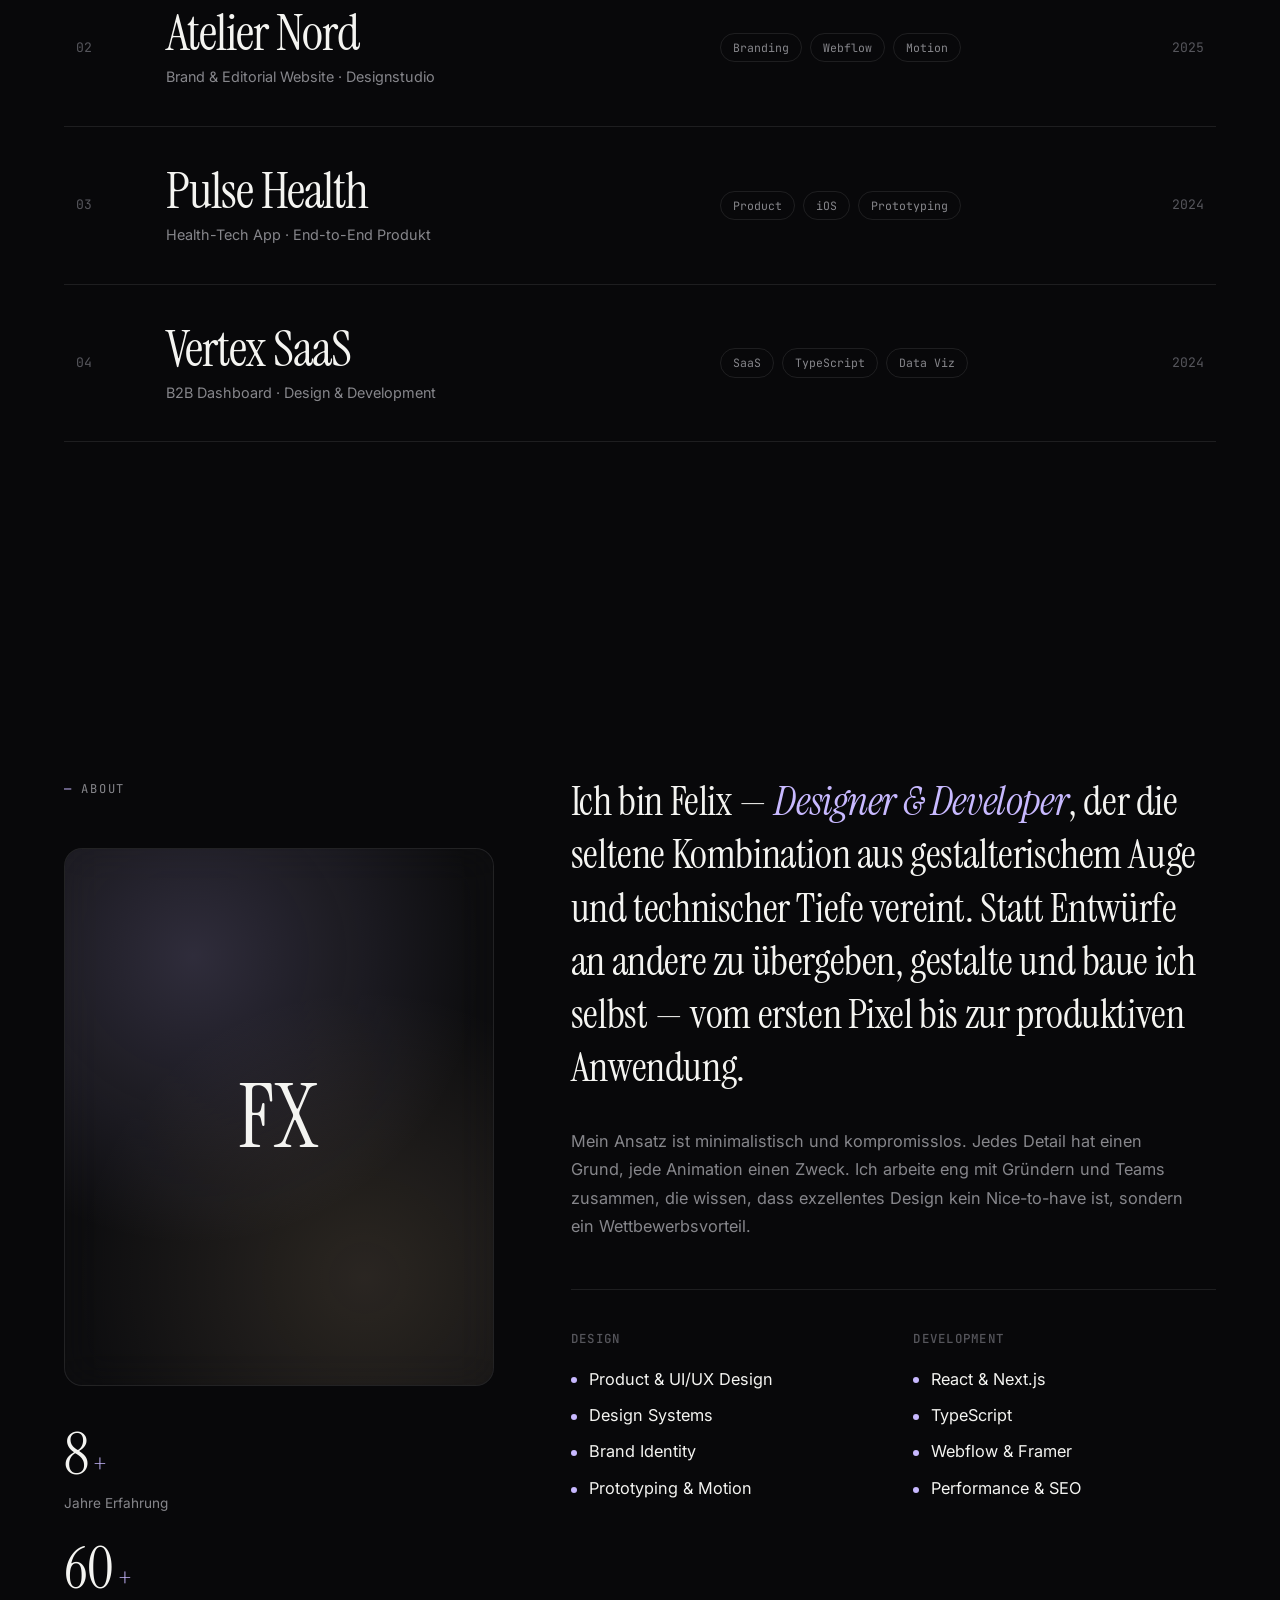
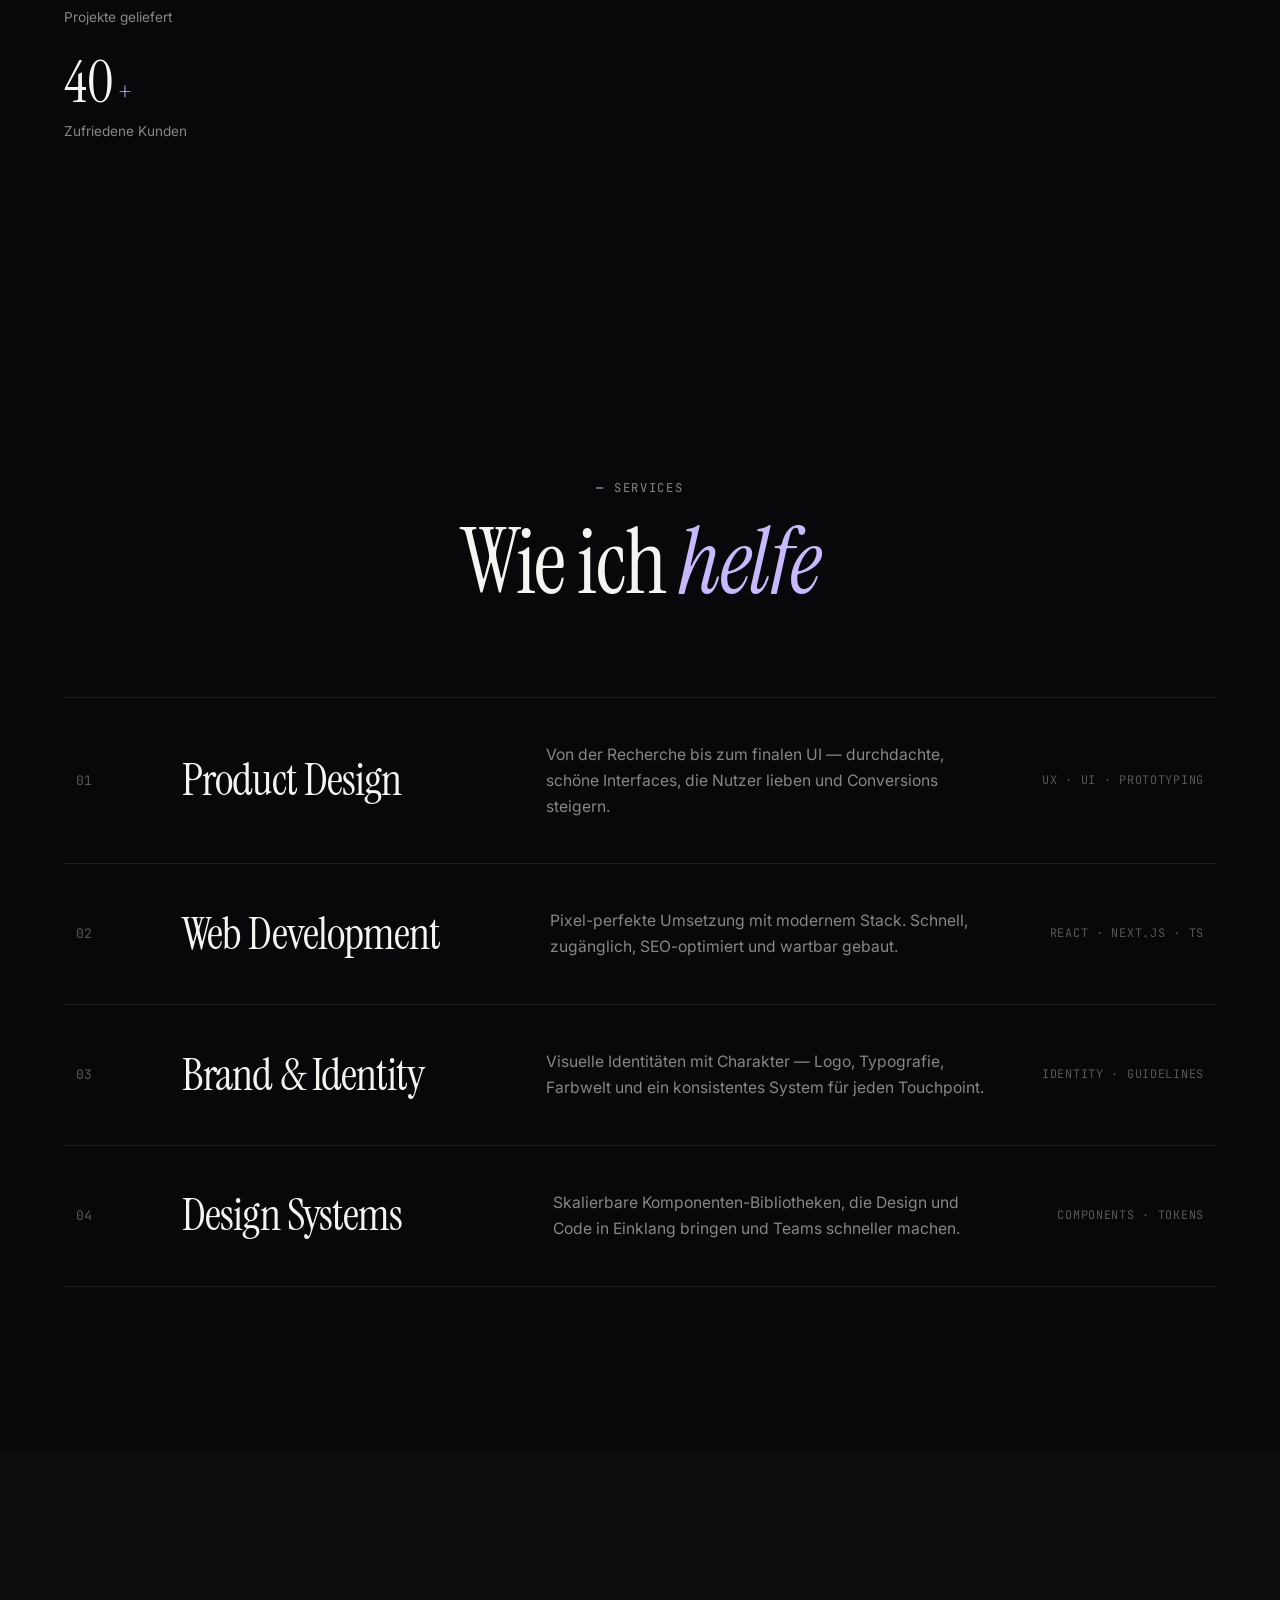
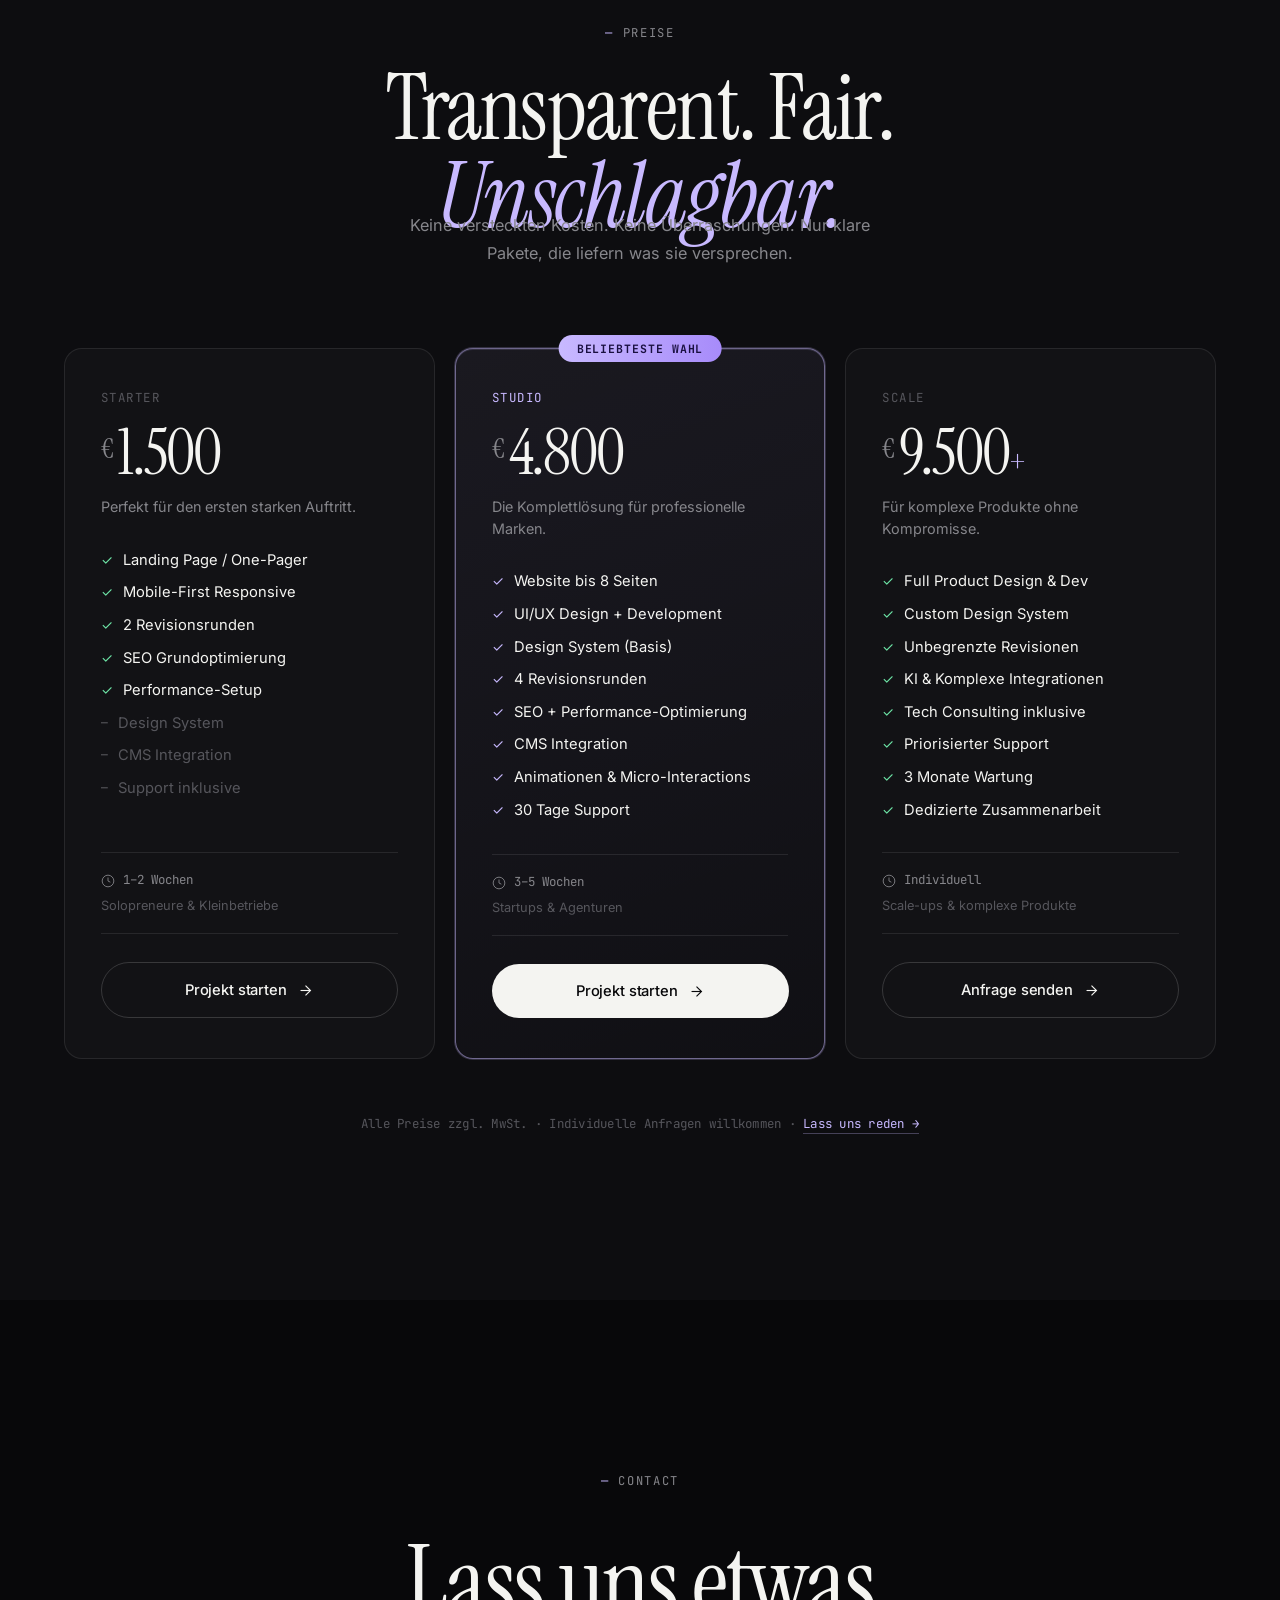
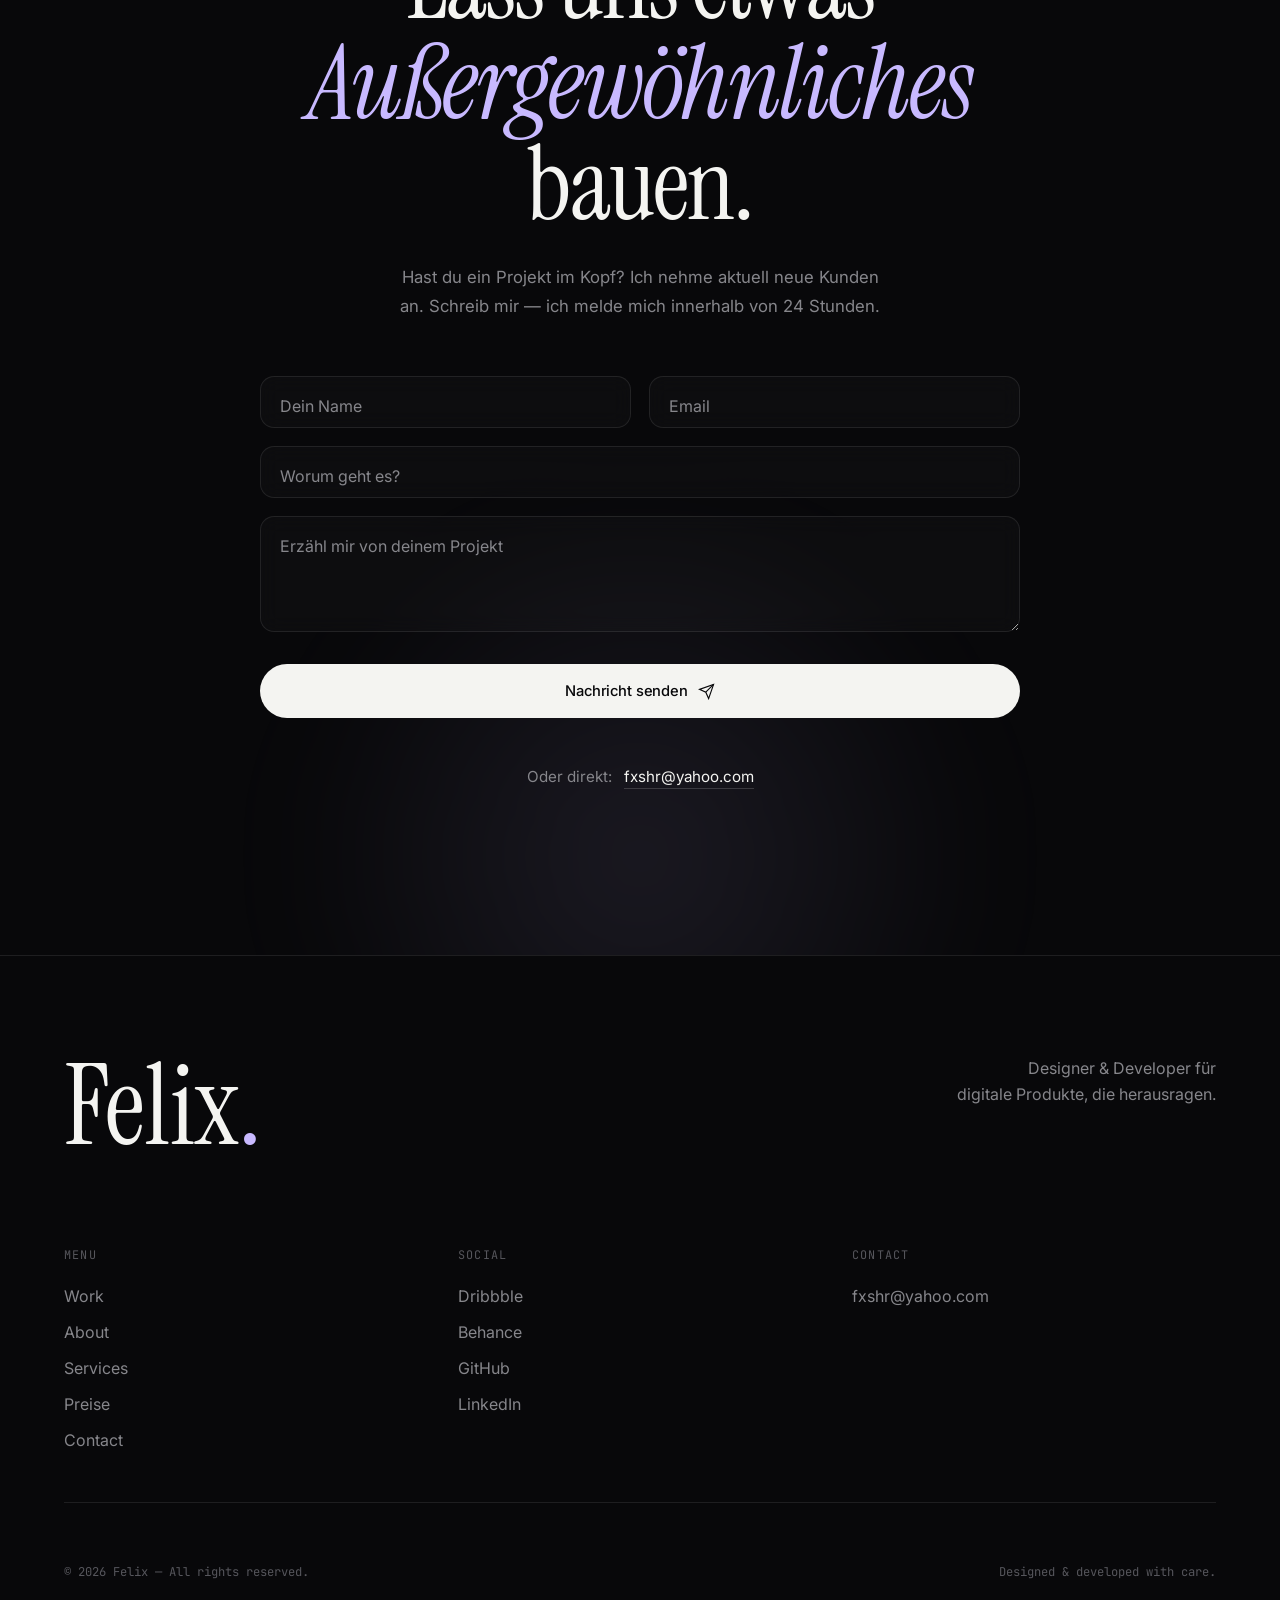
==== commit c488877a: "Fix mobile menu fullscreen + add transparent pricing section Mobile menu: - background: var(--bg) — " ====
--- a/index.html
+++ b/index.html
@@ -73,6 +73,7 @@
         <a href="#work"     class="nav-item" data-cursor="hover"><span>Work</span></a>
         <a href="#about"    class="nav-item" data-cursor="hover"><span>About</span></a>
         <a href="#services" class="nav-item" data-cursor="hover"><span>Services</span></a>
+        <a href="#pricing"  class="nav-item" data-cursor="hover"><span>Preise</span></a>
         <a href="#contact"  class="nav-item" data-cursor="hover"><span>Contact</span></a>
       </nav>
       <a href="#contact" class="nav-cta" data-cursor="hover">
@@ -335,6 +336,129 @@
     </div>
   </section>
 
+  <!-- ===== PRICING ===== -->
+  <section class="section pricing-section" id="pricing">
+    <div class="section-head">
+      <span class="eyebrow" data-reveal>Preise</span>
+      <h2 class="section-title" data-reveal>
+        Transparent. Fair.<br /><em>Unschlagbar.</em>
+      </h2>
+      <p class="pricing-lead" data-reveal>
+        Keine versteckten Kosten. Keine Überraschungen.
+        Nur klare Pakete, die liefern was sie versprechen.
+      </p>
+    </div>
+
+    <div class="pricing-grid">
+
+      <!-- Starter -->
+      <div class="price-card reveal">
+        <div class="pc-header">
+          <span class="pc-tier">Starter</span>
+          <div class="pc-price">
+            <span class="pc-currency">€</span>
+            <span class="pc-amount">1.500</span>
+          </div>
+          <p class="pc-tagline">Perfekt für den ersten starken Auftritt.</p>
+        </div>
+        <ul class="pc-features">
+          <li><span class="pc-check">✓</span> Landing Page / One-Pager</li>
+          <li><span class="pc-check">✓</span> Mobile-First Responsive</li>
+          <li><span class="pc-check">✓</span> 2 Revisionsrunden</li>
+          <li><span class="pc-check">✓</span> SEO Grundoptimierung</li>
+          <li><span class="pc-check">✓</span> Performance-Setup</li>
+          <li class="pc-muted"><span class="pc-dash">–</span> Design System</li>
+          <li class="pc-muted"><span class="pc-dash">–</span> CMS Integration</li>
+          <li class="pc-muted"><span class="pc-dash">–</span> Support inklusive</li>
+        </ul>
+        <div class="pc-meta">
+          <span class="pc-time">
+            <svg viewBox="0 0 24 24" fill="none" stroke="currentColor" stroke-width="1.5"><circle cx="12" cy="12" r="10"/><polyline points="12 6 12 12 16 14"/></svg>
+            1–2 Wochen
+          </span>
+          <span class="pc-best">Solopreneure &amp; Kleinbetriebe</span>
+        </div>
+        <a href="#contact" class="btn btn-line pc-cta" data-cursor="hover">
+          <span>Projekt starten</span>
+          <svg viewBox="0 0 24 24" fill="none" stroke="currentColor" stroke-width="1.6"><line x1="5" y1="12" x2="19" y2="12"/><polyline points="12 5 19 12 12 19"/></svg>
+        </a>
+      </div>
+
+      <!-- Studio — Featured -->
+      <div class="price-card price-featured reveal">
+        <div class="pc-badge">Beliebteste Wahl</div>
+        <div class="pc-header">
+          <span class="pc-tier">Studio</span>
+          <div class="pc-price">
+            <span class="pc-currency">€</span>
+            <span class="pc-amount">4.800</span>
+          </div>
+          <p class="pc-tagline">Die Komplettlösung für professionelle Marken.</p>
+        </div>
+        <ul class="pc-features">
+          <li><span class="pc-check">✓</span> Website bis 8 Seiten</li>
+          <li><span class="pc-check">✓</span> UI/UX Design + Development</li>
+          <li><span class="pc-check">✓</span> Design System (Basis)</li>
+          <li><span class="pc-check">✓</span> 4 Revisionsrunden</li>
+          <li><span class="pc-check">✓</span> SEO + Performance-Optimierung</li>
+          <li><span class="pc-check">✓</span> CMS Integration</li>
+          <li><span class="pc-check">✓</span> Animationen &amp; Micro-Interactions</li>
+          <li><span class="pc-check">✓</span> 30 Tage Support</li>
+        </ul>
+        <div class="pc-meta">
+          <span class="pc-time">
+            <svg viewBox="0 0 24 24" fill="none" stroke="currentColor" stroke-width="1.5"><circle cx="12" cy="12" r="10"/><polyline points="12 6 12 12 16 14"/></svg>
+            3–5 Wochen
+          </span>
+          <span class="pc-best">Startups &amp; Agenturen</span>
+        </div>
+        <a href="#contact" class="btn btn-light pc-cta magnetic" data-cursor="hover">
+          <span>Projekt starten</span>
+          <svg viewBox="0 0 24 24" fill="none" stroke="currentColor" stroke-width="1.6"><line x1="5" y1="12" x2="19" y2="12"/><polyline points="12 5 19 12 12 19"/></svg>
+        </a>
+      </div>
+
+      <!-- Scale -->
+      <div class="price-card reveal">
+        <div class="pc-header">
+          <span class="pc-tier">Scale</span>
+          <div class="pc-price">
+            <span class="pc-currency">€</span>
+            <span class="pc-amount">9.500<span class="pc-plus">+</span></span>
+          </div>
+          <p class="pc-tagline">Für komplexe Produkte ohne Kompromisse.</p>
+        </div>
+        <ul class="pc-features">
+          <li><span class="pc-check">✓</span> Full Product Design &amp; Dev</li>
+          <li><span class="pc-check">✓</span> Custom Design System</li>
+          <li><span class="pc-check">✓</span> Unbegrenzte Revisionen</li>
+          <li><span class="pc-check">✓</span> KI &amp; Komplexe Integrationen</li>
+          <li><span class="pc-check">✓</span> Tech Consulting inklusive</li>
+          <li><span class="pc-check">✓</span> Priorisierter Support</li>
+          <li><span class="pc-check">✓</span> 3 Monate Wartung</li>
+          <li><span class="pc-check">✓</span> Dedizierte Zusammenarbeit</li>
+        </ul>
+        <div class="pc-meta">
+          <span class="pc-time">
+            <svg viewBox="0 0 24 24" fill="none" stroke="currentColor" stroke-width="1.5"><circle cx="12" cy="12" r="10"/><polyline points="12 6 12 12 16 14"/></svg>
+            Individuell
+          </span>
+          <span class="pc-best">Scale-ups &amp; komplexe Produkte</span>
+        </div>
+        <a href="#contact" class="btn btn-line pc-cta" data-cursor="hover">
+          <span>Anfrage senden</span>
+          <svg viewBox="0 0 24 24" fill="none" stroke="currentColor" stroke-width="1.6"><line x1="5" y1="12" x2="19" y2="12"/><polyline points="12 5 19 12 12 19"/></svg>
+        </a>
+      </div>
+
+    </div>
+
+    <p class="pricing-note" data-reveal>
+      Alle Preise zzgl. MwSt. · Individuelle Anfragen willkommen ·
+      <a href="#contact" data-cursor="hover">Lass uns reden →</a>
+    </p>
+  </section>
+
   <!-- ===== CONTACT ===== -->
   <section class="section contact" id="contact">
     <div class="contact-glow" aria-hidden="true"></div>
@@ -395,7 +519,8 @@
         <a href="#work" data-cursor="hover">Work</a>
         <a href="#about" data-cursor="hover">About</a>
         <a href="#services" data-cursor="hover">Services</a>
-        <a href="#contact" data-cursor="hover">Contact</a>
+        <a href="#pricing"  data-cursor="hover">Preise</a>
+        <a href="#contact"  data-cursor="hover">Contact</a>
       </div>
       <div class="footer-col">
         <span class="fc-head">Social</span>
--- a/style.css
+++ b/style.css
@@ -778,21 +778,40 @@
   .nav-menu.open {
     display: flex;
     flex-direction: column;
-    gap: 4px;
+    justify-content: center;
+    gap: 0;
     position: fixed;
     inset: 0;
-    padding: 110px var(--pad) var(--pad);
-    background: rgba(8,8,10,.85);
-    backdrop-filter: blur(30px);
-    z-index: 790;
+    padding: 90px var(--pad) clamp(40px, 8vh, 80px);
+    background: var(--bg);
+    z-index: 795;
+    overflow-y: auto;
   }
   .nav-menu.open .nav-item {
     font-family: var(--serif);
-    font-size: 2.4rem;
+    font-size: clamp(2.6rem, 11vw, 4.2rem);
     height: auto;
-    padding: 12px 0;
+    padding: clamp(14px, 3vw, 22px) 0;
     color: var(--text);
+    border-bottom: 1px solid var(--border);
+    display: flex;
+    justify-content: space-between;
+    align-items: center;
+    letter-spacing: -.02em;
+    font-style: italic;
+    transition: color .3s var(--ease), padding-left .4s var(--ease);
   }
+  .nav-menu.open .nav-item:first-child { border-top: 1px solid var(--border); }
+  .nav-menu.open .nav-item:hover { color: var(--accent); padding-left: 12px; }
+  .nav-menu.open .nav-item::after {
+    content: '→';
+    font-style: normal;
+    font-family: var(--sans);
+    font-size: .4em;
+    color: var(--muted-2);
+    transition: transform .3s var(--ease), color .3s var(--ease);
+  }
+  .nav-menu.open .nav-item:hover::after { transform: translateX(6px); color: var(--accent); }
   .nav-menu.open .nav-item::before { display: none; }
 
   .hero-bottom { grid-template-columns: 1fr; gap: 28px; }
@@ -817,6 +836,178 @@
   .hero-top { font-size: .7rem; }
 }
 
+/* === PRICING === */
+.pricing-section { background: var(--bg-soft); }
+.pricing-lead {
+  max-width: 500px;
+  margin: 0 auto;
+  text-align: center;
+  font-size: 1.02rem;
+  color: var(--muted);
+  line-height: 1.7;
+  margin-top: -28px;
+}
+.section-head { text-align: center; }
+.pricing-section .section-head { margin-bottom: clamp(48px, 7vw, 80px); }
+
+.pricing-grid {
+  display: grid;
+  grid-template-columns: repeat(3, 1fr);
+  gap: 20px;
+  max-width: 1160px;
+  margin: 0 auto;
+  align-items: stretch;
+}
+
+.price-card {
+  display: flex;
+  flex-direction: column;
+  padding: 40px 36px;
+  border-radius: var(--radius);
+  border: 1px solid var(--border);
+  background: var(--surface);
+  position: relative;
+  transition: border-color .4s var(--ease), transform .4s var(--ease), box-shadow .4s var(--ease);
+}
+.price-card:hover {
+  transform: translateY(-6px);
+  border-color: var(--border-2);
+  box-shadow: 0 24px 60px rgba(0,0,0,.4);
+}
+
+.price-featured {
+  border-color: rgba(200,185,255,.5);
+  background: linear-gradient(160deg, rgba(200,185,255,.07) 0%, rgba(200,185,255,.02) 100%);
+  box-shadow: 0 0 0 1px rgba(200,185,255,.2), inset 0 1px 0 rgba(200,185,255,.15);
+}
+.price-featured:hover {
+  border-color: rgba(200,185,255,.75);
+  box-shadow: 0 24px 60px rgba(200,185,255,.12), 0 0 0 1px rgba(200,185,255,.3);
+}
+
+.pc-badge {
+  position: absolute;
+  top: -14px; left: 50%;
+  transform: translateX(-50%);
+  background: linear-gradient(90deg, var(--accent), #a78bfa);
+  color: #1a1040;
+  font-family: var(--mono);
+  font-size: .72rem;
+  font-weight: 700;
+  letter-spacing: .08em;
+  text-transform: uppercase;
+  padding: 5px 18px;
+  border-radius: 50px;
+  white-space: nowrap;
+}
+
+.pc-header { margin-bottom: 32px; }
+.pc-tier {
+  display: block;
+  font-family: var(--mono);
+  font-size: .78rem;
+  text-transform: uppercase;
+  letter-spacing: .12em;
+  color: var(--muted-2);
+  margin-bottom: 16px;
+}
+.price-featured .pc-tier { color: var(--accent); }
+
+.pc-price {
+  display: flex;
+  align-items: baseline;
+  gap: 4px;
+  margin-bottom: 12px;
+}
+.pc-currency {
+  font-family: var(--serif);
+  font-size: 1.6rem;
+  color: var(--muted);
+  align-self: flex-start;
+  margin-top: 8px;
+}
+.pc-amount {
+  font-family: var(--serif);
+  font-size: clamp(3rem, 7vw, 4rem);
+  line-height: .95;
+  letter-spacing: -.03em;
+}
+.pc-plus { font-size: .5em; color: var(--accent); }
+.pc-tagline { font-size: .9rem; color: var(--muted); line-height: 1.5; }
+
+.pc-features {
+  list-style: none;
+  display: flex;
+  flex-direction: column;
+  gap: 12px;
+  flex: 1;
+  margin-bottom: 32px;
+}
+.pc-features li {
+  display: flex;
+  align-items: flex-start;
+  gap: 10px;
+  font-size: .92rem;
+  color: var(--text);
+  line-height: 1.4;
+}
+.pc-features li.pc-muted { color: var(--muted-2); }
+.pc-check {
+  flex-shrink: 0;
+  color: var(--green);
+  font-size: .85rem;
+  margin-top: 1px;
+}
+.pc-dash {
+  flex-shrink: 0;
+  color: var(--muted-2);
+  font-size: .85rem;
+}
+.price-featured .pc-check { color: var(--accent); }
+
+.pc-meta {
+  display: flex;
+  flex-direction: column;
+  gap: 6px;
+  padding: 18px 0;
+  border-top: 1px solid var(--border);
+  border-bottom: 1px solid var(--border);
+  margin-bottom: 28px;
+}
+.pc-time {
+  display: flex;
+  align-items: center;
+  gap: 8px;
+  font-family: var(--mono);
+  font-size: .78rem;
+  color: var(--muted);
+}
+.pc-time svg { width: 14px; height: 14px; flex-shrink: 0; }
+.pc-best { font-size: .8rem; color: var(--muted-2); }
+
+.pc-cta { width: 100%; justify-content: center; }
+
+.pricing-note {
+  text-align: center;
+  font-family: var(--mono);
+  font-size: .78rem;
+  color: var(--muted-2);
+  margin-top: clamp(36px, 5vw, 56px);
+  letter-spacing: .02em;
+}
+.pricing-note a {
+  color: var(--accent);
+  border-bottom: 1px solid rgba(200,185,255,.3);
+  padding-bottom: 1px;
+  transition: border-color .3s var(--ease);
+}
+.pricing-note a:hover { border-color: var(--accent); }
+
+@media (max-width: 900px) {
+  .pricing-grid { grid-template-columns: 1fr; max-width: 480px; }
+  .price-card { padding: 36px 28px; }
+}
+
 @media (prefers-reduced-motion: reduce) {
   *, *::before, *::after { animation-duration: .01ms !important; transition-duration: .01ms !important; }
   .grain { display: none; }
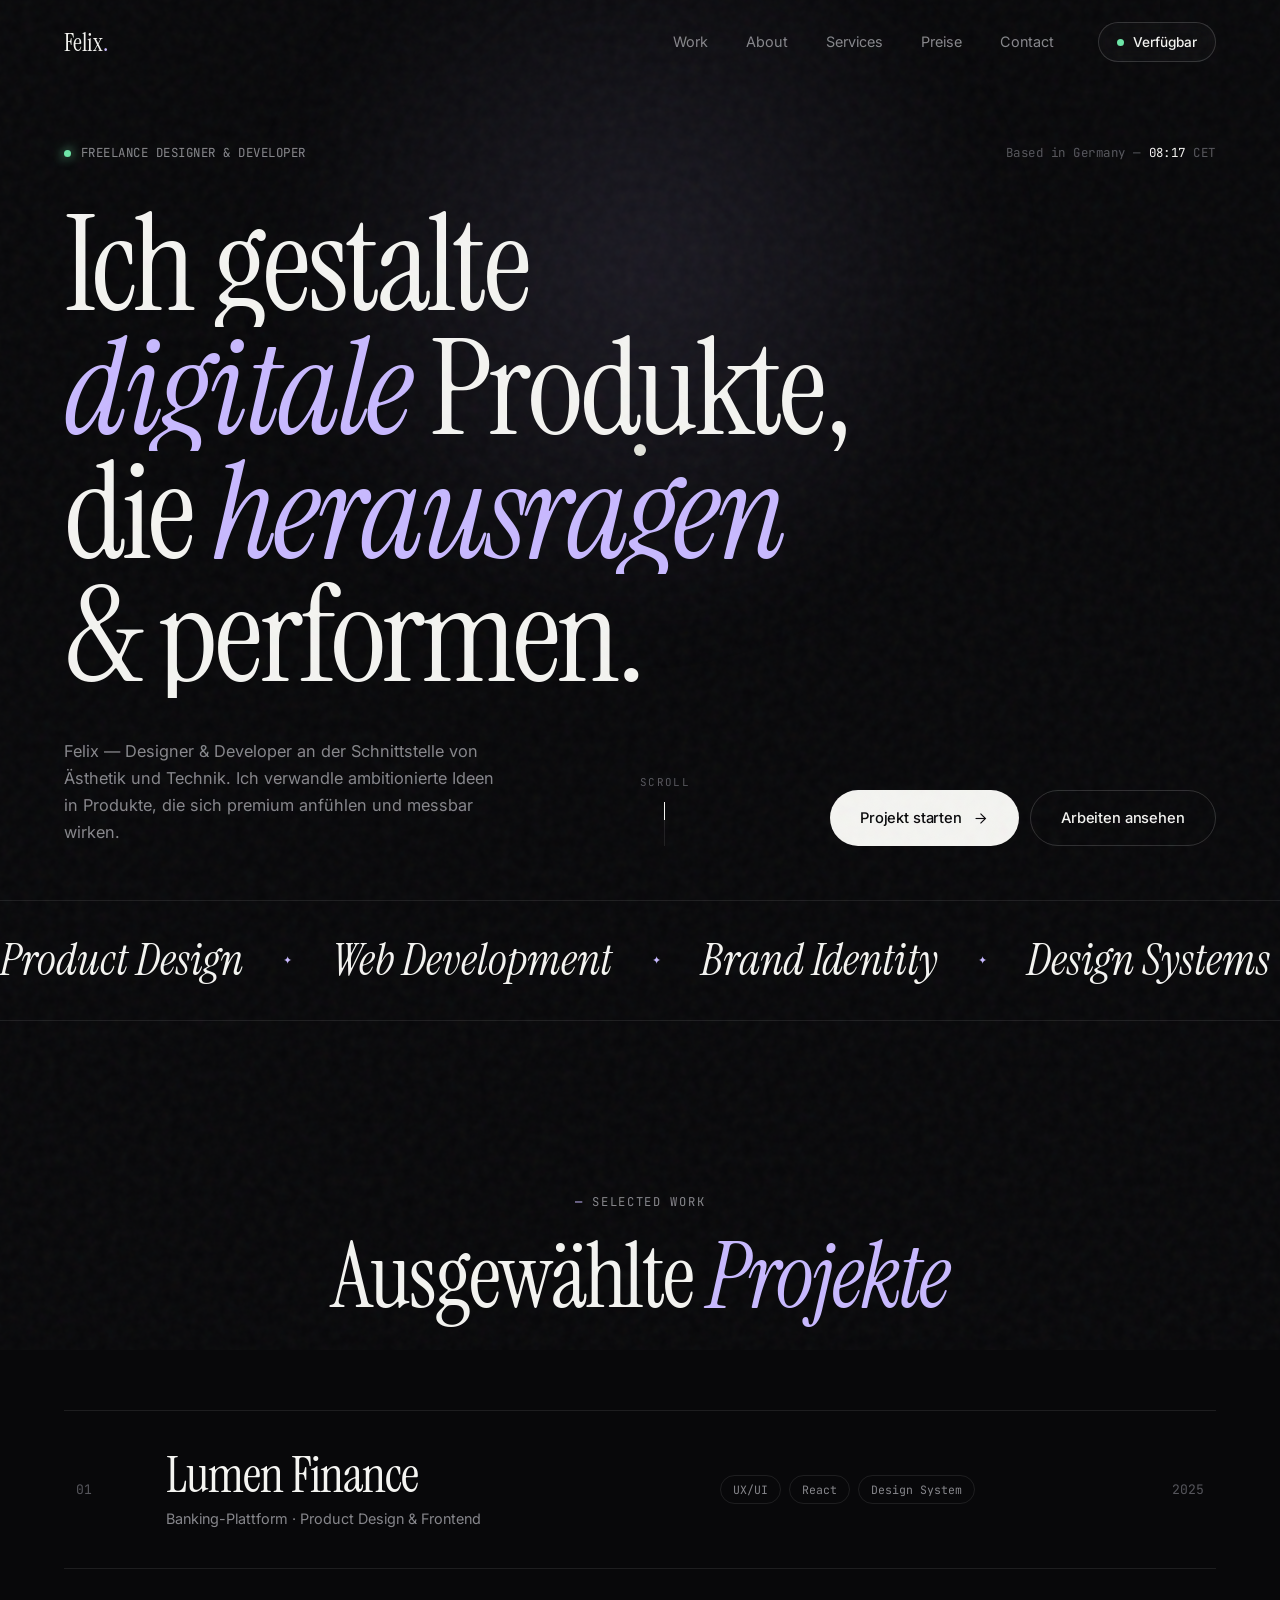
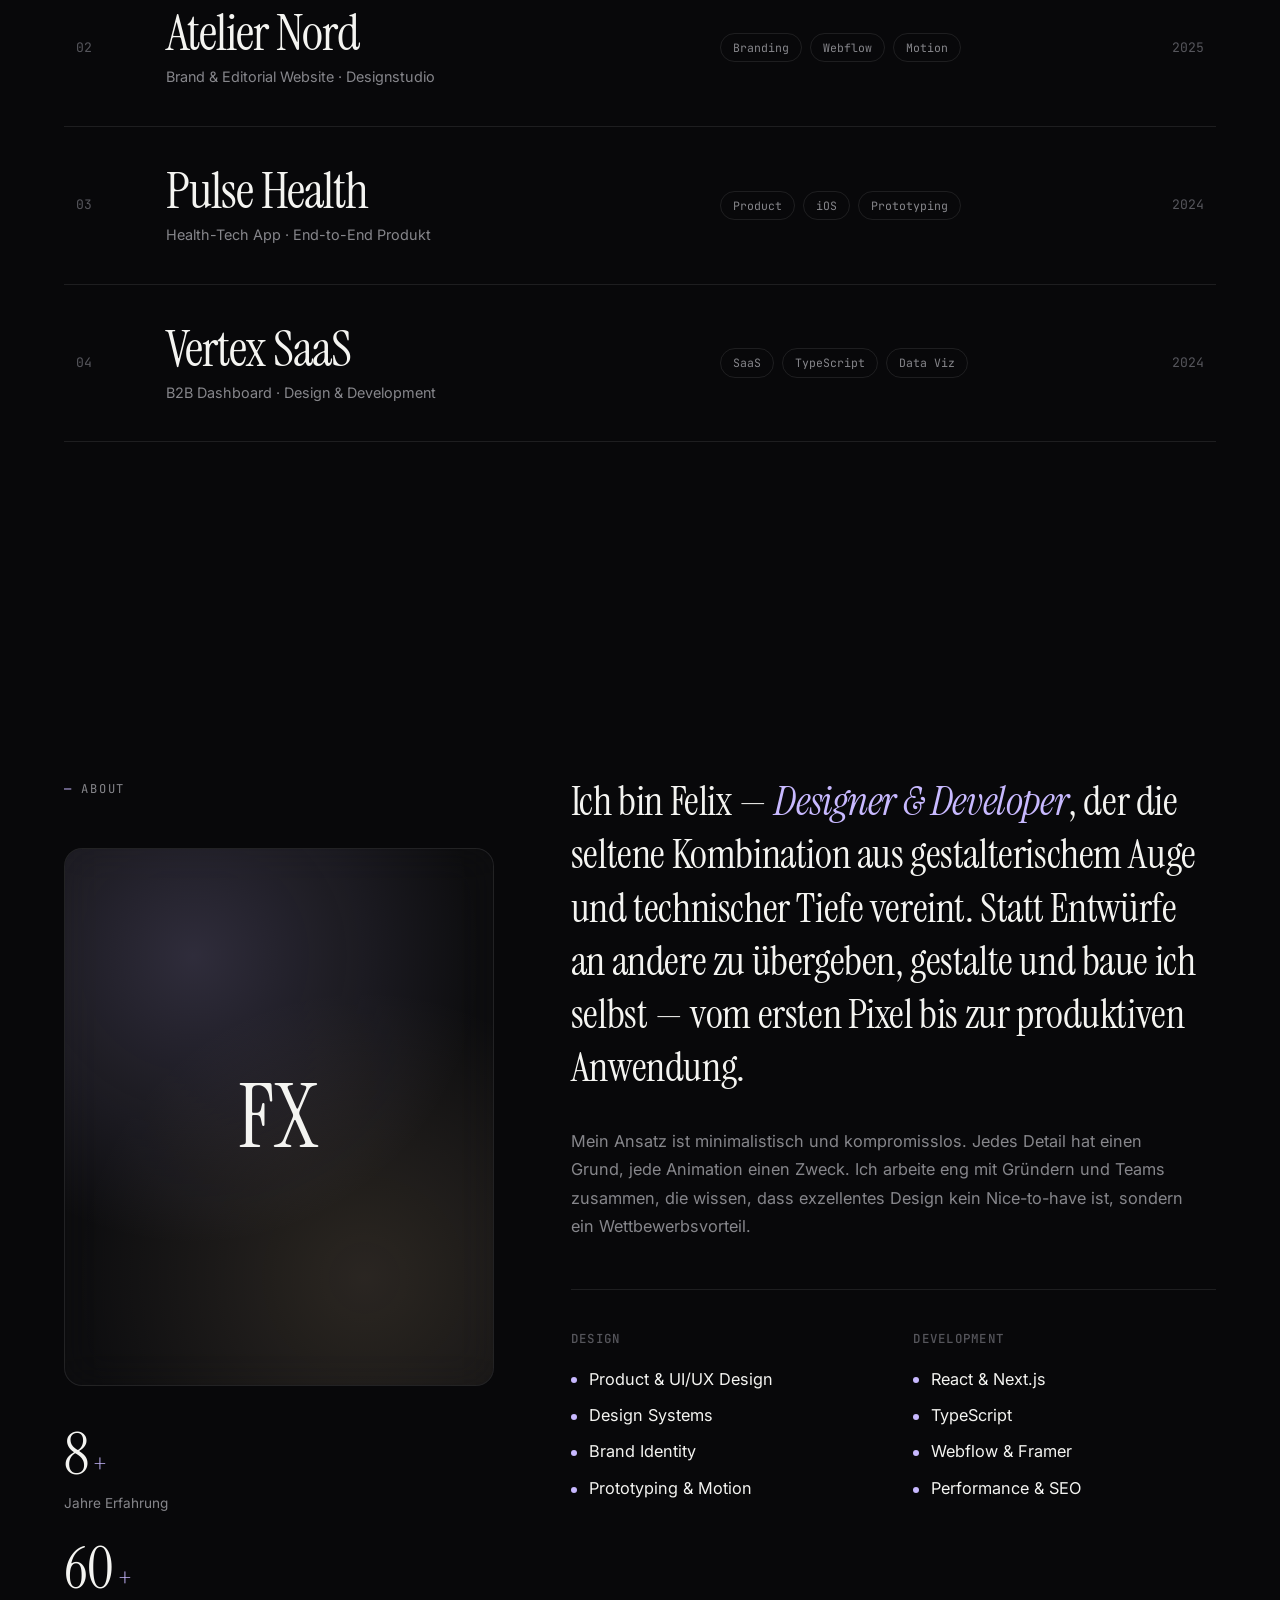
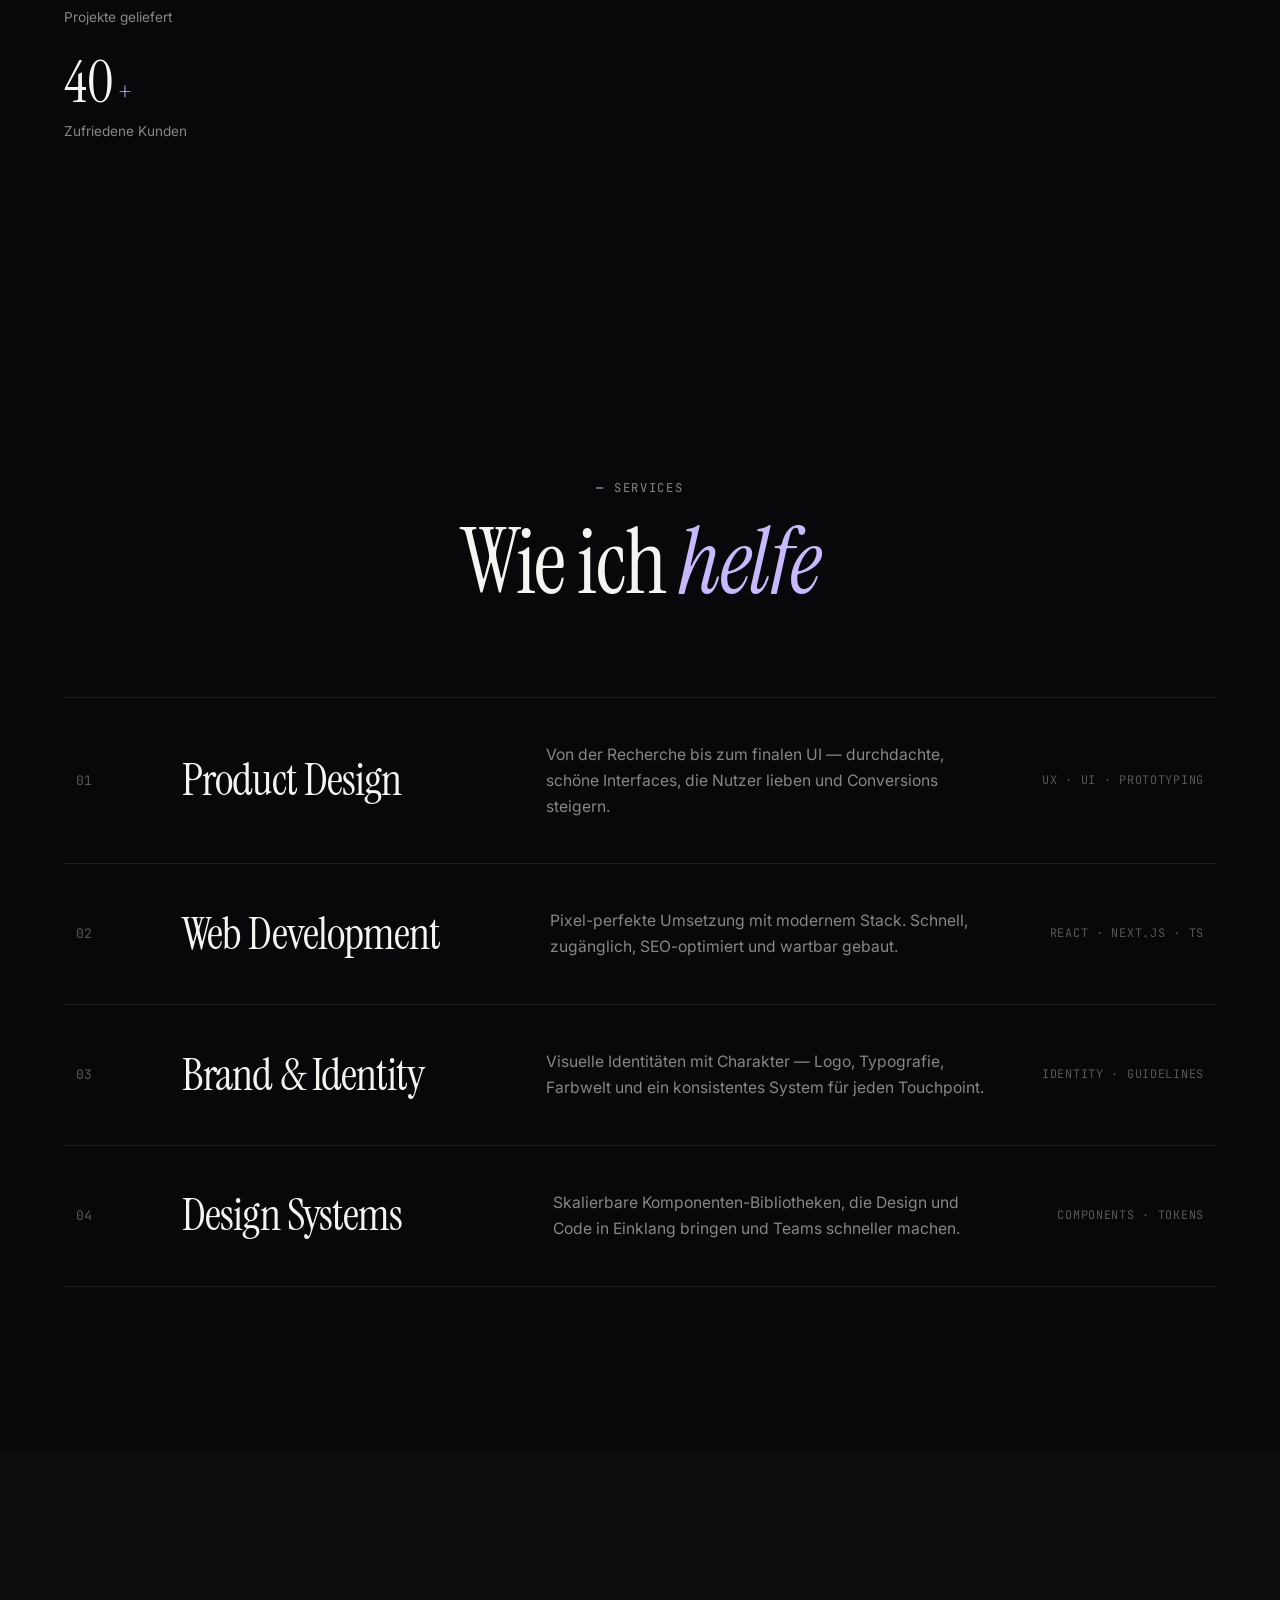
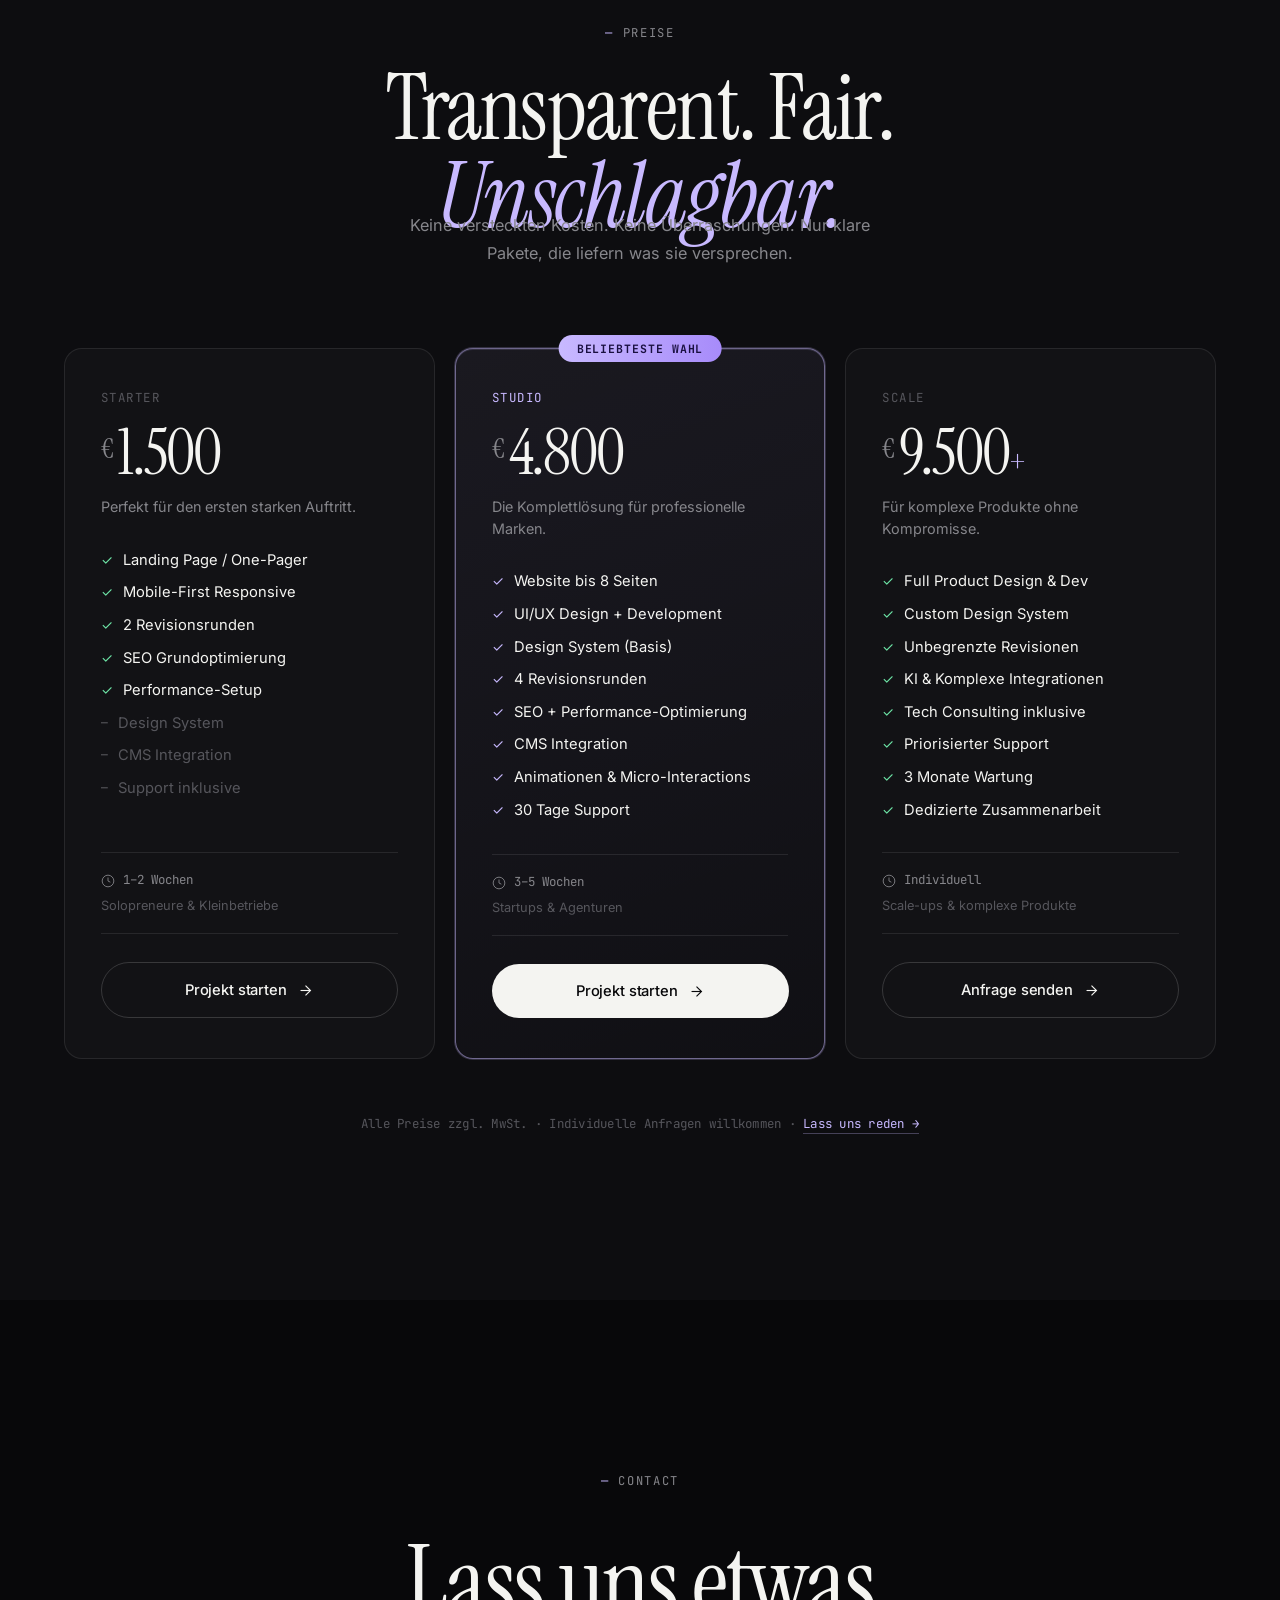
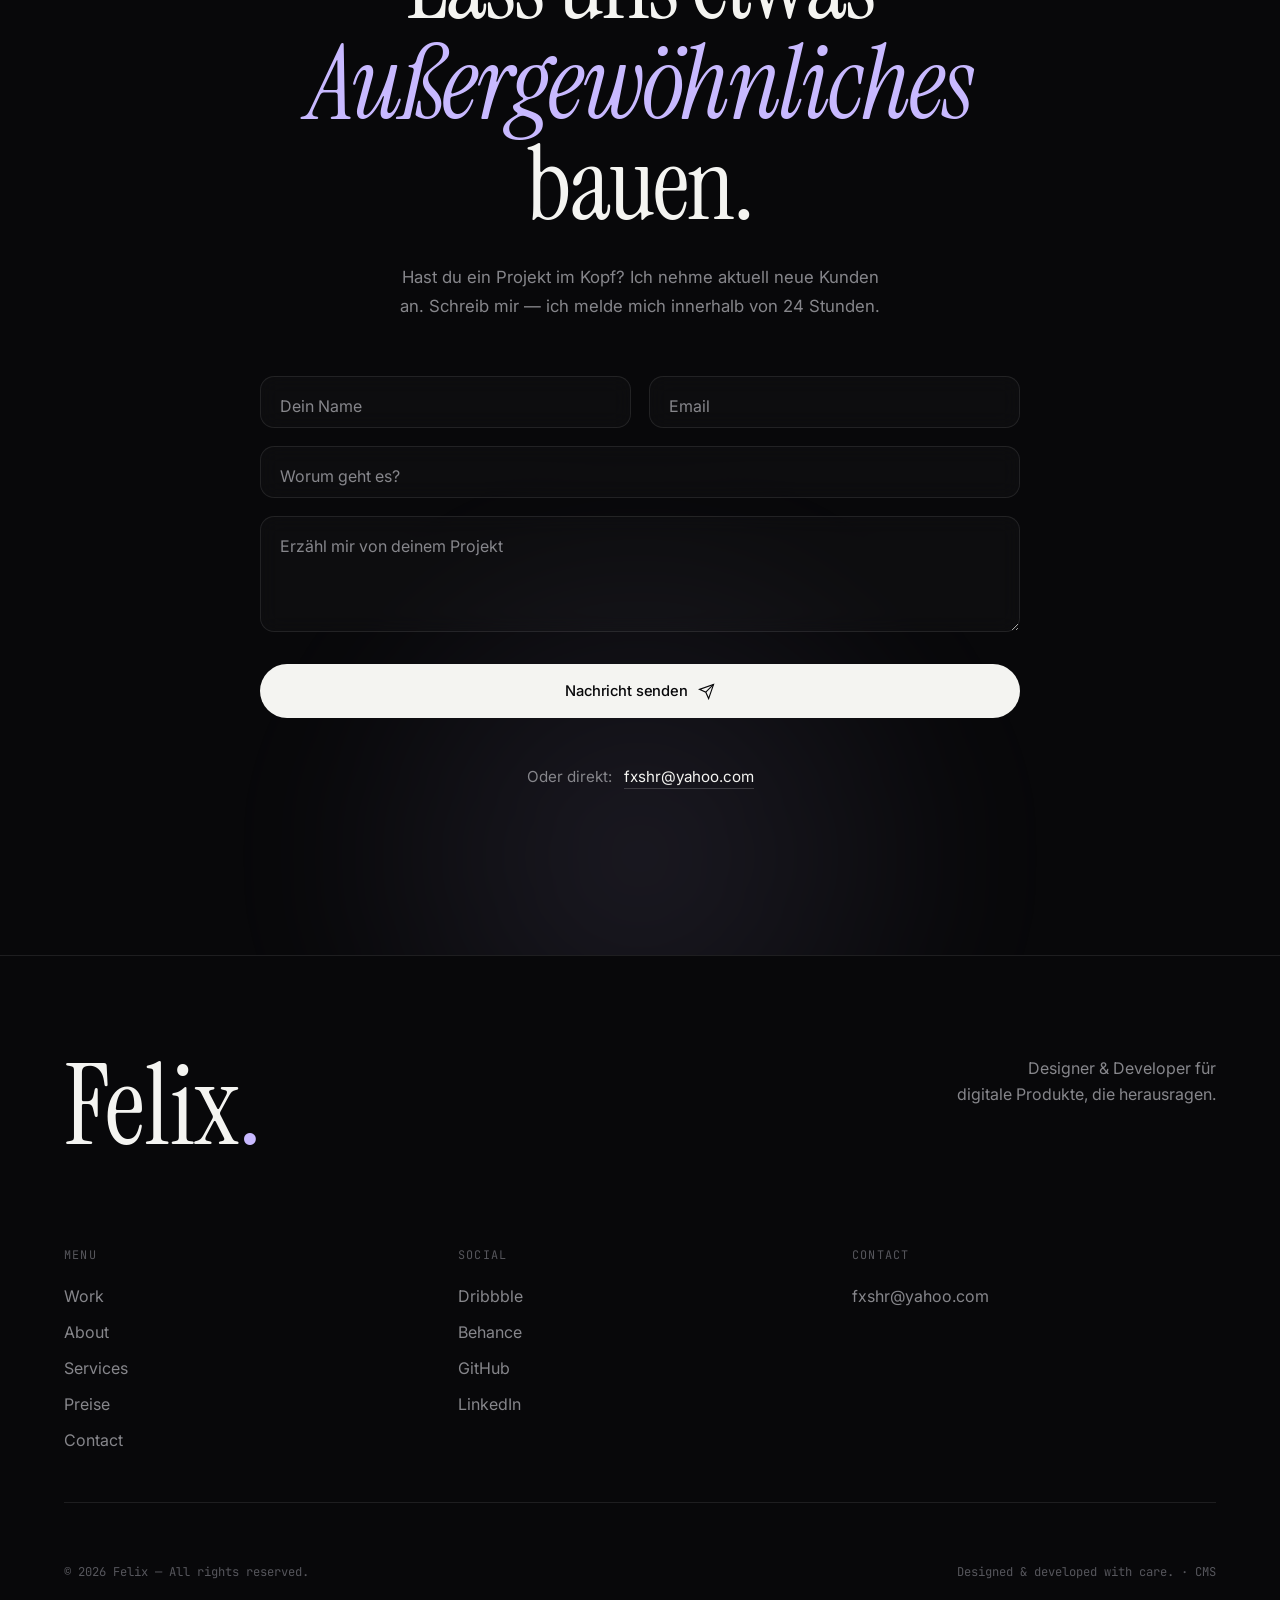
==== commit c9e63c83: "Add CMS, rebuild mobile menu, scroll progress CMS: - content.json as single source of truth for all " ====
--- a/index.html
+++ b/index.html
@@ -48,6 +48,9 @@
   <!-- Grain overlay -->
   <div class="grain" aria-hidden="true"></div>
 
+  <!-- Scroll progress -->
+  <div class="progress" id="progressBar" aria-hidden="true"></div>
+
   <!-- Custom cursor -->
   <div class="cursor" id="cursor" aria-hidden="true"></div>
 
@@ -75,6 +78,16 @@
         <a href="#services" class="nav-item" data-cursor="hover"><span>Services</span></a>
         <a href="#pricing"  class="nav-item" data-cursor="hover"><span>Preise</span></a>
         <a href="#contact"  class="nav-item" data-cursor="hover"><span>Contact</span></a>
+        <div class="menu-footer">
+          <div class="mf-left">
+            <span class="mf-label">Direkt erreichen</span>
+            <a href="mailto:fxshr@yahoo.com" class="mf-mail" data-cursor="hover">fxshr@yahoo.com</a>
+          </div>
+          <div class="mf-right">
+            <span class="cta-status"></span>
+            <span>Verfügbar für Projekte</span>
+          </div>
+        </div>
       </nav>
       <a href="#contact" class="nav-cta" data-cursor="hover">
         <span class="cta-status"></span>
@@ -536,7 +549,7 @@
     </div>
     <div class="footer-bottom">
       <span>© 2026 Felix — All rights reserved.</span>
-      <span>Designed &amp; developed with care.</span>
+      <span>Designed &amp; developed with care. · <a href="admin.html" class="cms-link" data-cursor="hover">CMS</a></span>
     </div>
   </footer>
 
--- a/style.css
+++ b/style.css
@@ -71,6 +71,22 @@
   70% { transform: translate(4%,2%); }
   90% { transform: translate(-3%,3%); }
 }
+
+/* === SCROLL PROGRESS === */
+.progress {
+  position: fixed;
+  top: 0; left: 0;
+  height: 2px;
+  width: 100%;
+  background: linear-gradient(90deg, var(--accent), #a78bfa);
+  transform-origin: left;
+  transform: scaleX(0);
+  z-index: 900;
+  pointer-events: none;
+}
+
+/* === MENU FOOTER (mobile fullscreen menu) === */
+.menu-footer { display: none; }
 
 /* === CUSTOM CURSOR === */
 .cursor {
@@ -782,37 +798,107 @@
     gap: 0;
     position: fixed;
     inset: 0;
-    padding: 90px var(--pad) clamp(40px, 8vh, 80px);
+    padding: 100px var(--pad) clamp(28px, 5vh, 48px);
     background: var(--bg);
     z-index: 795;
     overflow-y: auto;
+    counter-reset: menu;
+  }
+  .nav-menu.open::before {
+    content: '';
+    position: fixed;
+    top: -25%; right: -35%;
+    width: 90vw; height: 90vw;
+    background: radial-gradient(circle, rgba(200,185,255,.09) 0%, transparent 60%);
+    filter: blur(40px);
+    pointer-events: none;
   }
   .nav-menu.open .nav-item {
     font-family: var(--serif);
-    font-size: clamp(2.6rem, 11vw, 4.2rem);
+    font-size: clamp(2.6rem, 11vw, 4.4rem);
     height: auto;
-    padding: clamp(14px, 3vw, 22px) 0;
+    padding: clamp(12px, 2.6vw, 20px) 0;
     color: var(--text);
     border-bottom: 1px solid var(--border);
     display: flex;
-    justify-content: space-between;
-    align-items: center;
+    align-items: baseline;
+    gap: 18px;
     letter-spacing: -.02em;
     font-style: italic;
+    line-height: 1;
+    overflow: visible;
+    opacity: 0;
+    animation: menuItemIn .65s var(--ease) forwards;
     transition: color .3s var(--ease), padding-left .4s var(--ease);
   }
-  .nav-menu.open .nav-item:first-child { border-top: 1px solid var(--border); }
-  .nav-menu.open .nav-item:hover { color: var(--accent); padding-left: 12px; }
+  .nav-menu.open .nav-item:nth-child(1) { animation-delay: .06s; }
+  .nav-menu.open .nav-item:nth-child(2) { animation-delay: .13s; }
+  .nav-menu.open .nav-item:nth-child(3) { animation-delay: .20s; }
+  .nav-menu.open .nav-item:nth-child(4) { animation-delay: .27s; }
+  .nav-menu.open .nav-item:nth-child(5) { animation-delay: .34s; }
+  .nav-menu.open .nav-item:first-of-type { border-top: 1px solid var(--border); }
+  .nav-menu.open .nav-item:hover,
+  .nav-menu.open .nav-item:active { color: var(--accent); padding-left: 12px; }
+  .nav-menu.open .nav-item::before {
+    counter-increment: menu;
+    content: counter(menu, decimal-leading-zero);
+    position: static;
+    transform: none;
+    height: auto;
+    background: none;
+    font-family: var(--mono);
+    font-style: normal;
+    font-size: .72rem;
+    color: var(--muted-2);
+    letter-spacing: .08em;
+    transition: color .3s var(--ease);
+  }
+  .nav-menu.open .nav-item:hover::before { color: var(--accent); }
   .nav-menu.open .nav-item::after {
     content: '→';
     font-style: normal;
     font-family: var(--sans);
-    font-size: .4em;
+    font-size: .38em;
     color: var(--muted-2);
+    margin-left: auto;
     transition: transform .3s var(--ease), color .3s var(--ease);
   }
-  .nav-menu.open .nav-item:hover::after { transform: translateX(6px); color: var(--accent); }
-  .nav-menu.open .nav-item::before { display: none; }
+  .nav-menu.open .nav-item:hover::after { transform: translateX(8px); color: var(--accent); }
+
+  .nav-menu.open .menu-footer {
+    display: flex;
+    justify-content: space-between;
+    align-items: flex-end;
+    gap: 20px;
+    flex-wrap: wrap;
+    margin-top: auto;
+    padding-top: clamp(28px, 6vh, 48px);
+    opacity: 0;
+    animation: menuItemIn .65s var(--ease) .45s forwards;
+  }
+  .mf-left { display: flex; flex-direction: column; gap: 6px; }
+  .mf-label {
+    font-family: var(--mono);
+    font-size: .68rem;
+    text-transform: uppercase;
+    letter-spacing: .12em;
+    color: var(--muted-2);
+  }
+  .mf-mail {
+    font-family: var(--serif);
+    font-size: clamp(1.2rem, 5vw, 1.6rem);
+    color: var(--text);
+    border-bottom: 1px solid var(--border-2);
+    padding-bottom: 2px;
+    width: fit-content;
+  }
+  .mf-right {
+    display: inline-flex;
+    align-items: center;
+    gap: 9px;
+    font-size: .82rem;
+    color: var(--muted);
+  }
 
   .hero-bottom { grid-template-columns: 1fr; gap: 28px; }
   .about-grid { grid-template-columns: 1fr; }
@@ -835,6 +921,14 @@
   .footer-cols { grid-template-columns: 1fr; }
   .hero-top { font-size: .7rem; }
 }
+
+@keyframes menuItemIn {
+  from { opacity: 0; transform: translateY(40px); }
+  to   { opacity: 1; transform: translateY(0); }
+}
+
+.cms-link { color: var(--muted-2); transition: color .3s var(--ease); }
+.cms-link:hover { color: var(--accent); }
 
 /* === PRICING === */
 .pricing-section { background: var(--bg-soft); }
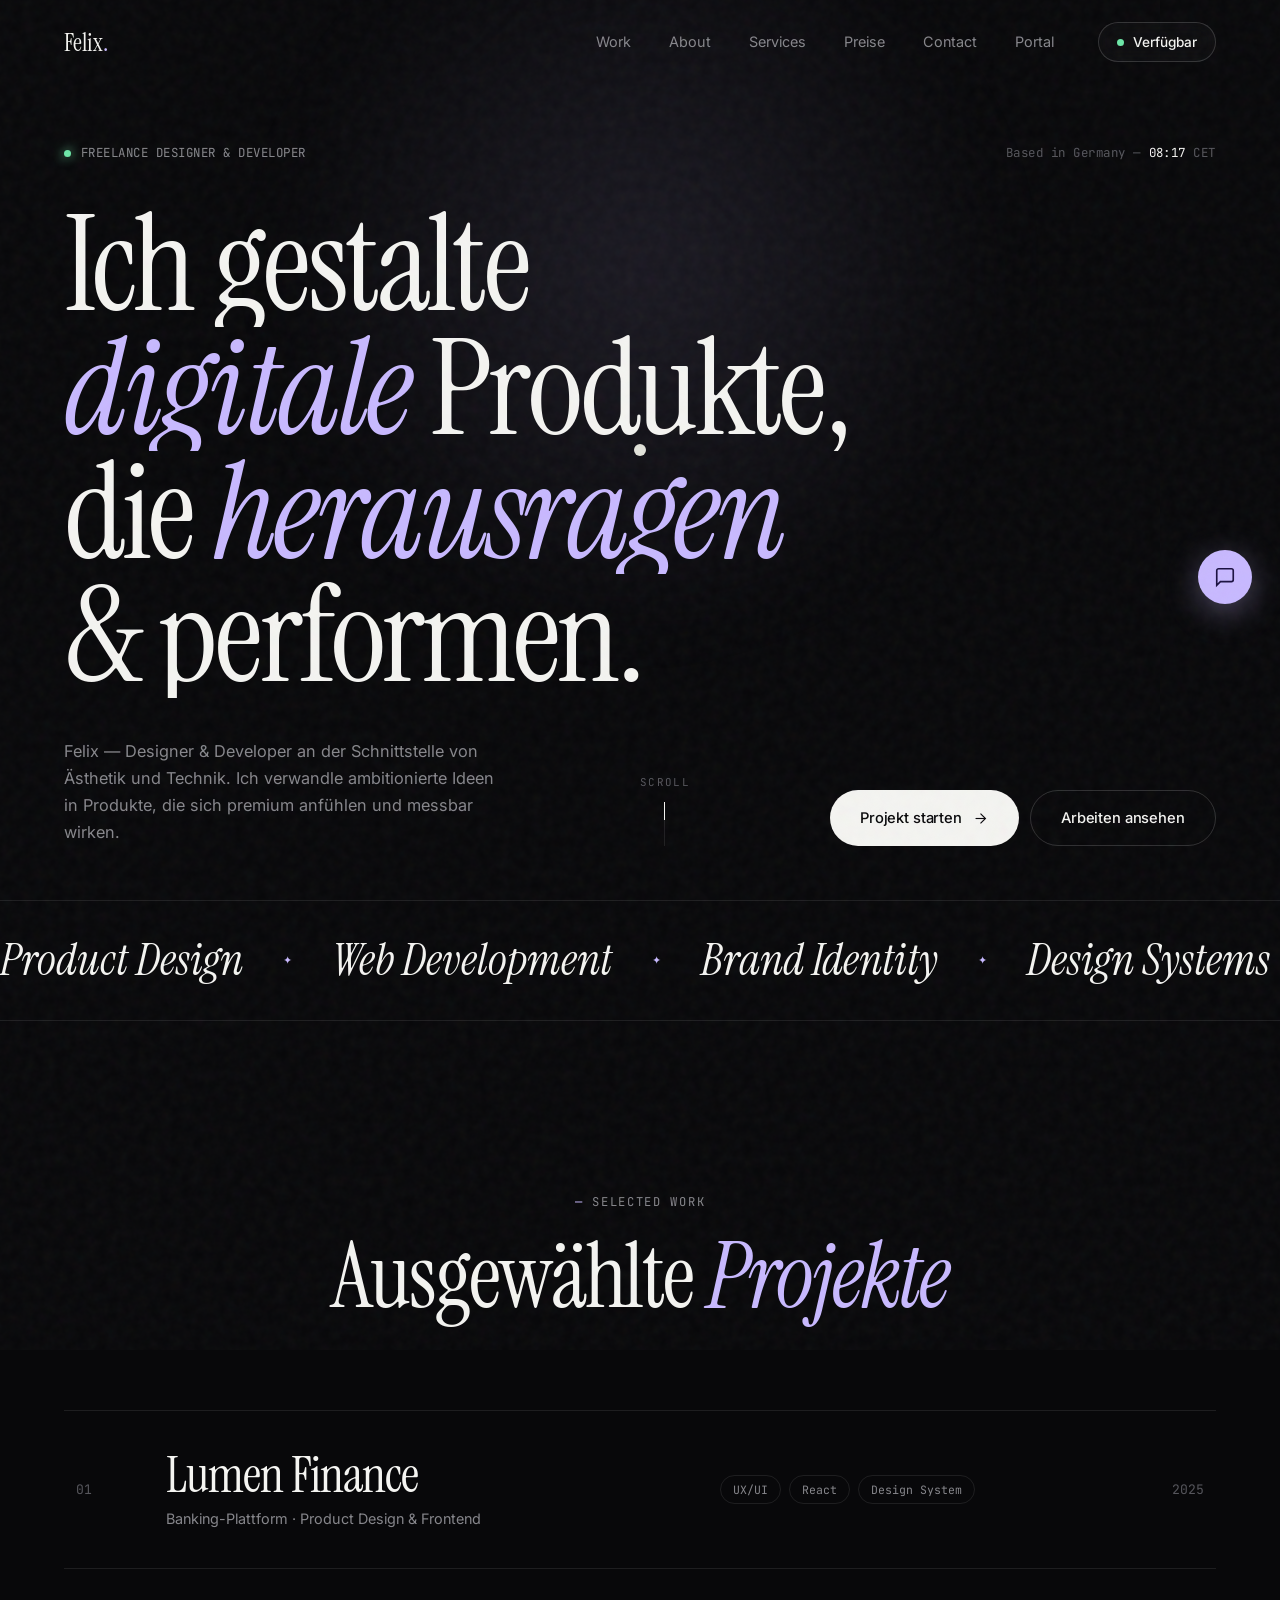
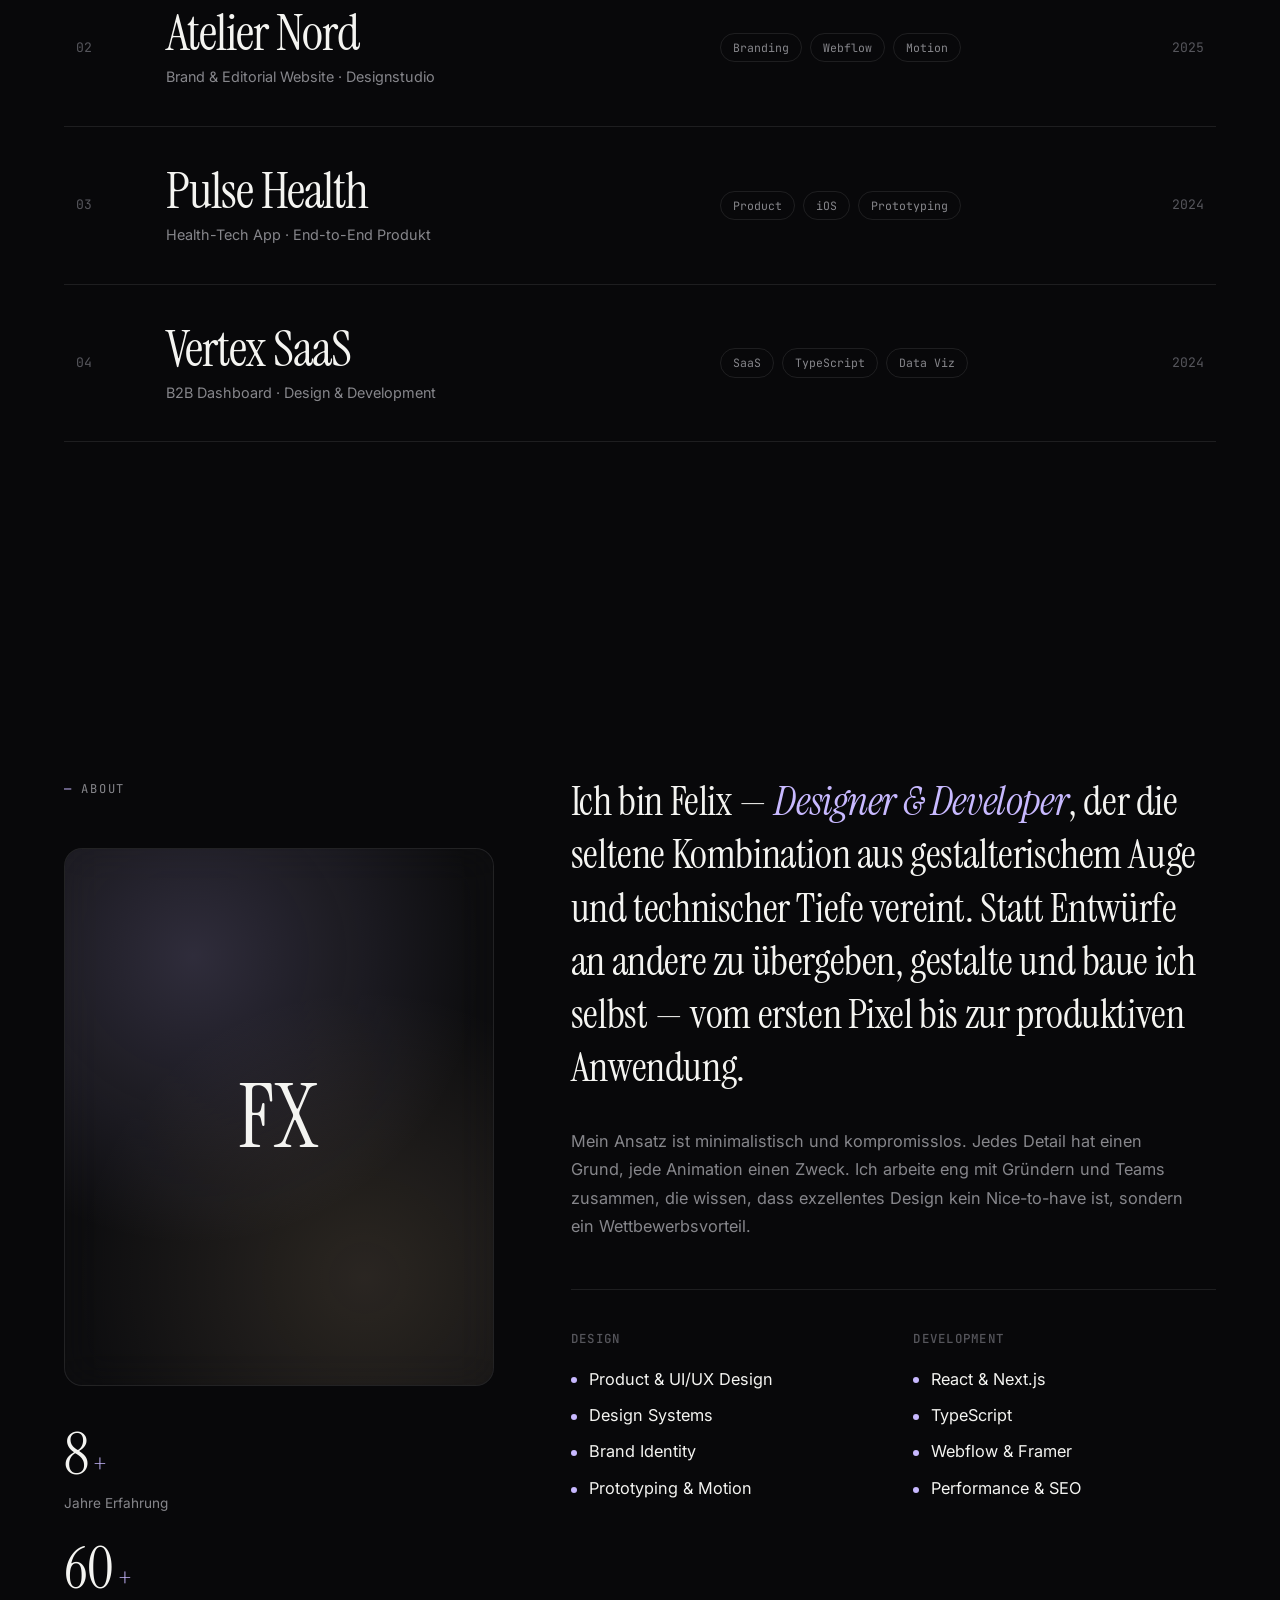
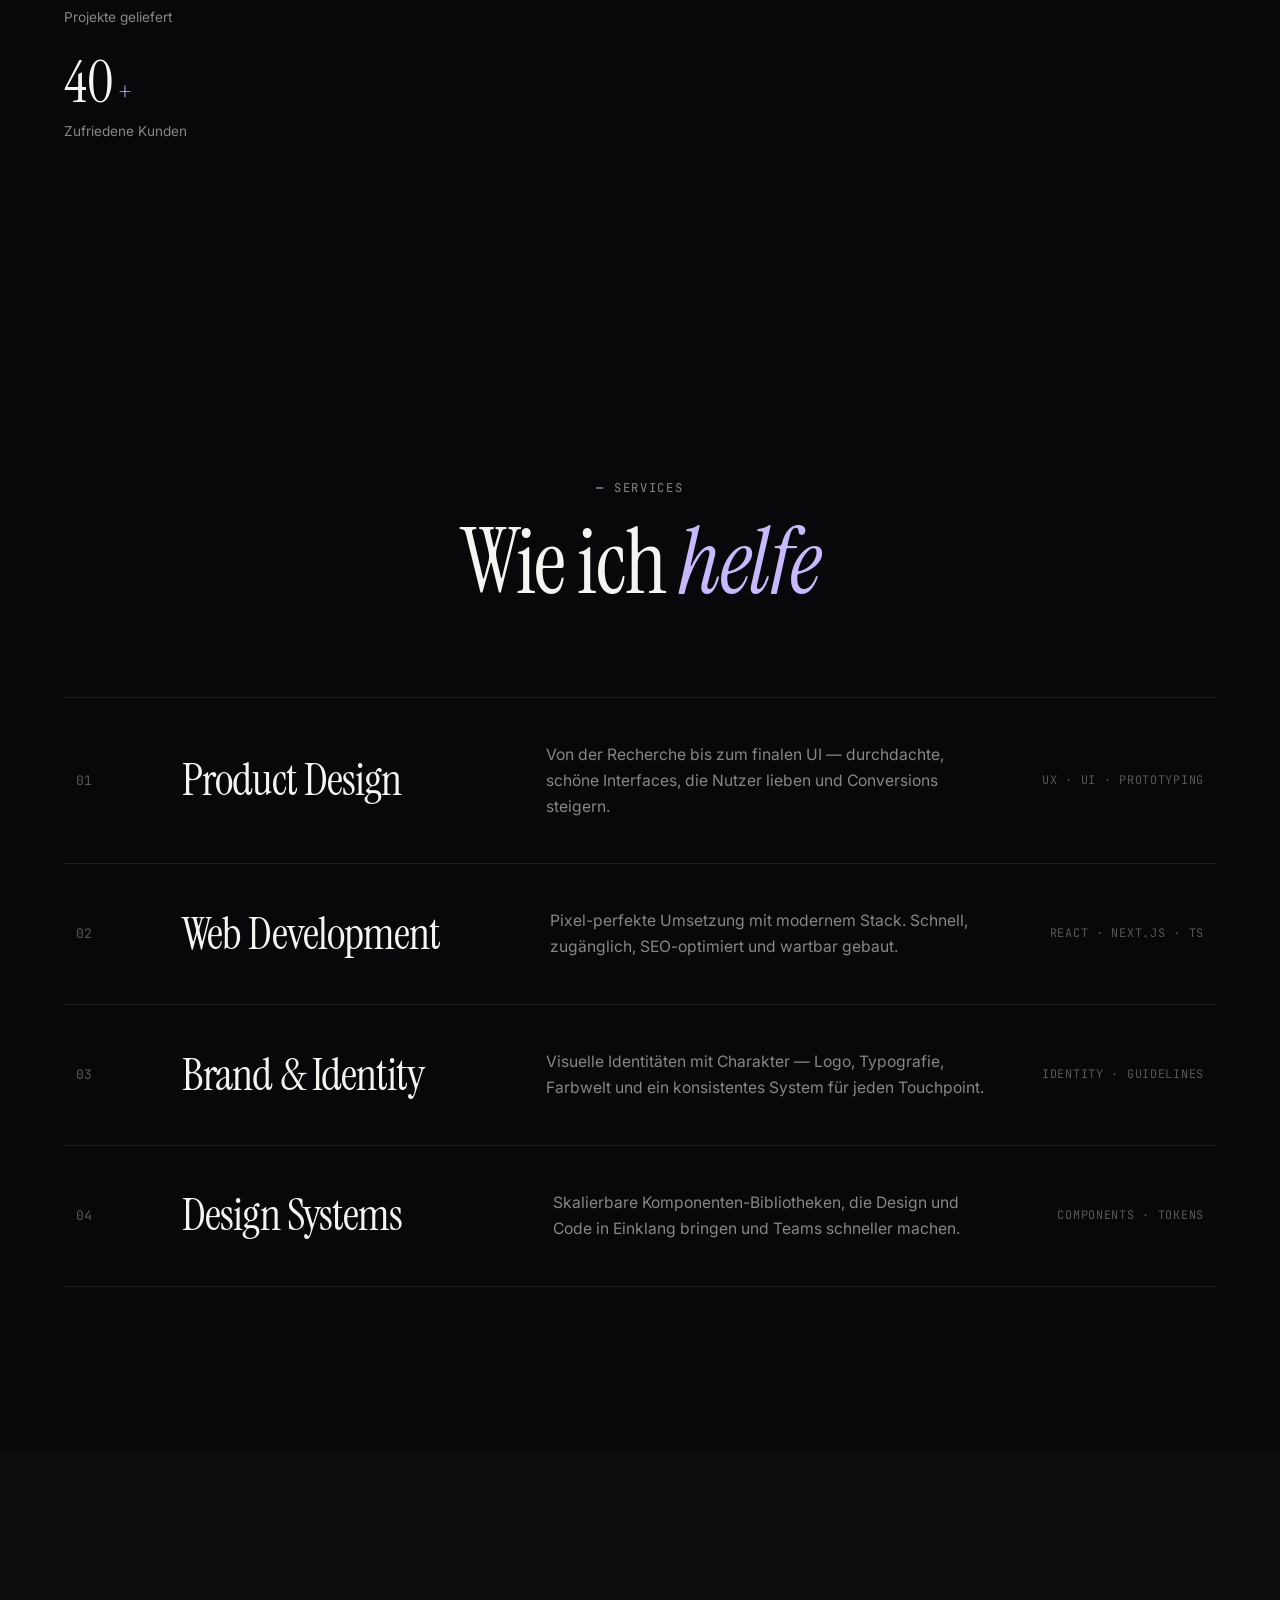
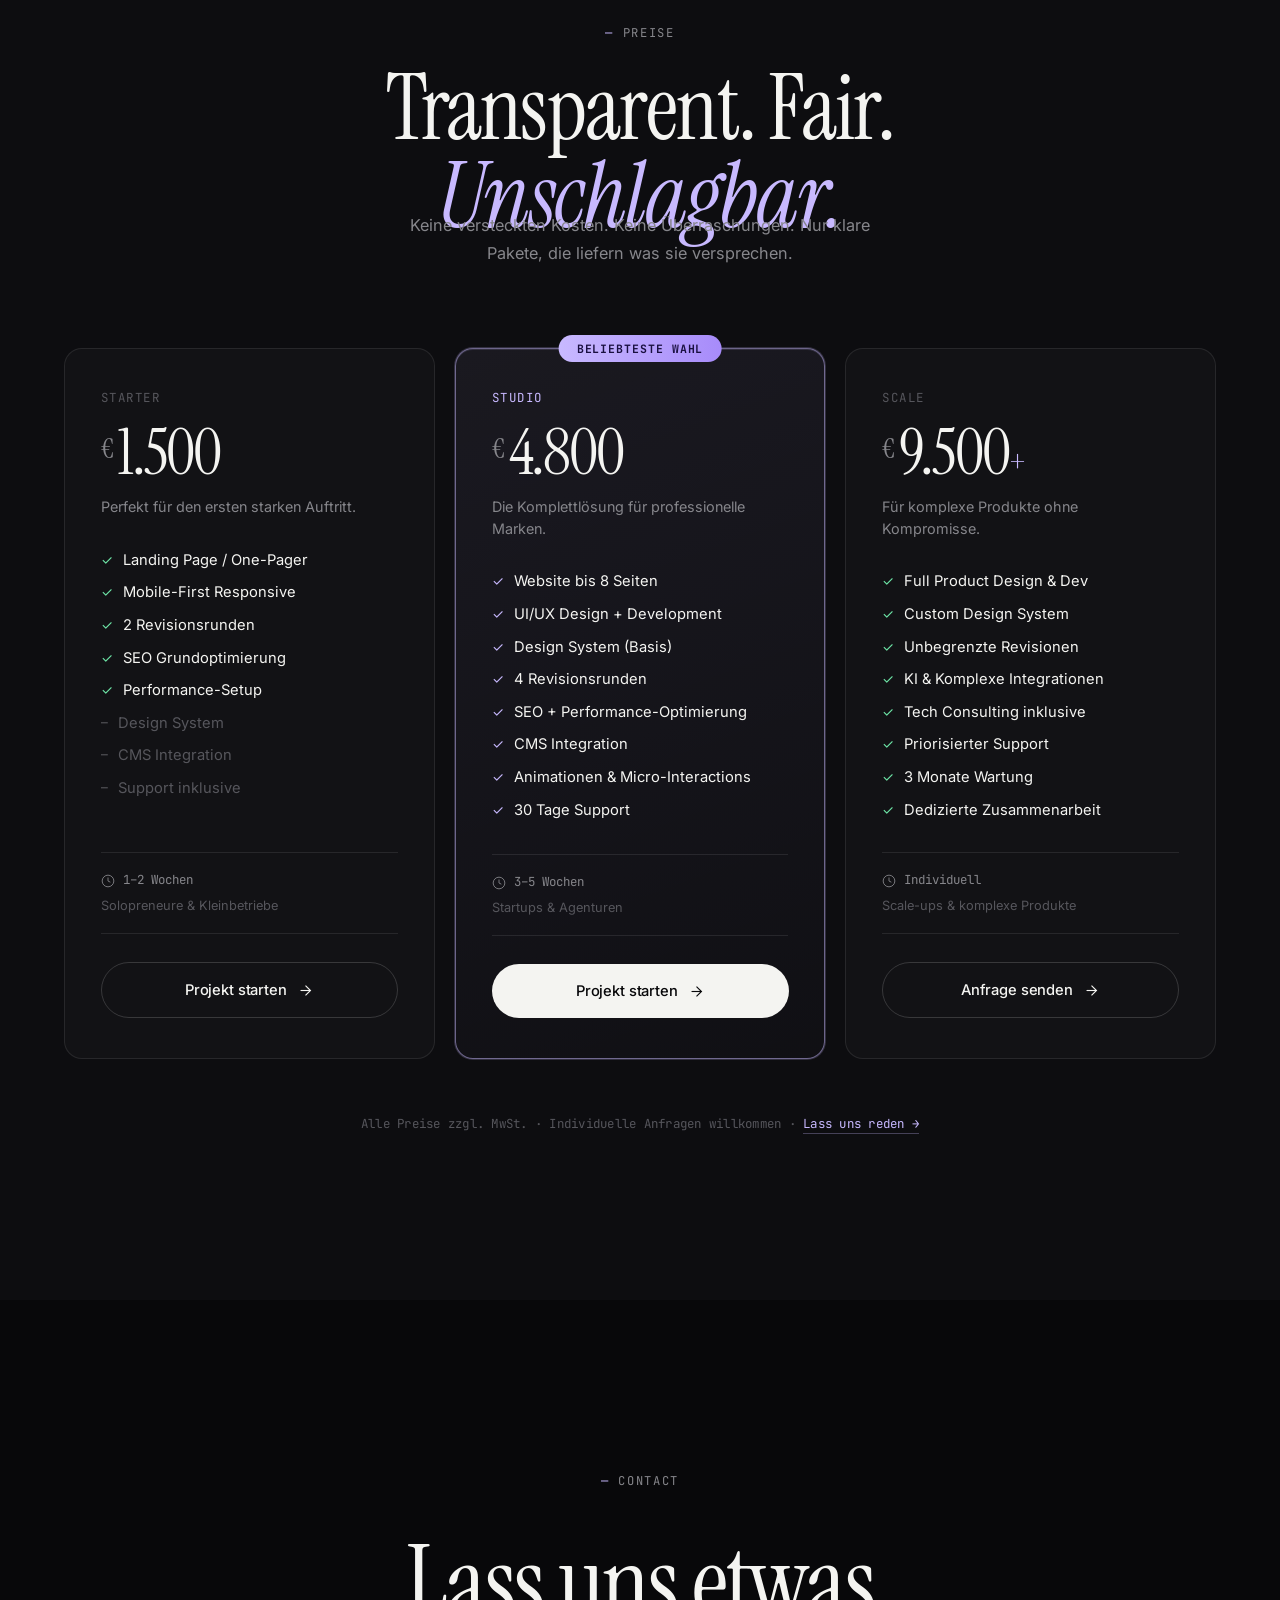
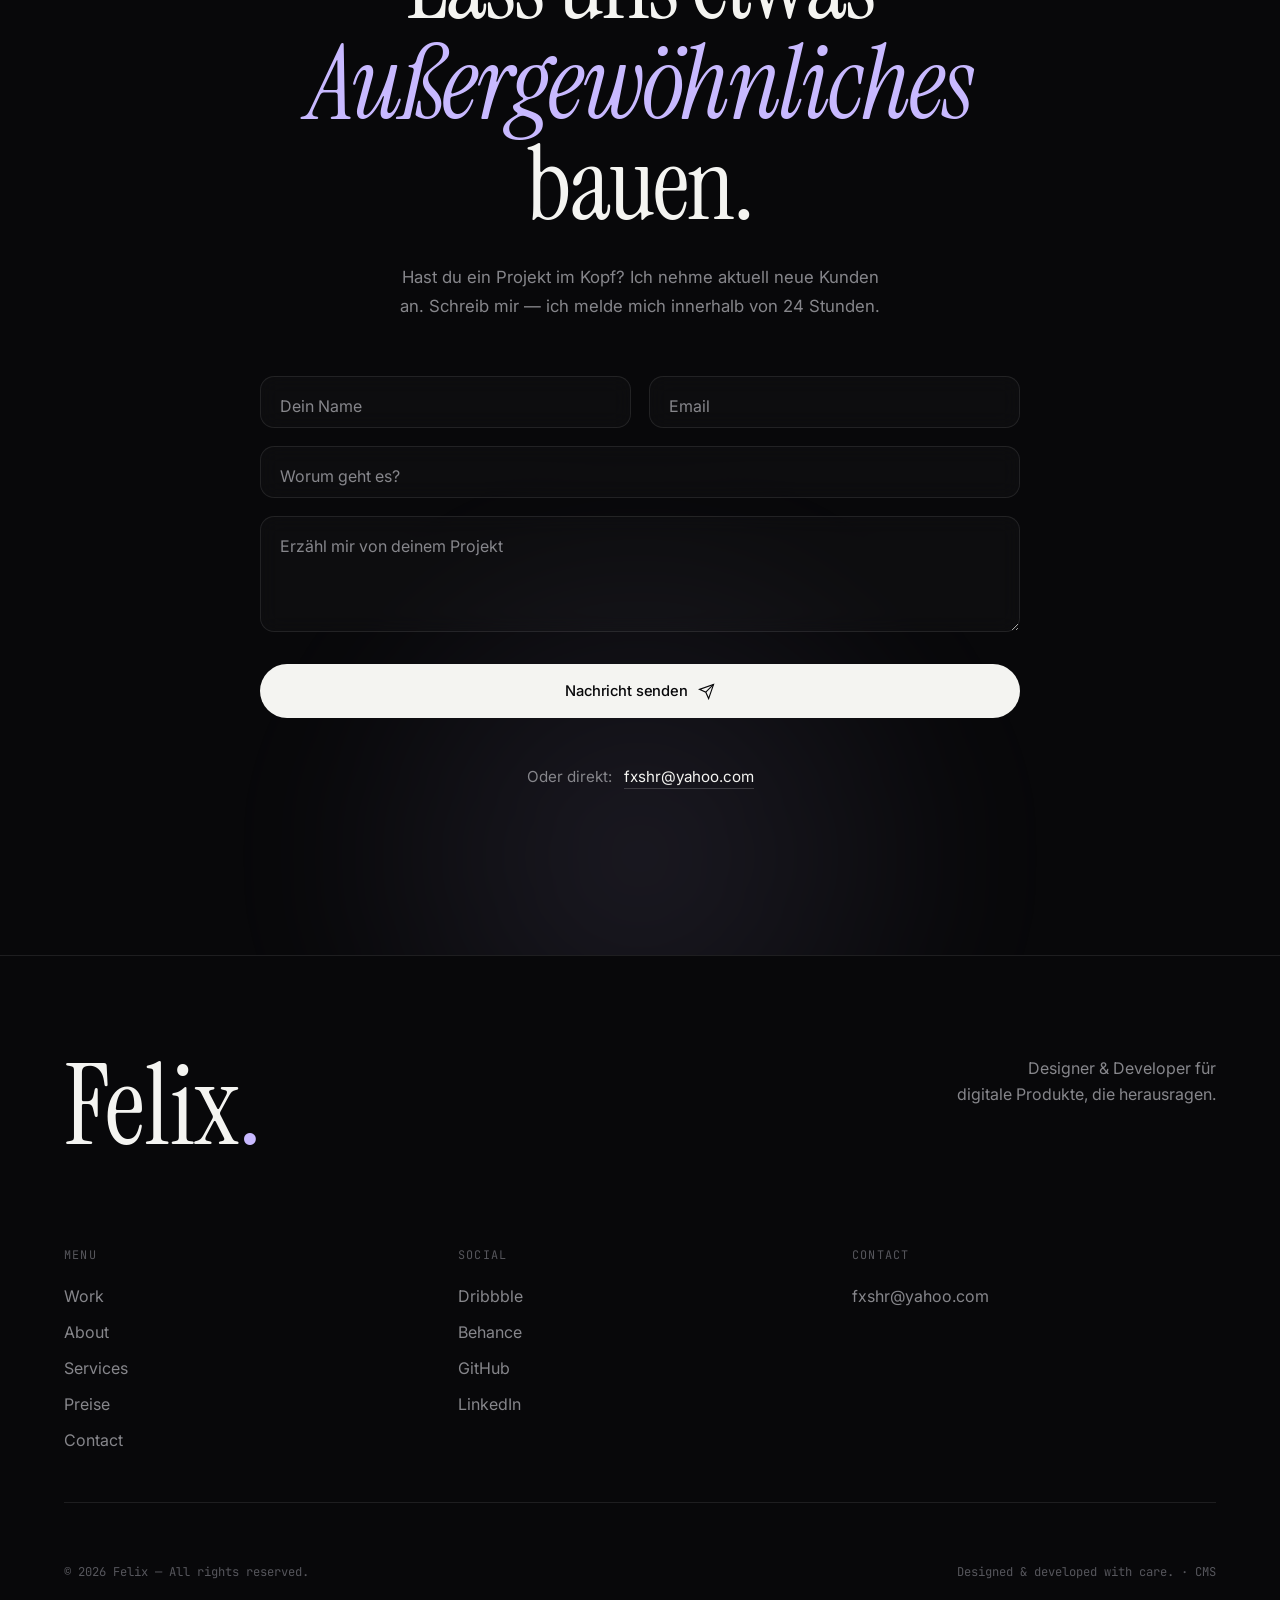
==== commit f87b316f: "Leistung verbessert, Client-Portal und KI-Chat hinzugefügt - Performance: Spotlight-, Tilt-, Ripple-" ====
--- a/index.html
+++ b/index.html
@@ -78,6 +78,7 @@
         <a href="#services" class="nav-item" data-cursor="hover"><span>Services</span></a>
         <a href="#pricing"  class="nav-item" data-cursor="hover"><span>Preise</span></a>
         <a href="#contact"  class="nav-item" data-cursor="hover"><span>Contact</span></a>
+        <a href="login.html" class="nav-item" data-cursor="hover"><span>Portal</span></a>
         <div class="menu-footer">
           <div class="mf-left">
             <span class="mf-label">Direkt erreichen</span>
@@ -553,6 +554,37 @@
     </div>
   </footer>
 
+  <!-- ===== CHAT WIDGET ===== -->
+  <div class="chat-widget" id="chatWidget">
+    <button class="chat-toggle" id="chatToggle" aria-label="Mit Felix AI chatten">
+      <svg class="chat-icon-open" viewBox="0 0 24 24" fill="none" stroke="currentColor" stroke-width="1.8"><path d="M21 15a2 2 0 0 1-2 2H7l-4 4V5a2 2 0 0 1 2-2h14a2 2 0 0 1 2 2z"/></svg>
+      <svg class="chat-icon-close" viewBox="0 0 24 24" fill="none" stroke="currentColor" stroke-width="1.8"><line x1="18" y1="6" x2="6" y2="18"/><line x1="6" y1="6" x2="18" y2="18"/></svg>
+    </button>
+    <div class="chat-panel" id="chatPanel">
+      <div class="chat-header">
+        <div class="chat-avatar">F</div>
+        <div>
+          <div class="chat-name">Felix AI</div>
+          <div class="chat-status">Beantwortet deine Fragen</div>
+        </div>
+      </div>
+      <div class="chat-messages" id="chatMessages">
+        <div class="chat-msg chat-msg-bot">
+          <p>Hallo! Ich bin Felix' Assistent. Frag mich alles über Projekte, Services oder Preise.</p>
+        </div>
+      </div>
+      <div class="chat-input-row">
+        <input type="text" class="chat-input" id="chatInput" placeholder="Schreib eine Nachricht…" autocomplete="off" />
+        <button class="chat-send" id="chatSend" aria-label="Senden">
+          <svg viewBox="0 0 24 24" fill="currentColor"><polygon points="22 2 15 22 11 13 2 9 22 2"/></svg>
+        </button>
+      </div>
+      <div class="chat-no-key" id="chatNoKey">
+        <p>KI nicht konfiguriert. <a href="admin.html">Groq API-Key einrichten →</a></p>
+      </div>
+    </div>
+  </div>
+
   <script src="script.js"></script>
 </body>
 </html>
--- a/style.css
+++ b/style.css
@@ -71,6 +71,7 @@
   70% { transform: translate(4%,2%); }
   90% { transform: translate(-3%,3%); }
 }
+
 
 /* === SCROLL PROGRESS === */
 .progress {
@@ -836,6 +837,7 @@
   .nav-menu.open .nav-item:nth-child(3) { animation-delay: .20s; }
   .nav-menu.open .nav-item:nth-child(4) { animation-delay: .27s; }
   .nav-menu.open .nav-item:nth-child(5) { animation-delay: .34s; }
+  .nav-menu.open .nav-item:nth-child(6) { animation-delay: .41s; }
   .nav-menu.open .nav-item:first-of-type { border-top: 1px solid var(--border); }
   .nav-menu.open .nav-item:hover,
   .nav-menu.open .nav-item:active { color: var(--accent); padding-left: 12px; }
@@ -1106,3 +1108,190 @@
   *, *::before, *::after { animation-duration: .01ms !important; transition-duration: .01ms !important; }
   .grain { display: none; }
 }
+
+/* === CHAT WIDGET === */
+.chat-widget {
+  position: fixed;
+  bottom: 28px;
+  right: 28px;
+  z-index: 8000;
+  display: flex;
+  flex-direction: column;
+  align-items: flex-end;
+  gap: 12px;
+}
+.chat-toggle {
+  position: relative;
+  width: 54px; height: 54px;
+  border-radius: 50%;
+  background: var(--accent);
+  color: #1a1040;
+  display: flex;
+  align-items: center;
+  justify-content: center;
+  border: none;
+  cursor: pointer;
+  box-shadow: 0 8px 32px rgba(200,185,255,.35);
+  transition: transform .35s var(--ease), box-shadow .35s var(--ease);
+  flex-shrink: 0;
+}
+.chat-toggle:hover { transform: scale(1.08); box-shadow: 0 12px 44px rgba(200,185,255,.5); }
+.chat-toggle svg {
+  width: 22px; height: 22px;
+  position: absolute;
+  transition: opacity .25s, transform .25s var(--ease);
+}
+.chat-icon-open  { opacity: 1; transform: scale(1); }
+.chat-icon-close { opacity: 0; transform: scale(.5) rotate(-45deg); }
+.chat-open .chat-icon-open  { opacity: 0; transform: scale(.5) rotate(45deg); }
+.chat-open .chat-icon-close { opacity: 1; transform: scale(1) rotate(0deg); }
+
+.chat-panel {
+  width: 340px;
+  max-height: 500px;
+  background: var(--bg-soft);
+  border: 1px solid var(--border-2);
+  border-radius: var(--radius);
+  display: flex;
+  flex-direction: column;
+  overflow: hidden;
+  box-shadow: 0 24px 60px rgba(0,0,0,.7);
+  opacity: 0;
+  transform: translateY(12px) scale(.97);
+  pointer-events: none;
+  transition: opacity .3s var(--ease), transform .3s var(--ease);
+}
+.chat-open .chat-panel {
+  opacity: 1;
+  transform: none;
+  pointer-events: auto;
+}
+
+.chat-header {
+  display: flex;
+  align-items: center;
+  gap: 12px;
+  padding: 16px 20px;
+  border-bottom: 1px solid var(--border);
+  background: var(--surface);
+  flex-shrink: 0;
+}
+.chat-avatar {
+  width: 36px; height: 36px;
+  border-radius: 50%;
+  background: linear-gradient(135deg, var(--accent), #a78bfa);
+  display: flex;
+  align-items: center;
+  justify-content: center;
+  font-family: var(--serif);
+  font-size: 1.1rem;
+  color: #1a1040;
+  flex-shrink: 0;
+}
+.chat-name { font-size: .92rem; font-weight: 500; color: var(--text); }
+.chat-status { font-size: .74rem; color: var(--muted); font-family: var(--mono); }
+
+.chat-messages {
+  flex: 1;
+  overflow-y: auto;
+  padding: 16px;
+  display: flex;
+  flex-direction: column;
+  gap: 10px;
+  scrollbar-width: thin;
+  scrollbar-color: var(--border) transparent;
+}
+.chat-msg { max-width: 88%; }
+.chat-msg p {
+  font-size: .88rem;
+  line-height: 1.5;
+  padding: 10px 14px;
+  border-radius: 14px;
+  margin: 0;
+}
+.chat-msg-bot  { align-self: flex-start; }
+.chat-msg-bot p {
+  background: var(--surface);
+  border: 1px solid var(--border);
+  color: var(--text);
+  border-bottom-left-radius: 4px;
+}
+.chat-msg-user { align-self: flex-end; }
+.chat-msg-user p {
+  background: var(--accent);
+  color: #1a1040;
+  border-bottom-right-radius: 4px;
+}
+
+.chat-typing {
+  display: flex;
+  align-items: center;
+  gap: 5px;
+  padding: 12px 14px;
+  max-width: 60px;
+}
+.chat-typing span {
+  width: 6px; height: 6px;
+  border-radius: 50%;
+  background: var(--muted);
+  animation: typingDot 1.2s infinite;
+}
+.chat-typing span:nth-child(2) { animation-delay: .2s; }
+.chat-typing span:nth-child(3) { animation-delay: .4s; }
+@keyframes typingDot {
+  0%, 60%, 100% { transform: translateY(0); opacity: .4; }
+  30% { transform: translateY(-5px); opacity: 1; }
+}
+
+.chat-input-row {
+  display: flex;
+  gap: 8px;
+  padding: 12px 16px;
+  border-top: 1px solid var(--border);
+  flex-shrink: 0;
+}
+.chat-input {
+  flex: 1;
+  background: var(--surface);
+  border: 1px solid var(--border);
+  border-radius: 10px;
+  padding: 10px 14px;
+  font-family: var(--sans);
+  font-size: .88rem;
+  color: var(--text);
+  outline: none;
+  transition: border-color .3s var(--ease);
+}
+.chat-input:focus { border-color: var(--accent); }
+.chat-input::placeholder { color: var(--muted-2); }
+.chat-send {
+  width: 38px; height: 38px;
+  border-radius: 10px;
+  background: var(--accent);
+  color: #1a1040;
+  border: none;
+  cursor: pointer;
+  display: flex;
+  align-items: center;
+  justify-content: center;
+  transition: background .3s var(--ease), transform .2s var(--ease);
+  flex-shrink: 0;
+}
+.chat-send svg { width: 16px; height: 16px; }
+.chat-send:hover { background: #d4c7ff; transform: scale(1.05); }
+.chat-send:disabled { opacity: .5; cursor: not-allowed; transform: none; }
+
+.chat-no-key {
+  display: none;
+  padding: 10px 16px;
+  border-top: 1px solid var(--border);
+  font-size: .78rem;
+  color: var(--muted);
+  text-align: center;
+}
+.chat-no-key a { color: var(--accent); }
+
+@media (max-width: 480px) {
+  .chat-widget { bottom: 20px; right: 16px; }
+  .chat-panel { width: calc(100vw - 32px); }
+}
